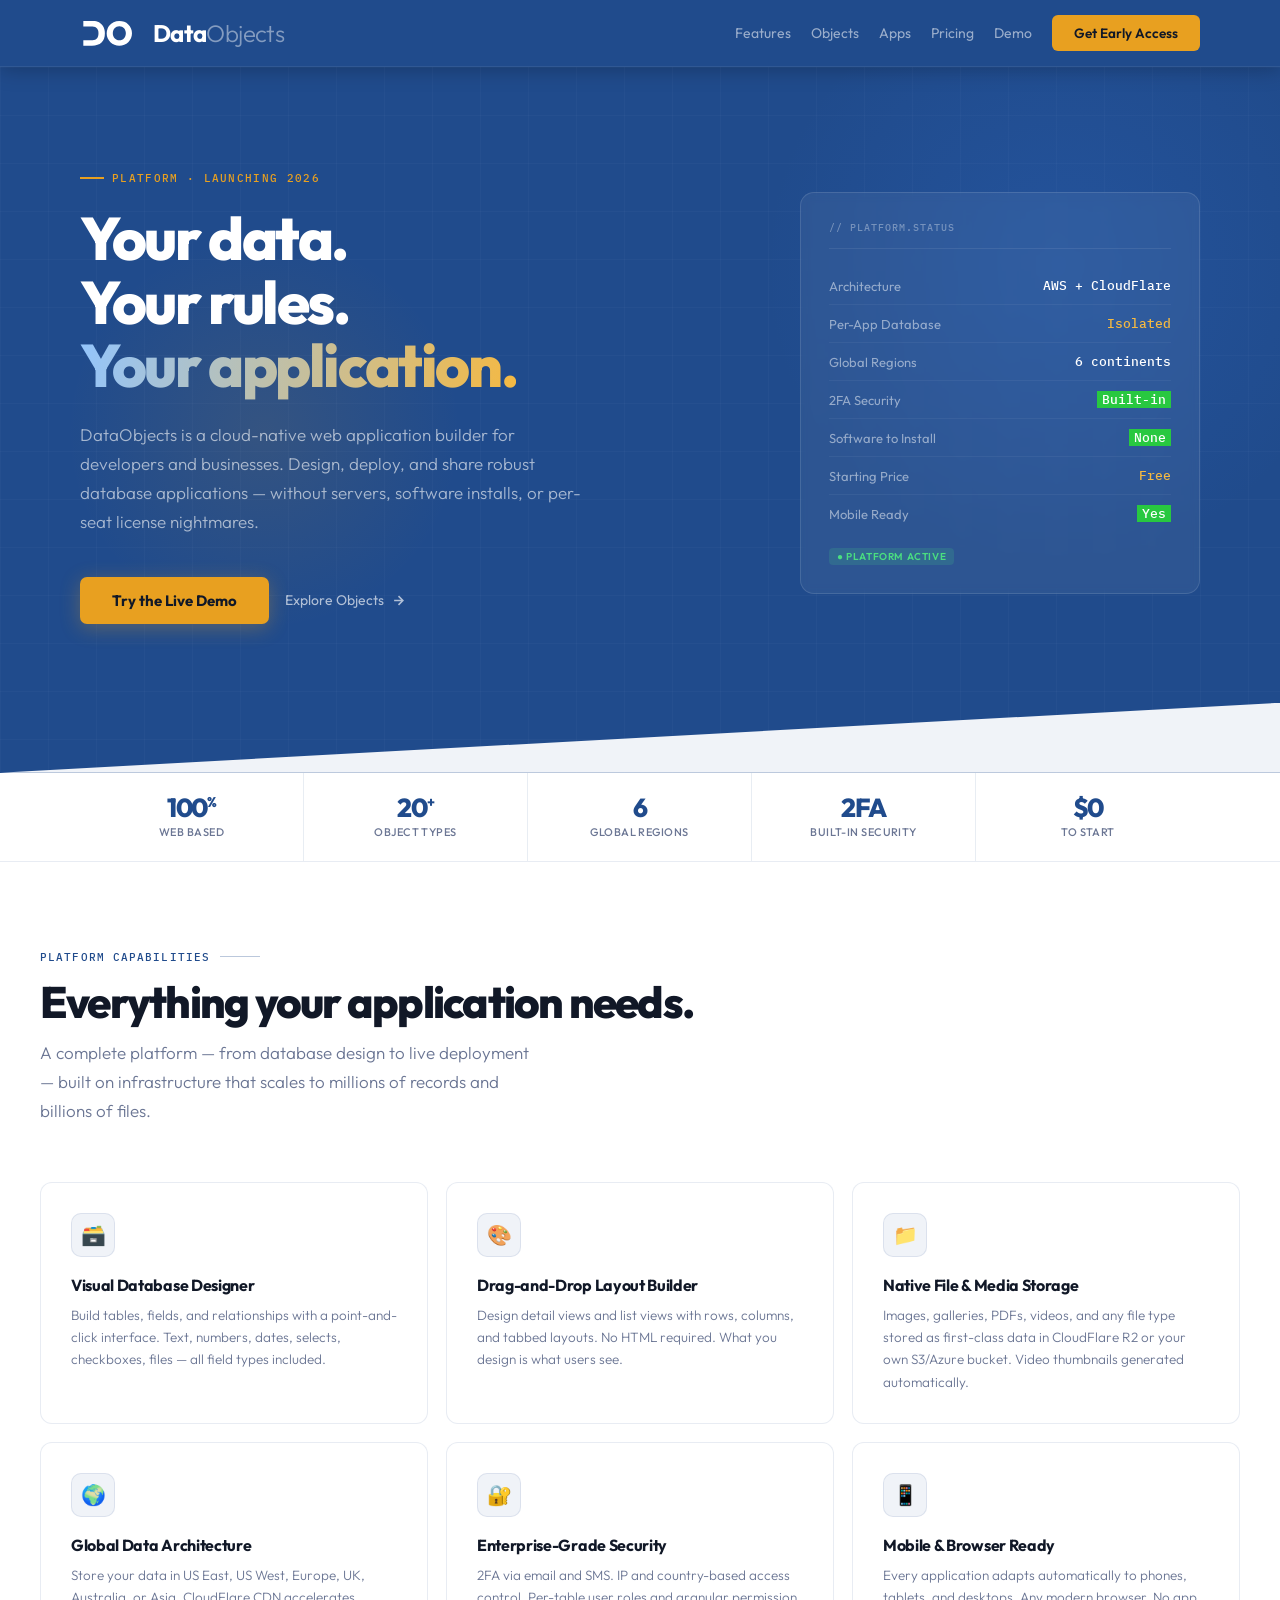
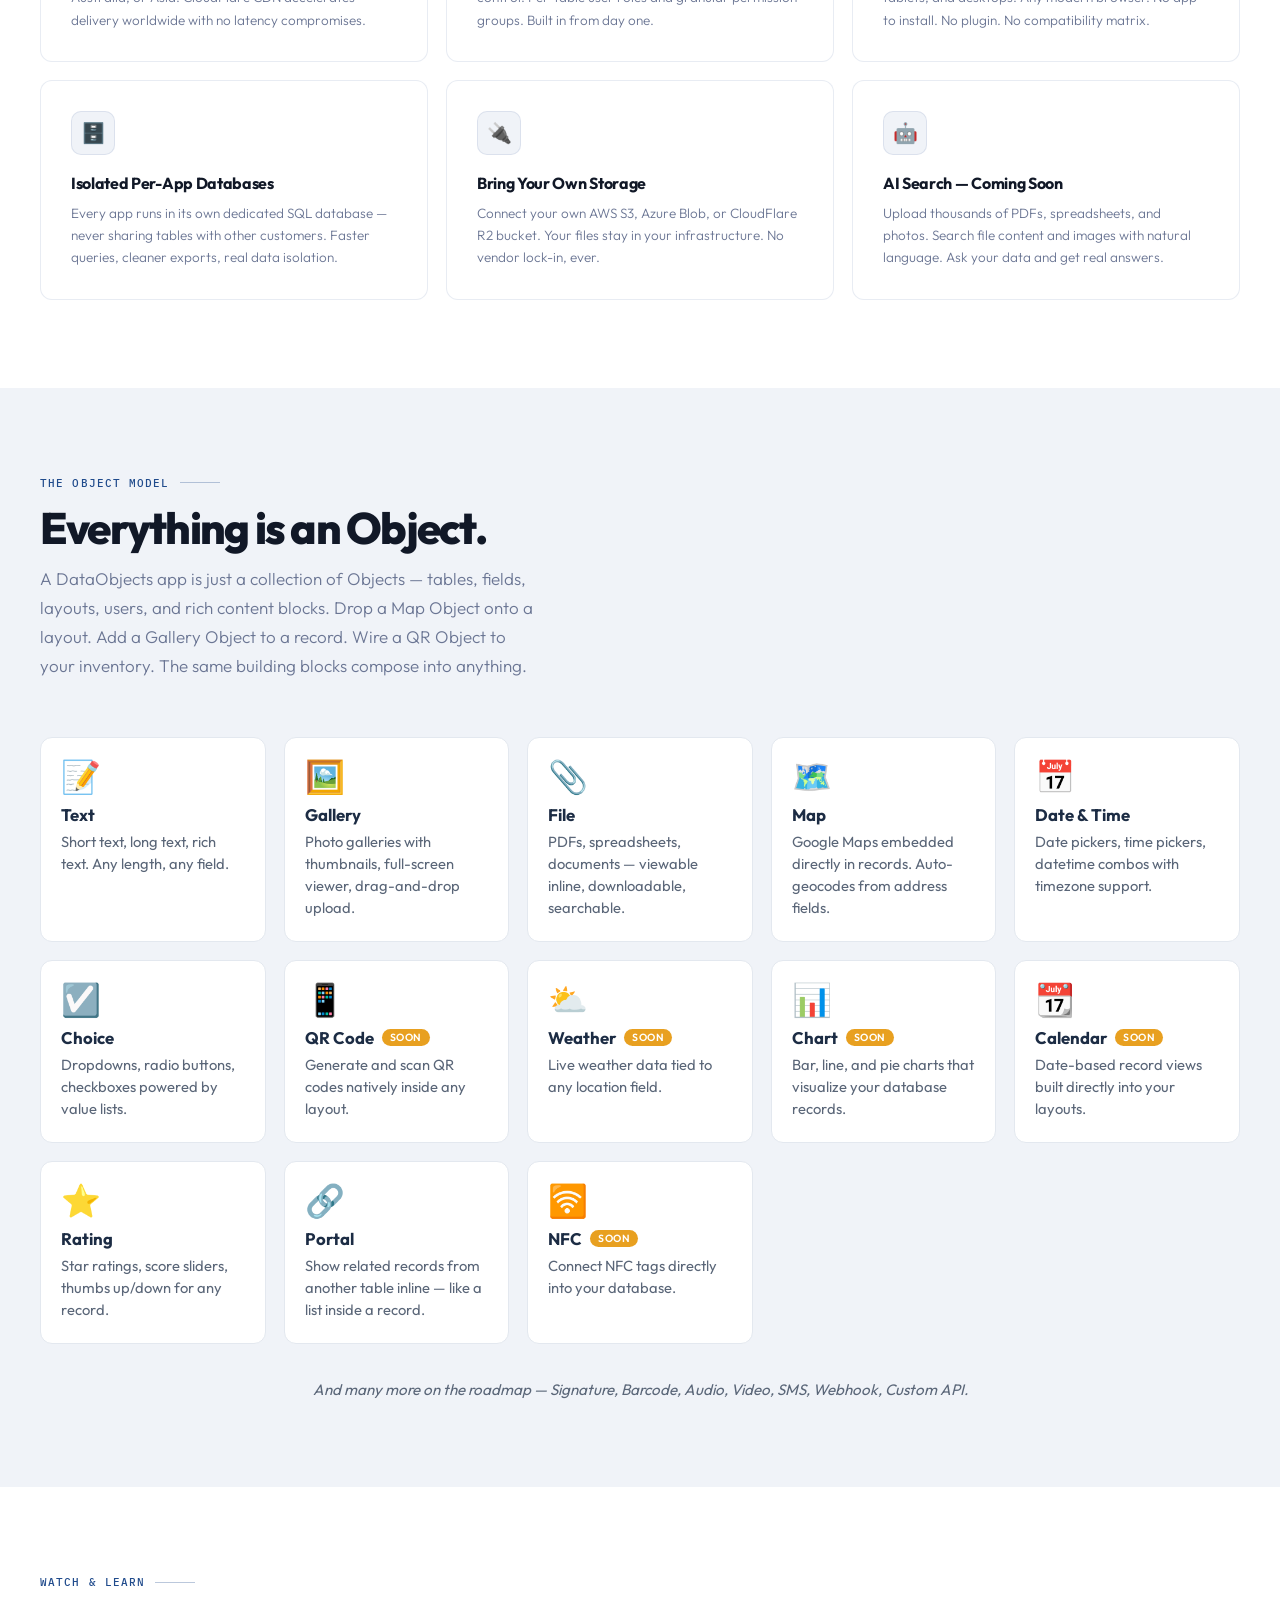
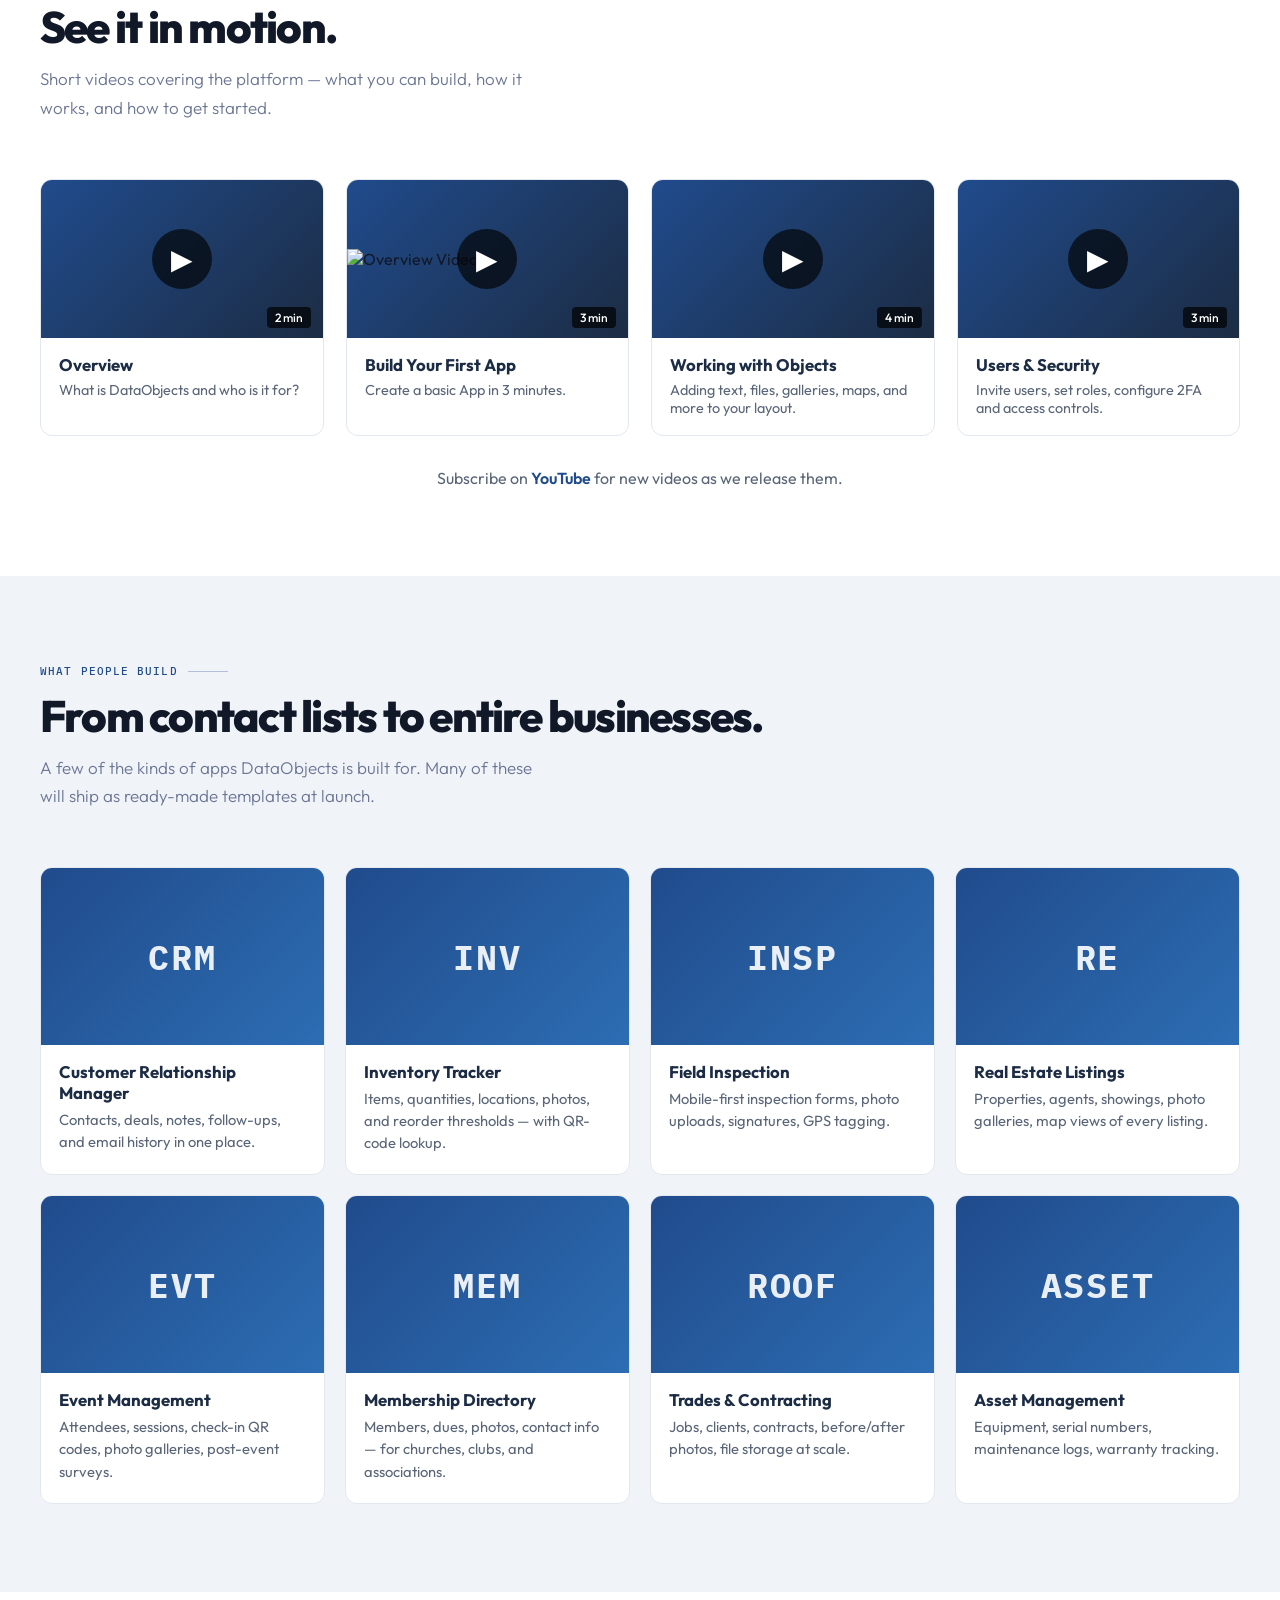
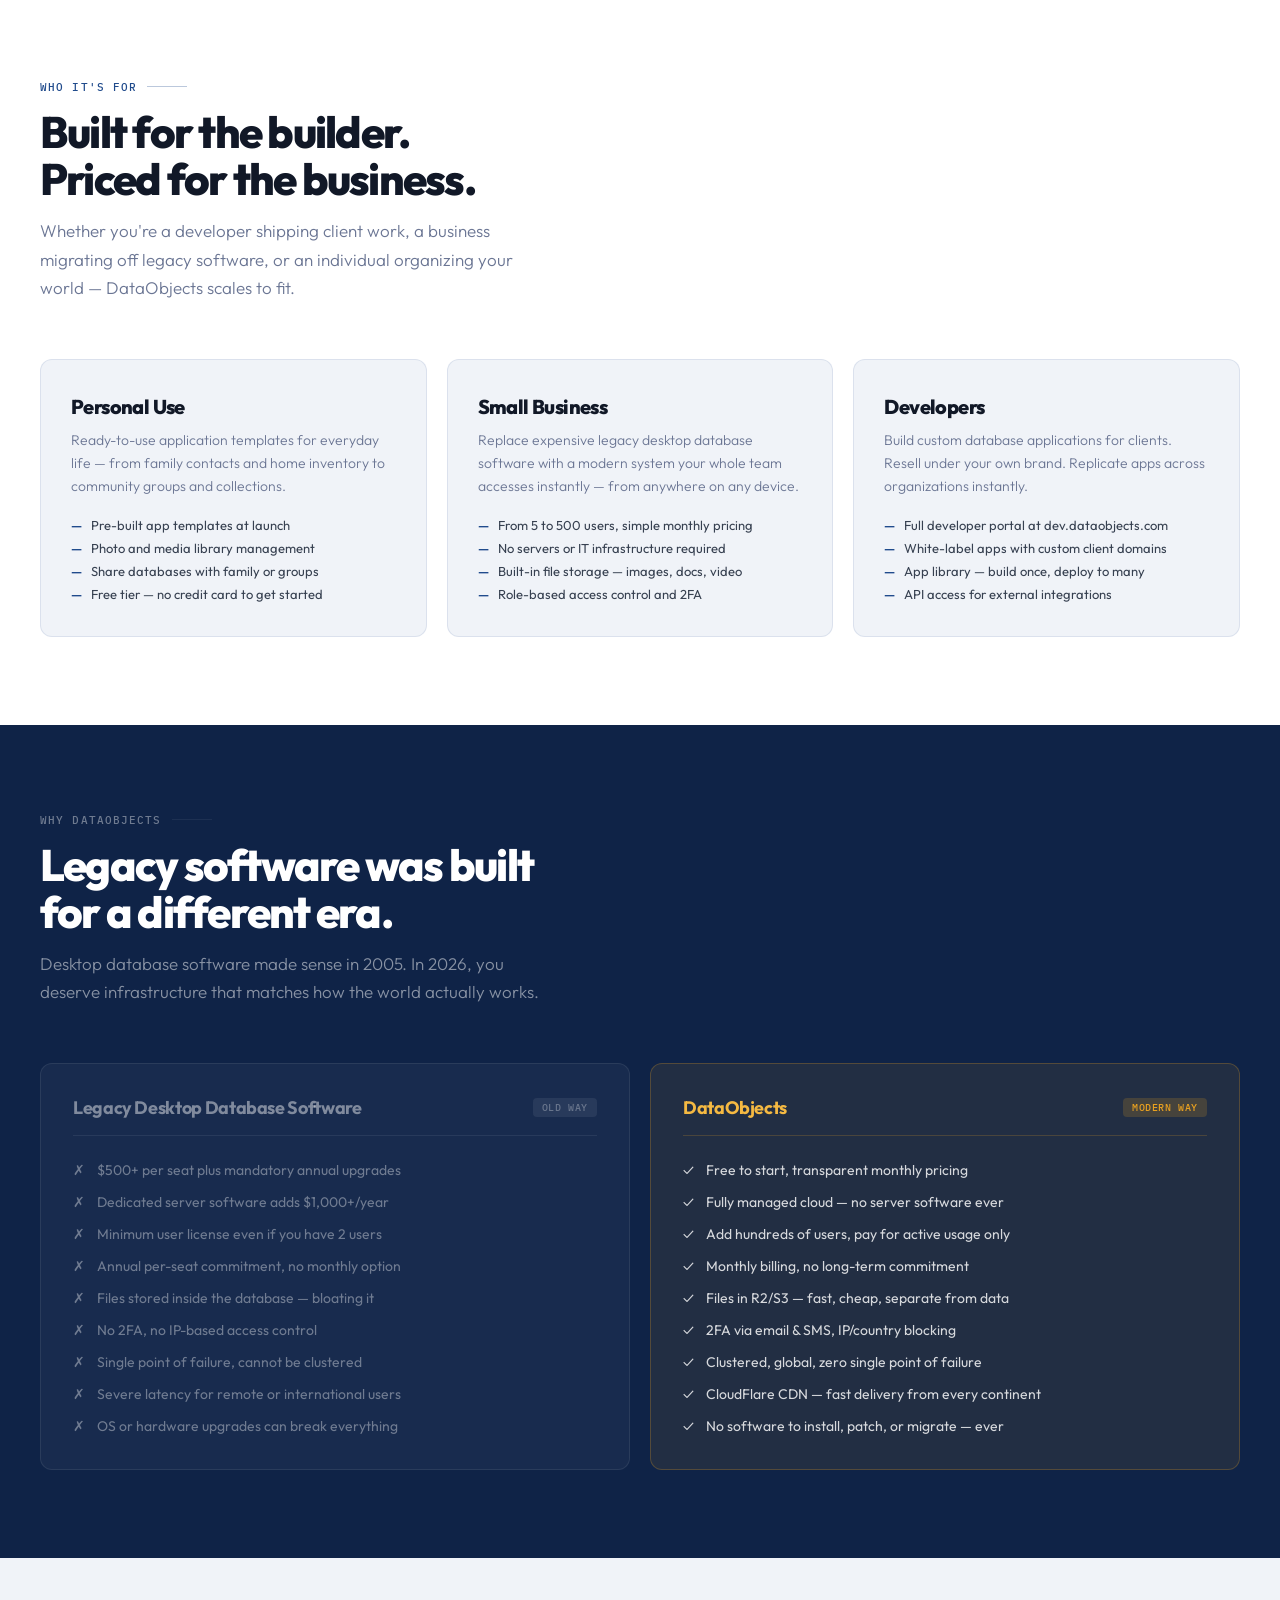
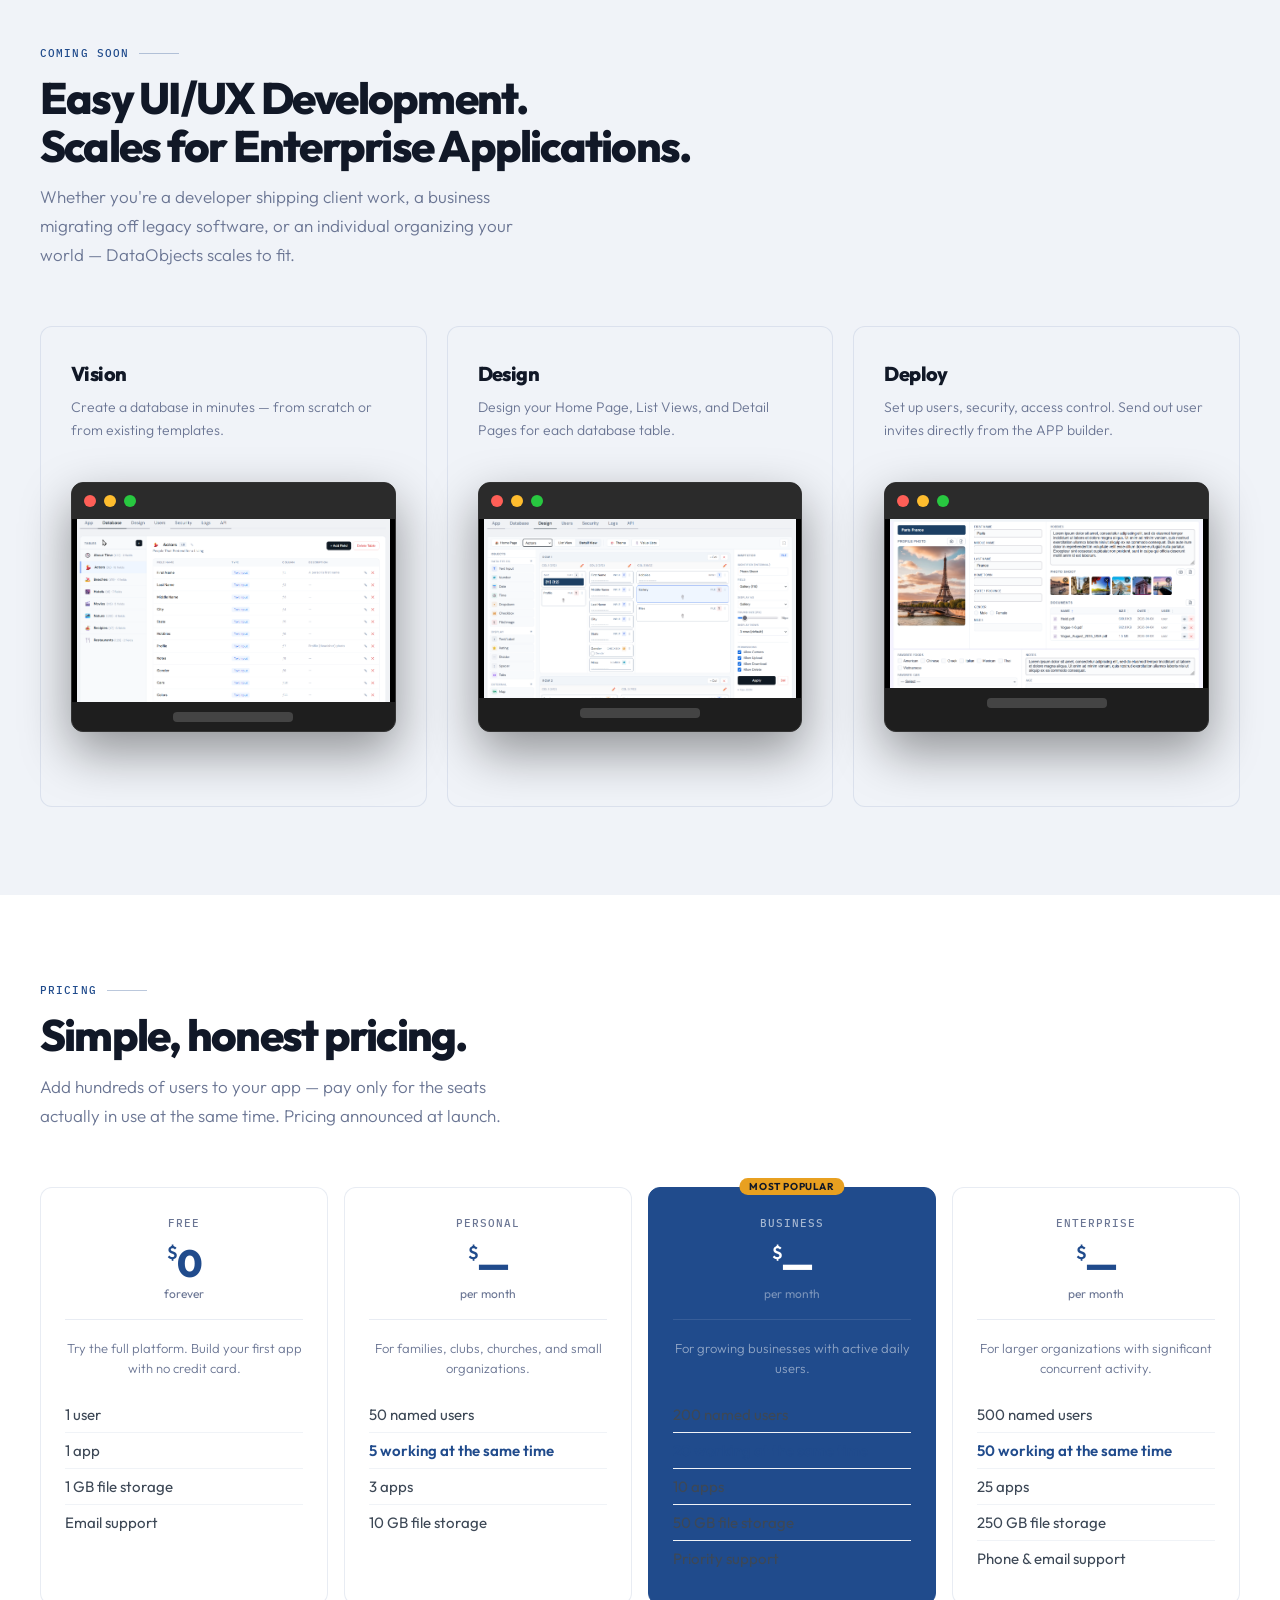
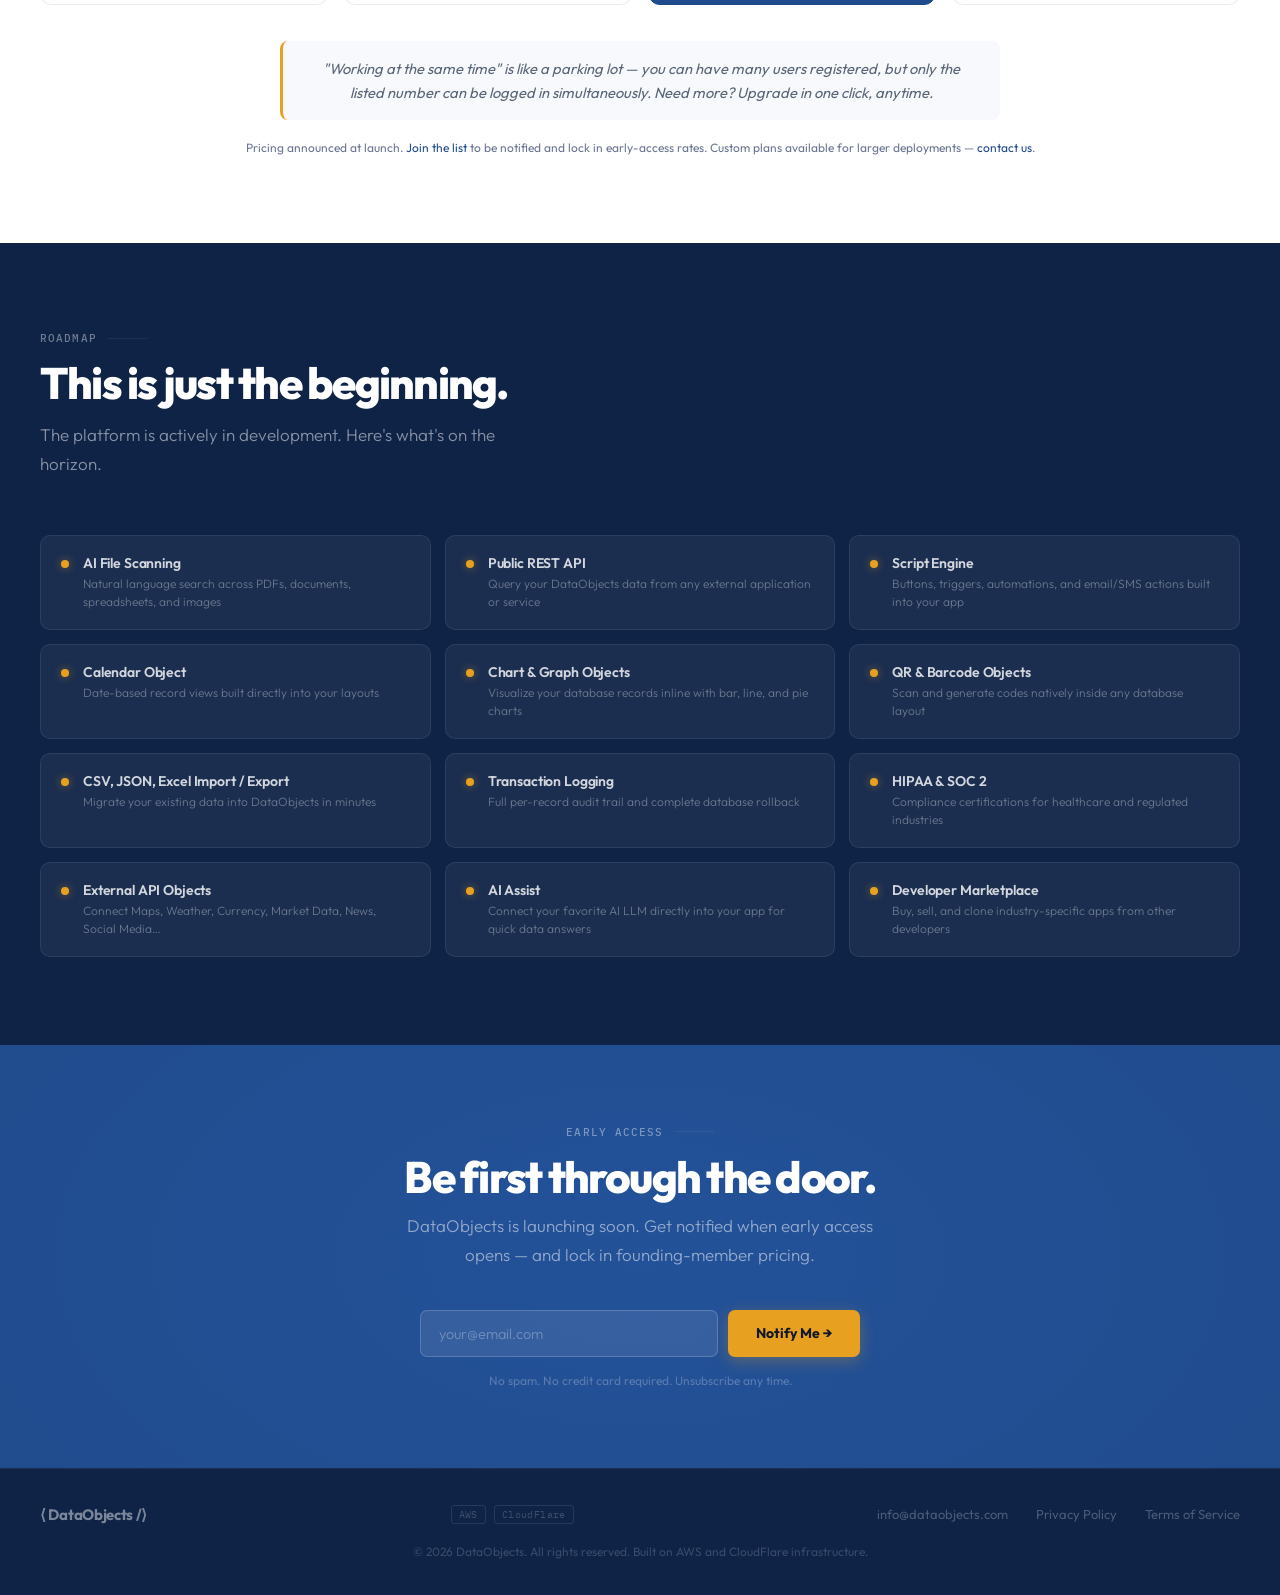
==== index.html @ f45f1a48 "youtube" ====
<!DOCTYPE html>
<html lang="en">
<head>
  <meta charset="UTF-8">
  <meta name="viewport" content="width=device-width, initial-scale=1.0">
  <title>DataObjects — Modern Web Application Builder</title>
  <meta name="description" content="Build robust, database-driven web applications without the complexity. Scalable, secure, and deployable in minutes. Built for developers and businesses.">
  <meta property="og:title" content="DataObjects — Modern Web Application Builder">
  <meta property="og:description" content="Replace legacy database software with a modern, cloud-native platform. Secure. Scalable. 100% web-based.">
  <link rel="preconnect" href="https://fonts.googleapis.com">
  <link href="https://fonts.googleapis.com/css2?family=Outfit:wght@300;400;500;600;700;800&family=IBM+Plex+Mono:wght@400;500&display=swap" rel="stylesheet">
  <link rel="stylesheet" href="/do.css?v=0626-5" type="text/css">
  <script src="/do.js?v=0526-2" defer></script>
</head>
<body>

<!-- NAV (from _partials/nav.html) -->
<div data-include="/_partials/nav.html"></div>

<!-- HERO -->
<div class="hero">
  <div class="hero-texture"></div>
  <div class="hero-glow hero-glow-1"></div>
  <div class="hero-glow hero-glow-2"></div>
  <div class="hero-inner">
    <div>
      <div class="hero-label rise d1">Platform · Launching 2026</div>
      <h1 class="rise d2">Your data.<br>Your rules.<br><span class="accent">Your application.</span></h1>
      <p class="hero-body rise d3">DataObjects is a cloud-native web application builder for developers and businesses. Design, deploy, and share robust database applications — without servers, software installs, or per-seat license nightmares.</p>
      <div class="hero-ctas rise d4">
        <a href="/demo.html" class="cta-primary">Try the Live Demo</a>
        <a href="#objects" class="cta-secondary">
          Explore Objects
          <svg width="15" height="15" viewBox="0 0 24 24" fill="none" stroke="currentColor" stroke-width="2.5"><path d="M5 12h14M12 5l7 7-7 7"/></svg>
        </a>
      </div>
    </div>
    <div class="hero-panel rise d5">
      <div class="hero-panel-title">// platform.status</div>
      <div class="panel-stat"><span class="panel-stat-label">Architecture</span><span class="panel-stat-val">AWS + CloudFlare</span></div>
      <div class="panel-stat"><span class="panel-stat-label">Per-App Database</span><span class="panel-stat-val gold">Isolated</span></div>
      <div class="panel-stat"><span class="panel-stat-label">Global Regions</span><span class="panel-stat-val">6 continents</span></div>
      <div class="panel-stat"><span class="panel-stat-label">2FA Security</span><span class="panel-stat-val green" style="color:white; padding:0px 5px;"> Built-in </span></div>
      <div class="panel-stat"><span class="panel-stat-label">Software to Install</span><span class="panel-stat-val green" style="color:white; padding:0px 5px;"> None </span></div>
      <div class="panel-stat"><span class="panel-stat-label">Starting Price</span><span class="panel-stat-val gold">Free</span></div>
      <div class="panel-stat"><span class="panel-stat-label">Mobile Ready</span><span class="panel-stat-val green" style="color:white; padding:0px 5px;"> Yes </span></div>
      <span class="panel-badge">● Platform Active</span>
    </div>
  </div>
</div>

<!-- TRUST BAR — replaced infinity icon with concrete numbers -->
<div class="trust-bar">
  <div class="trust-wrap">
    <div class="trust-item"><div class="trust-num">100<sup>%</sup></div><div class="trust-label">Web Based</div></div>
    <div class="trust-item"><div class="trust-num">20<sup>+</sup></div><div class="trust-label">Object Types</div></div>
    <div class="trust-item"><div class="trust-num">6</div><div class="trust-label">Global Regions</div></div>
    <div class="trust-item"><div class="trust-num">2FA</div><div class="trust-label">Built-in Security</div></div>
    <div class="trust-item"><div class="trust-num">$0</div><div class="trust-label">To Start</div></div>
  </div>
</div>

<!-- FEATURES -->
<section class="section section-white" id="features">
  <div class="wrap">
    <div class="section-eyebrow">Platform Capabilities</div>
    <h2>Everything your application needs.</h2>
    <p class="section-sub">A complete platform — from database design to live deployment — built on infrastructure that scales to millions of records and billions of files.</p>
    <div class="feat-grid">
      <div class="feat-card"><div class="feat-icon">🗃️</div><div class="feat-title">Visual Database Designer</div><div class="feat-desc">Build tables, fields, and relationships with a point-and-click interface. Text, numbers, dates, selects, checkboxes, files — all field types included.</div></div>
      <div class="feat-card"><div class="feat-icon">🎨</div><div class="feat-title">Drag-and-Drop Layout Builder</div><div class="feat-desc">Design detail views and list views with rows, columns, and tabbed layouts. No HTML required. What you design is what users see.</div></div>
      <div class="feat-card"><div class="feat-icon">📁</div><div class="feat-title">Native File & Media Storage</div><div class="feat-desc">Images, galleries, PDFs, videos, and any file type stored as first-class data in CloudFlare R2 or your own S3/Azure bucket. Video thumbnails generated automatically.</div></div>
      <div class="feat-card"><div class="feat-icon">🌍</div><div class="feat-title">Global Data Architecture</div><div class="feat-desc">Store your data in US East, US West, Europe, UK, Australia, or Asia. CloudFlare CDN accelerates delivery worldwide with no latency compromises.</div></div>
      <div class="feat-card"><div class="feat-icon">🔐</div><div class="feat-title">Enterprise-Grade Security</div><div class="feat-desc">2FA via email and SMS. IP and country-based access control. Per-table user roles and granular permission groups. Built in from day one.</div></div>
      <div class="feat-card"><div class="feat-icon">📱</div><div class="feat-title">Mobile & Browser Ready</div><div class="feat-desc">Every application adapts automatically to phones, tablets, and desktops. Any modern browser. No app to install. No plugin. No compatibility matrix.</div></div>
      <div class="feat-card"><div class="feat-icon">🗄️</div><div class="feat-title">Isolated Per-App Databases</div><div class="feat-desc">Every app runs in its own dedicated SQL database — never sharing tables with other customers. Faster queries, cleaner exports, real data isolation.</div></div>
      <div class="feat-card"><div class="feat-icon">🔌</div><div class="feat-title">Bring Your Own Storage</div><div class="feat-desc">Connect your own AWS S3, Azure Blob, or CloudFlare R2 bucket. Your files stay in your infrastructure. No vendor lock-in, ever.</div></div>
      <div class="feat-card"><div class="feat-icon">🤖</div><div class="feat-title">AI Search — Coming Soon</div><div class="feat-desc">Upload thousands of PDFs, spreadsheets, and photos. Search file content and images with natural language. Ask your data and get real answers.</div></div>
    </div>
  </div>
</section>

<!-- OBJECTS — the differentiator -->
<section class="section section-steel" id="objects">
  <div class="wrap">
    <div class="section-eyebrow">The Object Model</div>
    <h2>Everything is an Object.</h2>
    <p class="section-sub">A DataObjects app is just a collection of Objects — tables, fields, layouts, users, and rich content blocks. Drop a Map Object onto a layout. Add a Gallery Object to a record. Wire a QR Object to your inventory. The same building blocks compose into anything.</p>

    <div class="obj-grid">
      <div class="obj-card"><div class="obj-icon">📝</div><div class="obj-title">Text</div><div class="obj-desc">Short text, long text, rich text. Any length, any field.</div></div>
      <div class="obj-card"><div class="obj-icon">🖼️</div><div class="obj-title">Gallery</div><div class="obj-desc">Photo galleries with thumbnails, full-screen viewer, drag-and-drop upload.</div></div>
      <div class="obj-card"><div class="obj-icon">📎</div><div class="obj-title">File</div><div class="obj-desc">PDFs, spreadsheets, documents — viewable inline, downloadable, searchable.</div></div>
      <div class="obj-card"><div class="obj-icon">🗺️</div><div class="obj-title">Map</div><div class="obj-desc">Google Maps embedded directly in records. Auto-geocodes from address fields.</div></div>
      <div class="obj-card"><div class="obj-icon">📅</div><div class="obj-title">Date &amp; Time</div><div class="obj-desc">Date pickers, time pickers, datetime combos with timezone support.</div></div>
      <div class="obj-card"><div class="obj-icon">☑️</div><div class="obj-title">Choice</div><div class="obj-desc">Dropdowns, radio buttons, checkboxes powered by value lists.</div></div>
      <div class="obj-card"><div class="obj-icon">📱</div><div class="obj-title">QR Code <span class="obj-badge">Soon</span></div><div class="obj-desc">Generate and scan QR codes natively inside any layout.</div></div>
      <div class="obj-card"><div class="obj-icon">⛅</div><div class="obj-title">Weather <span class="obj-badge">Soon</span></div><div class="obj-desc">Live weather data tied to any location field.</div></div>
      <div class="obj-card"><div class="obj-icon">📊</div><div class="obj-title">Chart <span class="obj-badge">Soon</span></div><div class="obj-desc">Bar, line, and pie charts that visualize your database records.</div></div>
      <div class="obj-card"><div class="obj-icon">📆</div><div class="obj-title">Calendar <span class="obj-badge">Soon</span></div><div class="obj-desc">Date-based record views built directly into your layouts.</div></div>
      <div class="obj-card"><div class="obj-icon">⭐</div><div class="obj-title">Rating</div><div class="obj-desc">Star ratings, score sliders, thumbs up/down for any record.</div></div>
      <div class="obj-card"><div class="obj-icon">🔗</div><div class="obj-title">Portal</div><div class="obj-desc">Show related records from another table inline — like a list inside a record.</div></div>
      <div class="obj-card"><div class="obj-icon">🛜</div><div class="obj-title">NFC <span class="obj-badge">Soon</span></div><div class="obj-desc">Connect NFC tags directly into your database.</div></div>
    </div>

    <p class="obj-footer">And many more on the roadmap — Signature, Barcode, Audio, Video, SMS, Webhook, Custom API.</p>
  </div>
</section>

<!-- VIDEOS -->
<section class="section section-white" id="videos">
  <div class="wrap">
    <div class="section-eyebrow">Watch &amp; Learn</div>
    <h2>See it in motion.</h2>
    <p class="section-sub">Short videos covering the platform — what you can build, how it works, and how to get started.</p>

    <div class="vid-grid">
      <div class="vid-card">
        <div class="vid-thumb"><div class="vid-play">▶</div><div class="vid-duration">2 min</div></div>
        <div class="vid-title">Overview</div>
        <div class="vid-desc">What is DataObjects and who is it for?</div>
      </div>
      <!-- <div class="vid-card">
        <iframe width="560" height="315" src="https://www.youtube.com/embed/bbJR-IvP4Bk?si=Kk3uCVVWChF0eXl3" title="YouTube video player" frameborder="0" allow="accelerometer; autoplay; clipboard-write; encrypted-media; gyroscope; picture-in-picture; web-share" referrerpolicy="strict-origin-when-cross-origin" allowfullscreen></iframe>
        <div class="vid-thumb"><div class="vid-play">▶</div><div class="vid-duration">5 min</div></div>
        <div class="vid-title">Build Your First App</div>
        <div class="vid-desc">From empty database to working app in five minutes.</div>
      </div> -->

<div class="vid-card" data-video="bbJR-IvP4Bk">

    <div class="vid-thumb">
        <img
            src="https://img.youtube.com/vi/bbJR-IvP4Bk/maxresdefault.jpg"
            alt="Overview Video">

        <div class="vid-play">▶</div>
        <div class="vid-duration">3 min</div>
    </div>

    <div class="vid-title">Build Your First App</div>

    <div class="vid-desc">
        Create a basic App in 3 minutes.
    </div>

</div>




      <div class="vid-card">
        <div class="vid-thumb"><div class="vid-play">▶</div><div class="vid-duration">4 min</div></div>
        <div class="vid-title">Working with Objects</div>
        <div class="vid-desc">Adding text, files, galleries, maps, and more to your layout.</div>
      </div>
      <div class="vid-card">
        <div class="vid-thumb"><div class="vid-play">▶</div><div class="vid-duration">3 min</div></div>
        <div class="vid-title">Users &amp; Security</div>
        <div class="vid-desc">Invite users, set roles, configure 2FA and access controls.</div>
      </div>
    </div>

    <p class="vid-footer">Subscribe on <a href="https://youtube.com/@DataObjectsNow" target="_blank" rel="noopener">YouTube</a> for new videos as we release them.</p>
  </div>
</section>

<!-- VIDEO MODDAL -->
<div id="videoModal" class="video-modal">

    <div class="video-modal-content">

        <span id="videoClose" class="video-close">&times;</span>

        <iframe
            id="videoFrame"
            allow="autoplay; encrypted-media"
            allowfullscreen>
        </iframe>

    </div>

</div>


<!-- VIDEO JS -->
<script>
document.addEventListener('DOMContentLoaded', () => {

    const modal = document.getElementById('videoModal');
    const frame = document.getElementById('videoFrame');
    const closeBtn = document.getElementById('videoClose');

    document.querySelectorAll('.vid-card').forEach(card => {

        card.addEventListener('click', () => {

            const videoId = card.dataset.video;

            frame.src =
                `https://www.youtube.com/embed/${videoId}?autoplay=1`;

            modal.style.display = 'block';
        });

    });

    closeBtn.addEventListener('click', closeVideo);

    modal.addEventListener('click', (e) => {

        if (e.target === modal) {
            closeVideo();
        }

    });

    function closeVideo() {

        frame.src = '';
        modal.style.display = 'none';

    }

});
</script>


<!-- SAMPLE APPS -->
<section class="section section-steel" id="apps">
  <div class="wrap">
    <div class="section-eyebrow">What People Build</div>
    <h2>From contact lists to entire businesses.</h2>
    <p class="section-sub">A few of the kinds of apps DataObjects is built for. Many of these will ship as ready-made templates at launch.</p>

    <div class="app-grid">
      <div class="app-card">
        <div class="app-thumb">CRM</div>
        <div class="app-title">Customer Relationship Manager</div>
        <div class="app-desc">Contacts, deals, notes, follow-ups, and email history in one place.</div>
      </div>
      <div class="app-card">
        <div class="app-thumb">INV</div>
        <div class="app-title">Inventory Tracker</div>
        <div class="app-desc">Items, quantities, locations, photos, and reorder thresholds — with QR-code lookup.</div>
      </div>
      <div class="app-card">
        <div class="app-thumb">INSP</div>
        <div class="app-title">Field Inspection</div>
        <div class="app-desc">Mobile-first inspection forms, photo uploads, signatures, GPS tagging.</div>
      </div>
      <div class="app-card">
        <div class="app-thumb">RE</div>
        <div class="app-title">Real Estate Listings</div>
        <div class="app-desc">Properties, agents, showings, photo galleries, map views of every listing.</div>
      </div>

      <!-- <div class="app-card">
        <div class="app-thumb">MED</div>
        <div class="app-title">Patient Records</div>
        <div class="app-desc">Medical history, visit notes, attached scans, secure per-user access.</div>
      </div> -->

      <div class="app-card">
        <div class="app-thumb">EVT</div>
        <div class="app-title">Event Management</div>
        <div class="app-desc">Attendees, sessions, check-in QR codes, photo galleries, post-event surveys.</div>
      </div>
      <div class="app-card">
        <div class="app-thumb">MEM</div>
        <div class="app-title">Membership Directory</div>
        <div class="app-desc">Members, dues, photos, contact info — for churches, clubs, and associations.</div>
      </div>
      <div class="app-card">
        <div class="app-thumb">ROOF</div>
        <div class="app-title">Trades &amp; Contracting</div>
        <div class="app-desc">Jobs, clients, contracts, before/after photos, file storage at scale.</div>
      </div>
      <div class="app-card">
        <div class="app-thumb">ASSET</div>
        <div class="app-title">Asset Management</div>
        <div class="app-desc">Equipment, serial numbers, maintenance logs, warranty tracking.</div>
      </div>
    </div>
  </div>
</section>

<!-- AUDIENCE / WHO IT'S FOR -->
<section class="section section-white">
  <div class="wrap">
    <div class="section-eyebrow">Who It's For</div>
    <h2>Built for the builder.<br>Priced for the business.</h2>
    <p class="section-sub">Whether you're a developer shipping client work, a business migrating off legacy software, or an individual organizing your world — DataObjects scales to fit.</p>
    <div class="audience-grid">

      <div class="aud-card">
        <div class="aud-title">Personal Use</div>
        <div class="aud-desc">Ready-to-use application templates for everyday life — from family contacts and home inventory to community groups and collections.</div>
        <ul class="aud-list">
          <li>Pre-built app templates at launch</li>
          <li>Photo and media library management</li>
          <li>Share databases with family or groups</li>
          <li>Free tier — no credit card to get started</li>
        </ul>
      </div>

      <div class="aud-card">
        <div class="aud-title">Small Business</div>
        <div class="aud-desc">Replace expensive legacy desktop database software with a modern system your whole team accesses instantly — from anywhere on any device.</div>
        <ul class="aud-list">
          <li>From 5 to 500 users, simple monthly pricing</li>
          <li>No servers or IT infrastructure required</li>
          <li>Built-in file storage — images, docs, video</li>
          <li>Role-based access control and 2FA</li>
        </ul>
      </div>

      <div class="aud-card">
        <div class="aud-title">Developers</div>
        <div class="aud-desc">Build custom database applications for clients. Resell under your own brand. Replicate apps across organizations instantly.</div>
        <ul class="aud-list">
          <li>Full developer portal at dev.dataobjects.com</li>
          <li>White-label apps with custom client domains</li>
          <li>App library — build once, deploy to many</li>
          <li>API access for external integrations</li>
        </ul>
      </div>

    </div>
  </div>
</section>

<!-- COMPARISON: Legacy vs Modern -->
<section class="section section-navy">
  <div class="wrap">
    <div class="section-eyebrow light">Why DataObjects</div>
    <h2 class="light">Legacy software was built<br>for a different era.</h2>
    <p class="section-sub light">Desktop database software made sense in 2005. In 2026, you deserve infrastructure that matches how the world actually works.</p>
    <div class="compare-grid">
      <div class="compare-card legacy">
        <div class="compare-head">
          <span class="compare-head-title">Legacy Desktop Database Software</span>
          <span class="compare-pill">Old Way</span>
        </div>
        <div class="compare-rows">
          <div class="compare-row"><span class="cr-icon">✗</span> $500+ per seat plus mandatory annual upgrades</div>
          <div class="compare-row"><span class="cr-icon">✗</span> Dedicated server software adds $1,000+/year</div>
          <div class="compare-row"><span class="cr-icon">✗</span> Minimum user license even if you have 2 users</div>
          <div class="compare-row"><span class="cr-icon">✗</span> Annual per-seat commitment, no monthly option</div>
          <div class="compare-row"><span class="cr-icon">✗</span> Files stored inside the database — bloating it</div>
          <div class="compare-row"><span class="cr-icon">✗</span> No 2FA, no IP-based access control</div>
          <div class="compare-row"><span class="cr-icon">✗</span> Single point of failure, cannot be clustered</div>
          <div class="compare-row"><span class="cr-icon">✗</span> Severe latency for remote or international users</div>
          <div class="compare-row"><span class="cr-icon">✗</span> OS or hardware upgrades can break everything</div>
        </div>
      </div>
      <div class="compare-card modern">
        <div class="compare-head">
          <span class="compare-head-title">DataObjects</span>
          <span class="compare-pill">Modern Way</span>
        </div>
        <div class="compare-rows">
          <div class="compare-row"><span class="cr-icon">✓</span> Free to start, transparent monthly pricing</div>
          <div class="compare-row"><span class="cr-icon">✓</span> Fully managed cloud — no server software ever</div>
          <div class="compare-row"><span class="cr-icon">✓</span> Add hundreds of users, pay for active usage only</div>
          <div class="compare-row"><span class="cr-icon">✓</span> Monthly billing, no long-term commitment</div>
          <div class="compare-row"><span class="cr-icon">✓</span> Files in R2/S3 — fast, cheap, separate from data</div>
          <div class="compare-row"><span class="cr-icon">✓</span> 2FA via email &amp; SMS, IP/country blocking</div>
          <div class="compare-row"><span class="cr-icon">✓</span> Clustered, global, zero single point of failure</div>
          <div class="compare-row"><span class="cr-icon">✓</span> CloudFlare CDN — fast delivery from every continent</div>
          <div class="compare-row"><span class="cr-icon">✓</span> No software to install, patch, or migrate — ever</div>
        </div>
      </div>
    </div>
  </div>
</section>

<!-- COMING SOON (from _partials/coming-soon.html) -->
<div data-include="/_partials/coming-soon.html"></div>

<!-- PRICING — new structure with concurrent users -->
<section class="section section-white" id="pricing">
  <div class="wrap">
    <div class="section-eyebrow">Pricing</div>
    <h2>Simple, honest pricing.</h2>
    <p class="section-sub">Add hundreds of users to your app — pay only for the seats actually in use at the same time. Pricing announced at launch.</p>
    <div class="pricing-grid">

      <div class="price-card">
        <div class="price-name">Free</div>
        <div class="price-amount"><sup>$</sup>0</div>
        <div class="price-period">forever</div>
        <div class="price-divider"></div>
        <div class="price-desc">Try the full platform. Build your first app with no credit card.</div>
        <ul class="price-features">
          <li>1 user</li>
          <li>1 app</li>
          <li>1 GB file storage</li>
          <li>Email support</li>
        </ul>
      </div>

      <div class="price-card">
        <div class="price-name">Personal</div>
        <div class="price-amount"><sup>$</sup>—</div>
        <div class="price-period">per month</div>
        <div class="price-divider"></div>
        <div class="price-desc">For families, clubs, churches, and small organizations.</div>
        <ul class="price-features">
          <li>50 named users</li>
          <li><strong>5 working at the same time</strong></li>
          <li>3 apps</li>
          <li>10 GB file storage</li>
        </ul>
      </div>

      <div class="price-card featured">
        <div class="price-badge">Most Popular</div>
        <div class="price-name">Business</div>
        <div class="price-amount"><sup>$</sup>—</div>
        <div class="price-period">per month</div>
        <div class="price-divider"></div>
        <div class="price-desc">For growing businesses with active daily users.</div>
        <ul class="price-features">
          <li>200 named users</li>
          <li><strong>20 working at the same time</strong></li>
          <li>10 apps</li>
          <li>50 GB file storage</li>
          <li>Priority support</li>
        </ul>
      </div>

      <div class="price-card">
        <div class="price-name">Enterprise</div>
        <div class="price-amount"><sup>$</sup>—</div>
        <div class="price-period">per month</div>
        <div class="price-divider"></div>
        <div class="price-desc">For larger organizations with significant concurrent activity.</div>
        <ul class="price-features">
          <li>500 named users</li>
          <li><strong>50 working at the same time</strong></li>
          <li>25 apps</li>
          <li>250 GB file storage</li>
          <li>Phone &amp; email support</li>
        </ul>
      </div>

    </div>

    <p class="price-explain">"Working at the same time" is like a parking lot — you can have many users registered, but only the listed number can be logged in simultaneously. Need more? Upgrade in one click, anytime.</p>

    <p class="price-note">Pricing announced at launch. <a href="#notify">Join the list</a> to be notified and lock in early-access rates. Custom plans available for larger deployments — <a href="mailto:info@dataobjects.com">contact us</a>.</p>
  </div>
</section>

<!-- ROADMAP -->
<section class="section section-navy">
  <div class="wrap">
    <div class="section-eyebrow light">Roadmap</div>
    <h2 class="light">This is just the beginning.</h2>
    <p class="section-sub light">The platform is actively in development. Here's what's on the horizon.</p>

    <div class="roadmap-grid">
      <div class="rm-item"><div class="rm-dot soon"></div><div><div class="rm-title">AI File Scanning</div><div class="rm-sub">Natural language search across PDFs, documents, spreadsheets, and images</div></div></div>
      <div class="rm-item"><div class="rm-dot soon"></div><div><div class="rm-title">Public REST API</div><div class="rm-sub">Query your DataObjects data from any external application or service</div></div></div>
      <div class="rm-item"><div class="rm-dot soon"></div><div><div class="rm-title">Script Engine</div><div class="rm-sub">Buttons, triggers, automations, and email/SMS actions built into your app</div></div></div>
      <div class="rm-item"><div class="rm-dot soon"></div><div><div class="rm-title">Calendar Object</div><div class="rm-sub">Date-based record views built directly into your layouts</div></div></div>
      <div class="rm-item"><div class="rm-dot soon"></div><div><div class="rm-title">Chart &amp; Graph Objects</div><div class="rm-sub">Visualize your database records inline with bar, line, and pie charts</div></div></div>
      <div class="rm-item"><div class="rm-dot soon"></div><div><div class="rm-title">QR &amp; Barcode Objects</div><div class="rm-sub">Scan and generate codes natively inside any database layout</div></div></div>
      <div class="rm-item"><div class="rm-dot soon"></div><div><div class="rm-title">CSV, JSON, Excel Import / Export</div><div class="rm-sub">Migrate your existing data into DataObjects in minutes</div></div></div>
      <div class="rm-item"><div class="rm-dot soon"></div><div><div class="rm-title">Transaction Logging</div><div class="rm-sub">Full per-record audit trail and complete database rollback</div></div></div>
      <div class="rm-item"><div class="rm-dot soon"></div><div><div class="rm-title">HIPAA &amp; SOC 2</div><div class="rm-sub">Compliance certifications for healthcare and regulated industries</div></div></div>
      <div class="rm-item"><div class="rm-dot soon"></div><div><div class="rm-title">External API Objects</div><div class="rm-sub">Connect Maps, Weather, Currency, Market Data, News, Social Media…</div></div></div>
      <div class="rm-item"><div class="rm-dot soon"></div><div><div class="rm-title">AI Assist</div><div class="rm-sub">Connect your favorite AI LLM directly into your app for quick data answers</div></div></div>
      <div class="rm-item"><div class="rm-dot soon"></div><div><div class="rm-title">Developer Marketplace</div><div class="rm-sub">Buy, sell, and clone industry-specific apps from other developers</div></div></div>
    </div>
  </div>
</section>

<!-- EARLY ACCESS (from _partials/notify.html) -->
<div data-include="/_partials/notify.html"></div>

<!-- FOOTER (from _partials/footer.html) -->
<div data-include="/_partials/footer.html"></div>

</body>
</html>
---- do.css ----
*, *::before, *::after { margin: 0; padding: 0; box-sizing: border-box; }

    :root {
      --navy:      #204B8C;
      --navy-dk:   #163566;
      --navy-xl:   #0f2347;
      --navy-lt:   #2a5fa8;
      --steel:     #f0f3f8;
      --steel-dk:  #e4e9f2;
      --white:     #ffffff;
      --ink:       #111827;
      --ink-2:     #374151;
      --muted:     #6b7694;
      --rule:      rgba(32,75,140,0.10);
      --gold:      #e8a020;
      --gold-lt:   #f5b942;
      --green:     #16a34a;
    }

    html { scroll-behavior: smooth; }

    body {
      font-family: 'Outfit', sans-serif;
      background: var(--steel);
      color: var(--ink);
      -webkit-font-smoothing: antialiased;
      overflow-x: hidden;
    }

    /* ── NAVBAR ── */
    .navbar {
      background: var(--navy);
      position: sticky; top: 0; z-index: 200;
      border-bottom: 1px solid rgba(255,255,255,0.07);
      box-shadow: 0 2px 20px rgba(0,0,0,0.25);
    }
    .nav-wrap {
      max-width: 1200px; margin: 0 auto;
      padding: 0 40px;
      display: flex; align-items: center;
      justify-content: space-between;
      height: 66px;
    }
    .nav-logo { display: flex; align-items: center; gap: 12px; text-decoration: none; }
    .nav-logo-mark {
      width: 36px; height: 36px;
      background: rgba(255,255,255,0.1);
      border: 1px solid rgba(255,255,255,0.18);
      border-radius: 8px;
      display: flex; align-items: center; justify-content: center;
      font-family: 'IBM Plex Mono', monospace;
      font-size: 12px; font-weight: 500; color: #fff;
    }
    .nav-logo-text { font-size: 24px; font-weight: 700; color: #fff; letter-spacing: -0.025em; }
    .nav-logo-text span { color: rgba(255,255,255,0.45); font-weight: 300; }
    .nav-right { display: flex; align-items: center; gap: 20px; }
    .nav-link { color: rgba(255,255,255,0.55); font-size: 14px; text-decoration: none; transition: color 0.18s; }
    .nav-link:hover { color: #fff; }
    .nav-btn {
      background: var(--gold); color: var(--ink); font-weight: 600;
      font-size: 13.5px; font-family: 'Outfit', sans-serif;
      padding: 9px 22px; border-radius: 6px; border: none; cursor: pointer;
      text-decoration: none; transition: background 0.18s, transform 0.15s; display: inline-block;
    }
    .nav-btn:hover { background: var(--gold-lt); transform: translateY(-1px); }

    /* ── HERO ── */
    .hero { background: var(--navy); position: relative; overflow: hidden; }
    .hero::after {
      content: ''; display: block; height: 70px;
      background: var(--steel); clip-path: polygon(0 100%, 100% 0, 100% 100%);
      margin-top: -1px;
    }
    .hero-texture {
      position: absolute; inset: 0;
      background-image:
        linear-gradient(rgba(255,255,255,0.025) 1px, transparent 1px),
        linear-gradient(90deg, rgba(255,255,255,0.025) 1px, transparent 1px);
      background-size: 48px 48px; pointer-events: none;
    }
    .hero-glow { position: absolute; pointer-events: none; }
    .hero-glow-1 {
      width: 600px; height: 600px;
      background: radial-gradient(circle, rgba(59,130,246,0.15) 0%, transparent 70%);
      right: -80px; top: -100px;
    }
    .hero-glow-2 {
      width: 400px; height: 400px;
      background: radial-gradient(circle, rgba(232,160,32,0.1) 0%, transparent 70%);
      left: 5%; bottom: 20%;
    }
    .hero-inner {
      max-width: 1200px; margin: 0 auto;
      padding: 96px 40px 80px;
      position: relative; z-index: 1;
      display: grid; grid-template-columns: 1fr 400px; gap: 60px; align-items: center;
    }
    .hero-label {
      display: inline-flex; align-items: center; gap: 8px;
      font-family: 'IBM Plex Mono', monospace; font-size: 11px; font-weight: 500;
      color: var(--gold); letter-spacing: 0.12em; text-transform: uppercase; margin-bottom: 22px;
    }
    .hero-label::before { content: ''; width: 24px; height: 2px; background: var(--gold); display: inline-block; }
    .hero h1 {
      font-size: clamp(36px, 5vw, 60px); font-weight: 800; color: #fff;
      line-height: 1.06; letter-spacing: -0.04em; margin-bottom: 22px;
    }
    .hero h1 .accent {
      color: transparent;
      background: linear-gradient(100deg, #93c5fd, var(--gold-lt));
      -webkit-background-clip: text; background-clip: text;
    }
    .hero-body { font-size: 17px; font-weight: 300; color: rgba(255,255,255,0.6); line-height: 1.72; max-width: 520px; margin-bottom: 40px; }
    .hero-ctas { display: flex; align-items: center; gap: 16px; }
    .cta-primary {
      background: var(--gold); color: var(--ink);
      font-family: 'Outfit', sans-serif; font-size: 15px; font-weight: 700;
      padding: 14px 32px; border-radius: 7px; border: none; cursor: pointer;
      text-decoration: none; display: inline-block; transition: all 0.2s;
      box-shadow: 0 4px 20px rgba(232,160,32,0.3);
    }
    .cta-primary:hover { background: var(--gold-lt); transform: translateY(-2px); box-shadow: 0 8px 28px rgba(232,160,32,0.4); }
    .cta-secondary {
      color: rgba(255,255,255,0.65); font-size: 14px; text-decoration: none;
      display: flex; align-items: center; gap: 7px; transition: color 0.18s;
    }
    .cta-secondary:hover { color: #fff; }
    .cta-secondary:hover svg { transform: translateX(4px); }
    .cta-secondary svg { transition: transform 0.2s; }

    /* Hero panel */
    .hero-panel {
      background: rgba(255,255,255,0.06); border: 1px solid rgba(255,255,255,0.12);
      border-radius: 14px; padding: 28px; backdrop-filter: blur(4px);
    }
    .hero-panel-title {
      font-family: 'IBM Plex Mono', monospace; font-size: 10px; font-weight: 500;
      color: rgba(255,255,255,0.35); letter-spacing: 0.1em; text-transform: uppercase;
      margin-bottom: 18px; padding-bottom: 14px; border-bottom: 1px solid rgba(255,255,255,0.08);
    }
    .panel-stat {
      display: flex; align-items: center; justify-content: space-between;
      padding: 10px 0; border-bottom: 1px solid rgba(255,255,255,0.05);
    }
    .panel-stat:last-of-type { border-bottom: none; }
    .panel-stat-label { font-size: 13px; color: rgba(255,255,255,0.5); }
    .panel-stat-val { font-family: 'IBM Plex Mono', monospace; font-size: 13px; font-weight: 500; color: #fff; }
    .panel-stat-val.green { color: #4ade80; }
    .panel-stat-val.gold  { color: var(--gold-lt); }
    .panel-badge {
      display: inline-block; background: rgba(74,222,128,0.15); color: #4ade80;
      font-size: 10px; font-weight: 600; padding: 2px 8px; border-radius: 4px;
      letter-spacing: 0.06em; text-transform: uppercase; margin-top: 16px;
    }

    /* ── TRUST BAR ── */
    .trust-bar { background: var(--white); border-bottom: 1px solid var(--rule); }
    .trust-wrap {
      max-width: 1200px; margin: 0 auto; padding: 0 40px;
      display: grid; grid-template-columns: repeat(5, 1fr);
    }
    .trust-item { padding: 22px 16px; text-align: center; border-right: 1px solid var(--rule); }
    .trust-item:last-child { border-right: none; }
    .trust-num { font-size: 26px; font-weight: 800; color: var(--navy); letter-spacing: -0.04em; line-height: 1; }
    .trust-num sup { font-size: 14px; vertical-align: top; margin-top: 4px; }
    .trust-label { font-size: 11px; color: var(--muted); margin-top: 4px; letter-spacing: 0.04em; text-transform: uppercase; font-weight: 500; }

    /* ── SECTIONS ── */
    .section { padding: 88px 40px; }
    .section-white { background: var(--white); }
    .section-steel { background: var(--steel); }
    .section-navy  { background: var(--navy-xl); }
    .wrap { max-width: 1200px; margin: 0 auto; }
    .section-eyebrow {
      font-family: 'IBM Plex Mono', monospace; font-size: 11px; font-weight: 500;
      color: var(--navy); letter-spacing: 0.1em; text-transform: uppercase;
      display: flex; align-items: center; gap: 10px; margin-bottom: 14px;
    }
    .section-eyebrow::after { content: ''; flex: 1; max-width: 40px; height: 1px; background: var(--navy); opacity: 0.3; }
    .section-eyebrow.light { color: rgba(255,255,255,0.4); }
    .section-eyebrow.light::after { background: rgba(255,255,255,0.2); }
    h2 { font-size: clamp(28px, 3.5vw, 44px); font-weight: 800; letter-spacing: -0.04em; line-height: 1.08; margin-bottom: 14px; }
    h2.light { color: #fff; }
    .section-sub { font-size: 17px; font-weight: 300; color: var(--muted); line-height: 1.7; max-width: 500px; margin-bottom: 56px; }
    .section-sub.light { color: rgba(255,255,255,0.5); }

    /* ── FEATURES ── */
    .feat-grid { display: grid; grid-template-columns: repeat(3, 1fr); gap: 18px; }
    .feat-card {
      background: var(--white); border: 1px solid var(--rule); border-radius: 12px; padding: 30px;
      position: relative; overflow: hidden; transition: box-shadow 0.22s, transform 0.22s;
    }
    .feat-card::after {
      content: ''; position: absolute; left: 0; top: 0; bottom: 0; width: 3px;
      background: linear-gradient(180deg, var(--navy), var(--navy-lt)); opacity: 0; transition: opacity 0.22s;
    }
    .feat-card:hover { transform: translateY(-3px); box-shadow: 0 12px 40px rgba(32,75,140,0.10); }
    .feat-card:hover::after { opacity: 1; }
    .feat-icon { width: 44px; height: 44px; background: var(--steel); border-radius: 10px; display: flex; align-items: center; justify-content: center; font-size: 20px; margin-bottom: 18px; border: 1px solid var(--rule); }
    .feat-title { font-size: 16px; font-weight: 700; color: var(--ink); letter-spacing: -0.02em; margin-bottom: 9px; }
    .feat-desc { font-size: 13.5px; color: var(--muted); line-height: 1.65; font-weight: 300; }

    /* ── AUDIENCE ── */
    .audience-grid { display: grid; grid-template-columns: repeat(3, 1fr); gap: 20px; }
    .aud-card {
      border: 1.5px solid var(--rule); border-radius: 12px; padding: 34px 30px;
      background: var(--steel); transition: all 0.22s;
    }
    .aud-card:hover { background: var(--white); border-color: var(--navy); box-shadow: 0 8px 32px rgba(32,75,140,0.10); }
    .aud-num { font-family: 'IBM Plex Mono', monospace; font-size: 11px; color: var(--navy); font-weight: 500; letter-spacing: 0.1em; margin-bottom: 14px; opacity: 0.5; }
    .aud-title { font-size: 20px; font-weight: 800; color: var(--ink); letter-spacing: -0.03em; margin-bottom: 10px; }
    .aud-desc { font-size: 14px; color: var(--muted); line-height: 1.65; font-weight: 300; margin-bottom: 18px; }
    .aud-list { list-style: none; display: flex; flex-direction: column; gap: 7px; }
    .aud-list li { font-size: 13px; color: var(--ink-2); display: flex; align-items: flex-start; gap: 9px; }
    .aud-list li::before { content: '—'; color: var(--navy); font-weight: 600; flex-shrink: 0; }

    /* ── COMPARISON ── */
    .compare-grid { display: grid; grid-template-columns: 1fr 1fr; gap: 20px; }
    .compare-card { border-radius: 12px; padding: 32px; }
    .compare-card.legacy { background: rgba(255,255,255,0.04); border: 1px solid rgba(255,255,255,0.08); }
    .compare-card.modern { background: rgba(232,160,32,0.09); border: 1px solid rgba(232,160,32,0.25); }
    .compare-head { display: flex; align-items: center; justify-content: space-between; margin-bottom: 24px; padding-bottom: 16px; border-bottom: 1px solid rgba(255,255,255,0.07); }
    .compare-card.modern .compare-head { border-bottom-color: rgba(232,160,32,0.2); }
    .compare-head-title { font-size: 18px; font-weight: 700; letter-spacing: -0.02em; }
    .compare-card.legacy .compare-head-title { color: rgba(255,255,255,0.45); }
    .compare-card.modern .compare-head-title { color: var(--gold-lt); }
    .compare-pill { font-family: 'IBM Plex Mono', monospace; font-size: 10px; font-weight: 500; padding: 3px 9px; border-radius: 4px; letter-spacing: 0.06em; text-transform: uppercase; }
    .compare-card.legacy .compare-pill { background: rgba(255,255,255,0.07); color: rgba(255,255,255,0.3); }
    .compare-card.modern .compare-pill { background: rgba(232,160,32,0.18); color: var(--gold); }
    .compare-rows { display: flex; flex-direction: column; gap: 11px; }
    .compare-row { display: flex; align-items: flex-start; gap: 12px; font-size: 14px; line-height: 1.5; }
    .compare-card.legacy .compare-row { color: rgba(255,255,255,0.38); }
    .compare-card.modern .compare-row { color: rgba(255,255,255,0.82); }
    .cr-icon { flex-shrink: 0; font-size: 14px; }

    /* ── PRICING ── */
    .pricing-grid { display: grid; grid-template-columns: repeat(4, 1fr); gap: 16px; }
    .price-card { background: var(--white); border: 1.5px solid var(--rule); border-radius: 12px; padding: 28px 24px; text-align: center; transition: all 0.22s; position: relative; }
    .price-card:hover { border-color: var(--navy); box-shadow: 0 8px 30px rgba(32,75,140,0.10); transform: translateY(-2px); }
    .price-card.featured { border-color: var(--navy); background: var(--navy); }
    .price-card.featured .price-name { color: rgba(255,255,255,0.6); }
    .price-card.featured .price-amount { color: #fff; }
    .price-card.featured .price-period { color: rgba(255,255,255,0.4); }
    .price-card.featured .price-desc { color: rgba(255,255,255,0.5); }
    .price-card.featured .price-divider { background: rgba(255,255,255,0.1); }
    .price-badge { position: absolute; top: -10px; left: 50%; transform: translateX(-50%); background: var(--gold); color: var(--ink); font-size: 10px; font-weight: 700; padding: 2px 10px; border-radius: 20px; letter-spacing: 0.06em; text-transform: uppercase; white-space: nowrap; }
    .price-name { font-family: 'IBM Plex Mono', monospace; font-size: 11px; color: var(--muted); letter-spacing: 0.1em; text-transform: uppercase; margin-bottom: 14px; font-weight: 500; }
    .price-amount { font-size: 38px; font-weight: 800; color: var(--navy); letter-spacing: -0.05em; line-height: 1; }
    .price-amount sup { font-size: 18px; vertical-align: top; margin-top: 6px; font-weight: 600; }
    .price-period { font-size: 12px; color: var(--muted); margin-top: 4px; }
    .price-divider { height: 1px; background: var(--rule); margin: 18px 0; }
    .price-desc { font-size: 13px; color: var(--muted); line-height: 1.6; font-weight: 300; }
    .price-note { margin-top: 20px; font-size: 12px; color: var(--muted); text-align: center; }
    .price-note a { color: var(--navy); text-decoration: none; }

    /* ── ROADMAP ── */
    .roadmap-grid { display: grid; grid-template-columns: repeat(3, 1fr); gap: 14px; }
    .rm-item { background: rgba(255,255,255,0.05); border: 1px solid rgba(255,255,255,0.08); border-radius: 10px; padding: 18px 20px; display: flex; align-items: flex-start; gap: 14px; }
    .rm-dot { width: 8px; height: 8px; border-radius: 50%; flex-shrink: 0; margin-top: 6px; }
    .rm-dot.soon   { background: var(--gold); box-shadow: 0 0 8px rgba(232,160,32,0.5); }
    .rm-dot.future { background: rgba(255,255,255,0.2); }
    .rm-title { font-size: 14px; font-weight: 600; color: rgba(255,255,255,0.8); letter-spacing: -0.01em; margin-bottom: 3px; }
    .rm-sub { font-size: 12px; color: rgba(255,255,255,0.35); font-weight: 300; line-height: 1.5; }

    /* ── NOTIFY ── */
    .notify-section { background: var(--navy); padding: 80px 40px; text-align: center; position: relative; overflow: hidden; }
    .notify-section::before { content: ''; position: absolute; inset: 0; background: radial-gradient(ellipse 900px 500px at 50% 50%, rgba(59,130,246,0.12), transparent); pointer-events: none; }
    .notify-section h2 { color: #fff; margin-bottom: 12px; }
    .notify-section .section-sub { margin: 0 auto 40px; color: rgba(255,255,255,0.5); }
    .notify-form { display: flex; gap: 10px; max-width: 440px; margin: 0 auto; justify-content: center; flex-wrap: wrap; }
    .notify-form input { flex: 1; min-width: 220px; padding: 13px 18px; background: rgba(255,255,255,0.09); border: 1.5px solid rgba(255,255,255,0.18); border-radius: 7px; color: #fff; font-size: 14.5px; font-family: 'Outfit', sans-serif; font-weight: 300; outline: none; transition: border-color 0.18s; }
    .notify-form input::placeholder { color: rgba(255,255,255,0.3); }
    .notify-form input:focus { border-color: rgba(255,255,255,0.4); }
    .notify-form button { background: var(--gold); color: var(--ink); font-family: 'Outfit', sans-serif; font-size: 14px; font-weight: 700; padding: 13px 28px; border-radius: 7px; border: none; cursor: pointer; transition: all 0.18s; white-space: nowrap; box-shadow: 0 4px 16px rgba(232,160,32,0.3); }
    .notify-form button:hover { background: var(--gold-lt); transform: translateY(-1px); }
    .notify-sub { font-size: 12px; color: rgba(255,255,255,0.25); margin-top: 16px; }
    #success-msg { display: none; color: #4ade80; font-size: 16px; font-weight: 500; margin-top: 20px; }

    /* ── FOOTER ── */
    footer { background: var(--navy-xl); padding: 36px 40px; border-top: 1px solid rgba(255,255,255,0.06); }
    .footer-inner { max-width: 1200px; margin: 0 auto; display: flex; align-items: center; justify-content: space-between; flex-wrap: wrap; gap: 16px; }
    .footer-brand { font-size: 15px; font-weight: 700; color: rgba(255,255,255,0.45); letter-spacing: -0.02em; }
    .footer-stack { display: flex; align-items: center; gap: 8px; }
    .stack-badge { font-family: 'IBM Plex Mono', monospace; font-size: 10px; color: rgba(255,255,255,0.2); border: 1px solid rgba(255,255,255,0.1); padding: 2px 7px; border-radius: 3px; letter-spacing: 0.04em; }
    .footer-links { display: flex; gap: 28px; }
    .footer-links a { font-size: 13px; color: rgba(255,255,255,0.25); text-decoration: none; transition: color 0.18s; }
    .footer-links a:hover { color: rgba(255,255,255,0.6); }
    .footer-copy { font-size: 12px; color: rgba(255,255,255,0.18); width: 100%; text-align: center; margin-top: 4px; }

    /* ── ANIMATIONS ── */
    @keyframes riseIn { from { opacity: 0; transform: translateY(28px); } to { opacity: 1; transform: translateY(0); } }
    .rise { opacity: 0; animation: riseIn 0.65s cubic-bezier(.22,.68,0,1.2) forwards; }
    .rise.d1 { animation-delay: 0.08s; } .rise.d2 { animation-delay: 0.18s; }
    .rise.d3 { animation-delay: 0.30s; } .rise.d4 { animation-delay: 0.44s; }
    .rise.d5 { animation-delay: 0.56s; }

    /* ── RESPONSIVE ── */
    @media (max-width: 900px) {
      .hero-inner { grid-template-columns: 1fr; }
      .hero-panel { display: none; }
      .feat-grid, .audience-grid, .compare-grid { grid-template-columns: 1fr 1fr; }
      .pricing-grid, .roadmap-grid { grid-template-columns: 1fr 1fr; }
      .trust-wrap { grid-template-columns: repeat(3,1fr); }
    }
    @media (max-width: 600px) {
      .section { padding: 60px 24px; }
      .nav-wrap { padding: 0 24px; }
      .nav-link { display: none; }
      .hero-inner { padding: 64px 24px 60px; }
      .feat-grid, .audience-grid, .compare-grid, .pricing-grid, .roadmap-grid { grid-template-columns: 1fr; }
      .trust-wrap { grid-template-columns: repeat(2,1fr); }
    }



.monitor {
  width: 100%;
  max-width: 900px;
  margin: 40px auto;
  border-radius: 12px;
  background: #1e1e1e;
  box-shadow: 0 20px 50px rgba(0,0,0,0.4);
  overflow: hidden;
  border: 1px solid #333;
  min-height: 250px;
}

.monitor-header {
  height: 36px;
  background: #2b2b2b;
  display: flex;
  align-items: center;
  padding: 0 12px;
  gap: 8px;
}

.dot {
  width: 12px;
  height: 12px;
  border-radius: 50%;
}

.red { background: #ff5f57; }
.yellow { background: #ffbd2e; }
.green { background: #28c840; }

.monitor-screen {
  background: #000;
}

.monitor-screen img {
  width: 100%;
  display: block;
  padding: 0px 5px;
}


.monitor:hover {
  transform: translateY(-5px);
  transition: 0.3s ease;
}

.browser-bar {
  display: flex;
  align-items: center;
  gap: 10px;
  width: 100%;
}

.url {
  background: #444;
  color: #ccc;
  padding: 4px 10px;
  border-radius: 6px;
  font-size: 12px;
  flex: 1;
}

.monitor::after {
  content: "";
  display: block;
  width: 120px;
  height: 10px;
  background: #444;
  margin: 10px auto 0;
  border-radius: 4px;
}
/* ─────────────────────────────────────────────
   ADDITIONS — May 2026
   Hide body until partials load (no flash)
   New sections: Objects, Videos, Apps, Pricing tweaks
   ───────────────────────────────────────────── */

body { opacity: 0; transition: opacity .25s ease; }
body.partials-loaded { opacity: 1; }

/* ─── OBJECTS GRID ─── */
.obj-grid {
  display: grid;
  grid-template-columns: repeat(auto-fit, minmax(220px, 1fr));
  gap: 18px;
  margin-top: 40px;
}
.obj-card {
  background: #fff;
  border: 1px solid #e3e8ef;
  border-radius: 12px;
  padding: 22px 20px;
  transition: transform .2s ease, box-shadow .2s ease, border-color .2s ease;
}
.obj-card:hover {
  transform: translateY(-2px);
  box-shadow: 0 8px 24px rgba(32, 75, 140, 0.08);
  border-color: #c8d4e6;
}
.obj-icon { font-size: 32px; margin-bottom: 12px; line-height: 1; }
.obj-title {
  font-weight: 700;
  font-size: 1.05rem;
  color: #1c2c44;
  margin-bottom: 6px;
  display: flex;
  align-items: center;
  gap: 8px;
}
.obj-badge {
  font-size: 0.65rem;
  font-weight: 600;
  background: #E8A020;
  color: #fff;
  padding: 2px 8px;
  border-radius: 10px;
  text-transform: uppercase;
  letter-spacing: 0.05em;
}
.obj-desc { color: #5a6678; font-size: 0.92rem; line-height: 1.5; }
.obj-footer {
  text-align: center;
  margin-top: 36px;
  color: #5a6678;
  font-size: 0.95rem;
  font-style: italic;
}

/* ─── VIDEOS GRID ─── */
.vid-grid {
  display: grid;
  grid-template-columns: repeat(auto-fit, minmax(260px, 1fr));
  gap: 22px;
  margin-top: 40px;
}
.vid-card {
  background: #fff;
  border: 1px solid #e3e8ef;
  border-radius: 12px;
  overflow: hidden;
  transition: transform .2s ease, box-shadow .2s ease;
  cursor: pointer;
}
.vid-card:hover {
  transform: translateY(-2px);
  box-shadow: 0 12px 28px rgba(32, 75, 140, 0.12);
}
.vid-thumb {
  background: linear-gradient(135deg, #204B8C 0%, #1c2c44 100%);
  aspect-ratio: 16 / 9;
  position: relative;
  display: flex;
  align-items: center;
  justify-content: center;
  overflow: hidden;
}


.vid-thumb img {
    width: 100%;
    display: block;
}
/* .vid-play {
  width: 56px;
  height: 56px;
  border-radius: 50%;
  background: rgba(255,255,255,0.95);
  color: #204B8C;
  display: flex;
  align-items: center;
  justify-content: center;
  font-size: 22px;
  padding-left: 4px;
  box-shadow: 0 4px 12px rgba(0,0,0,0.2);
} */

.vid-play {
    position: absolute;
    top: 50%;
    left: 50%;
    transform: translate(-50%, -50%);
    width: 60px;
    height: 60px;
    line-height: 60px;
    text-align: center;
    font-size: 28px;
    background: rgba(0,0,0,.65);
    color: white;
    border-radius: 50%;
}


.vid-duration {
  position: absolute;
  bottom: 10px;
  right: 12px;
  background: rgba(0,0,0,0.7);
  color: #fff;
  font-size: 0.75rem;
  padding: 3px 8px;
  border-radius: 4px;
  font-weight: 500;
}
.vid-title {
  font-weight: 700;
  font-size: 1.05rem;
  color: #1c2c44;
  padding: 16px 18px 6px;
}
.vid-desc {
  color: #5a6678;
  font-size: 0.9rem;
  padding: 0 18px 18px;
}
.vid-footer {
  text-align: center;
  margin-top: 32px;
  color: #5a6678;
}
.vid-footer a { color: #204B8C; font-weight: 600; text-decoration: none; }
.vid-footer a:hover { text-decoration: underline; }

.video-modal {
    display: none;
    position: fixed;
    inset: 0;
    background: rgba(0,0,0,.85);
    z-index: 9999;

    justify-content: center;
    align-items: center;
}

.video-modal-content {
    position: relative;

    width: 90vw;
    max-width: 1200px;

    aspect-ratio: 16 / 9;

    background: #000;
}

.video-modal-content iframe {
    width: 100%;
    height: 100%;
    border: 0;
}

.video-close {
    position: absolute;
    right: -10px;
    top: -40px;
    font-size: 36px;
    color: white;
    cursor: pointer;
}





/* ─── SAMPLE APPS GRID ─── */
.app-grid {
  display: grid;
  grid-template-columns: repeat(auto-fit, minmax(260px, 1fr));
  gap: 20px;
  margin-top: 40px;
}
.app-card {
  background: #fff;
  border: 1px solid #e3e8ef;
  border-radius: 12px;
  overflow: hidden;
  transition: transform .2s ease, box-shadow .2s ease;
}
.app-card:hover {
  transform: translateY(-3px);
  box-shadow: 0 12px 28px rgba(32, 75, 140, 0.12);
}
.app-thumb {
  background: linear-gradient(135deg, #204B8C 0%, #2d6db3 100%);
  aspect-ratio: 16 / 10;
  display: flex;
  align-items: center;
  justify-content: center;
  color: rgba(255,255,255,0.9);
  font-family: 'IBM Plex Mono', monospace;
  font-weight: 700;
  font-size: 2.2rem;
  letter-spacing: 0.05em;
}
.app-title {
  font-weight: 700;
  font-size: 1.05rem;
  color: #1c2c44;
  padding: 16px 18px 6px;
}
.app-desc {
  color: #5a6678;
  font-size: 0.92rem;
  padding: 0 18px 20px;
  line-height: 1.5;
}

/* ─── PRICING ENHANCEMENTS ─── */
.price-features {
  list-style: none;
  margin: 18px 0 0;
  padding: 0;
  text-align: left;
}
.price-features li {
  padding: 8px 0;
  color: #3d4856;
  font-size: 0.94rem;
  border-bottom: 1px solid #f0f3f7;
}
.price-features li:last-child { border-bottom: none; }
.price-features li strong { color: #204B8C; font-weight: 600; }
.price-explain {
  max-width: 720px;
  margin: 36px auto 0;
  text-align: center;
  color: #5a6678;
  font-size: 0.92rem;
  font-style: italic;
  line-height: 1.6;
  padding: 16px 24px;
  background: #f7f9fc;
  border-radius: 8px;
  border-left: 3px solid #E8A020;
}
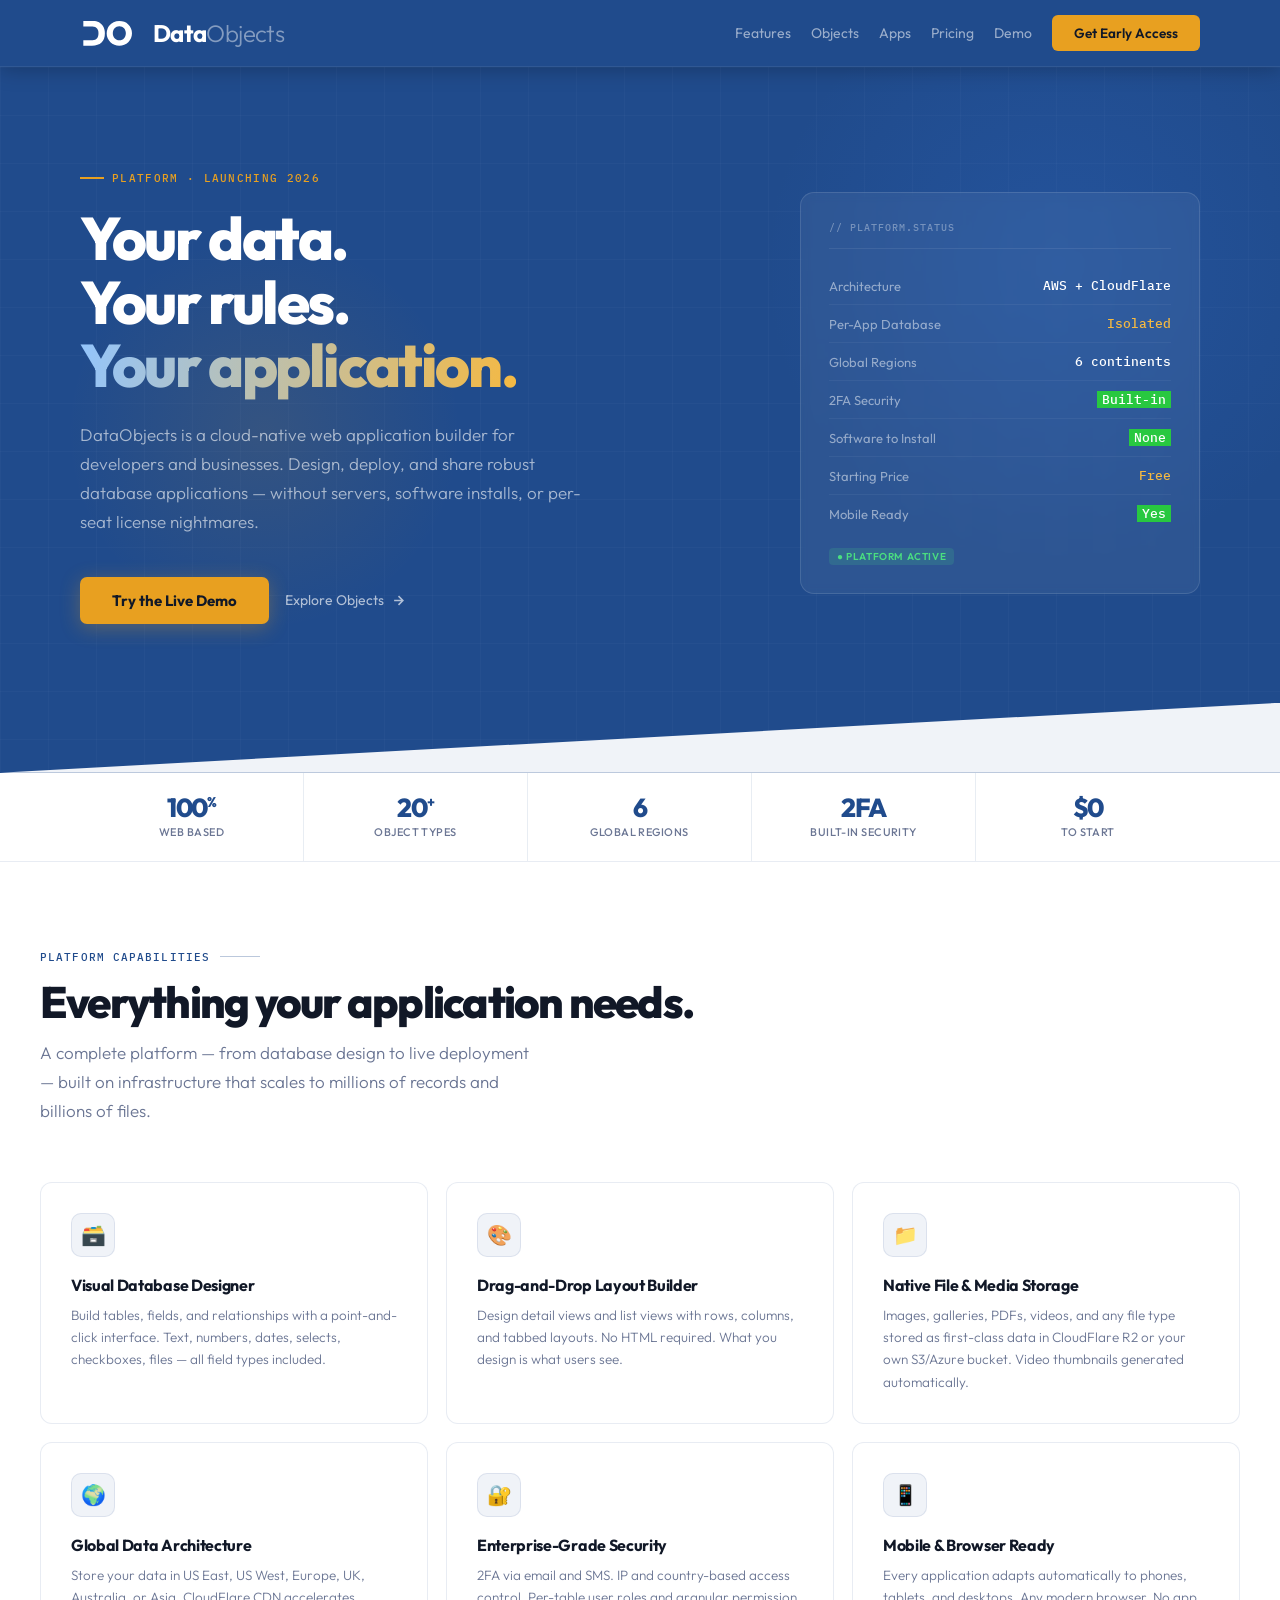
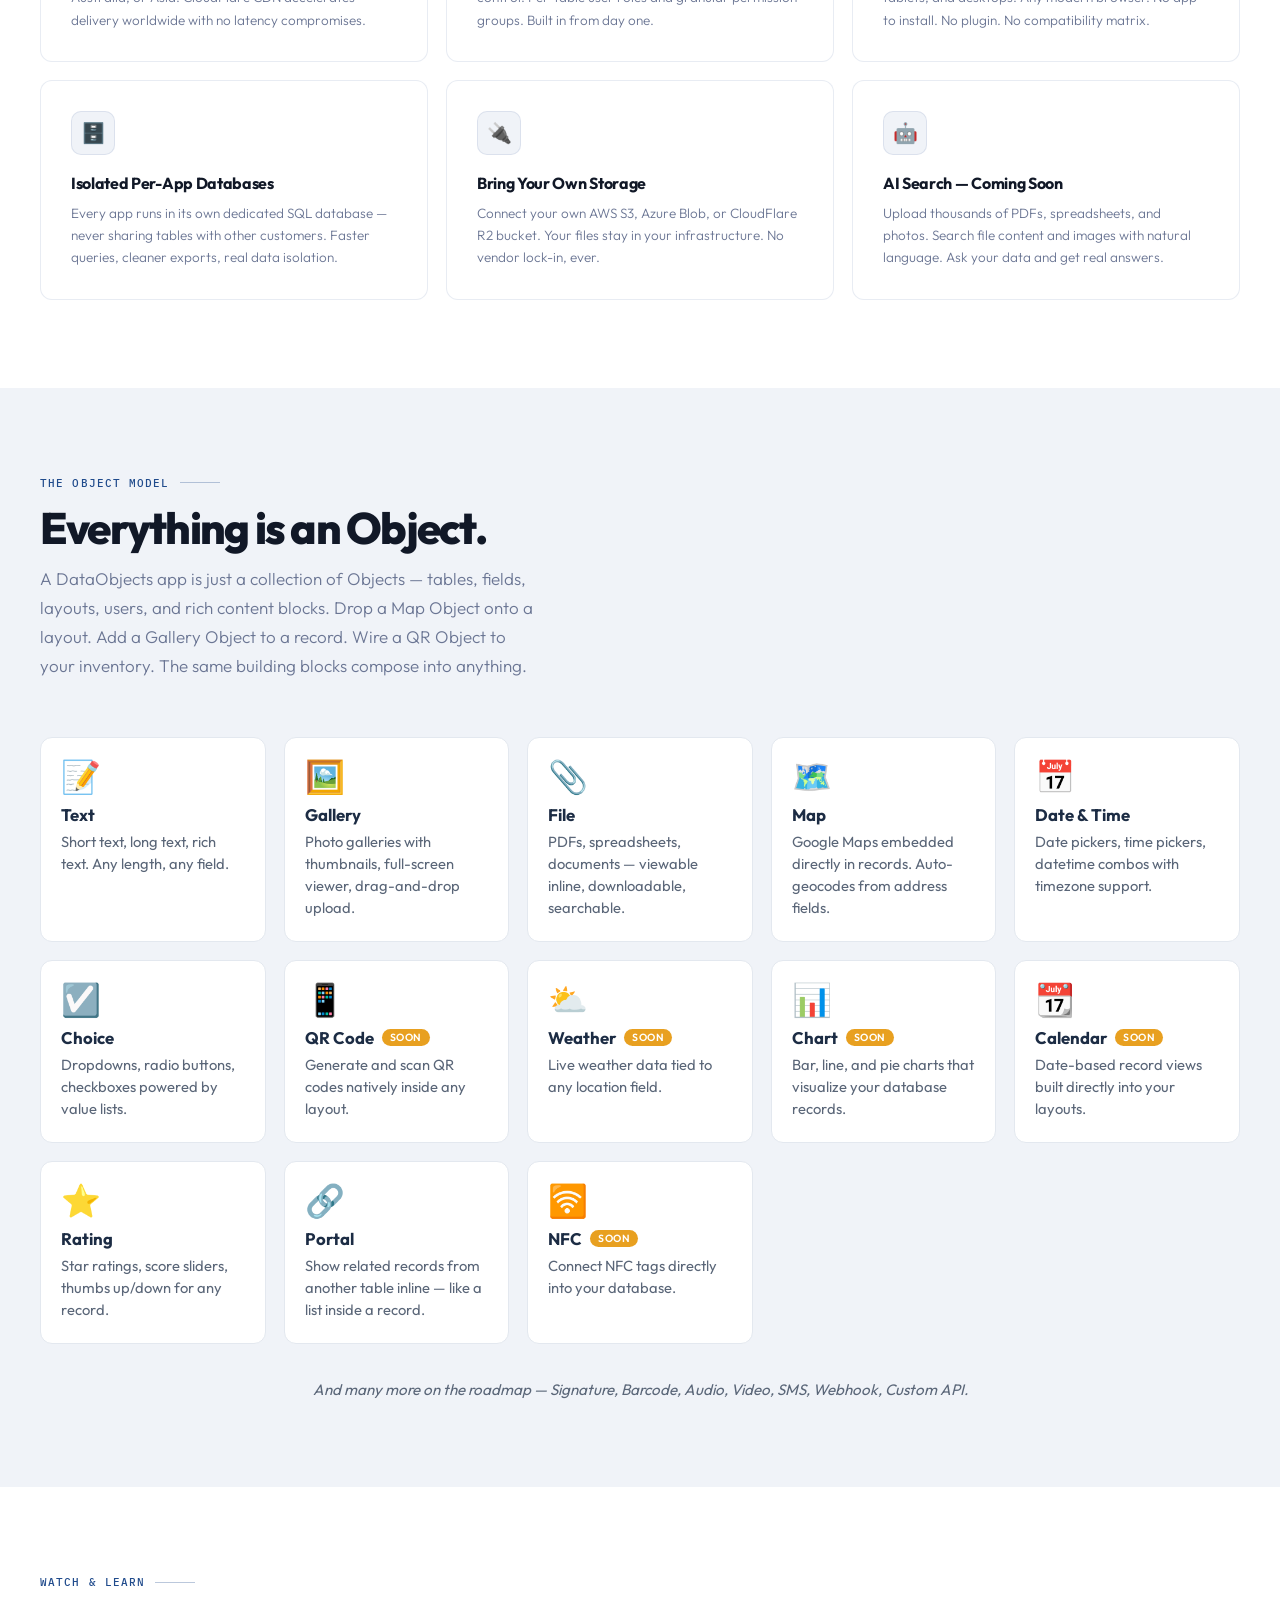
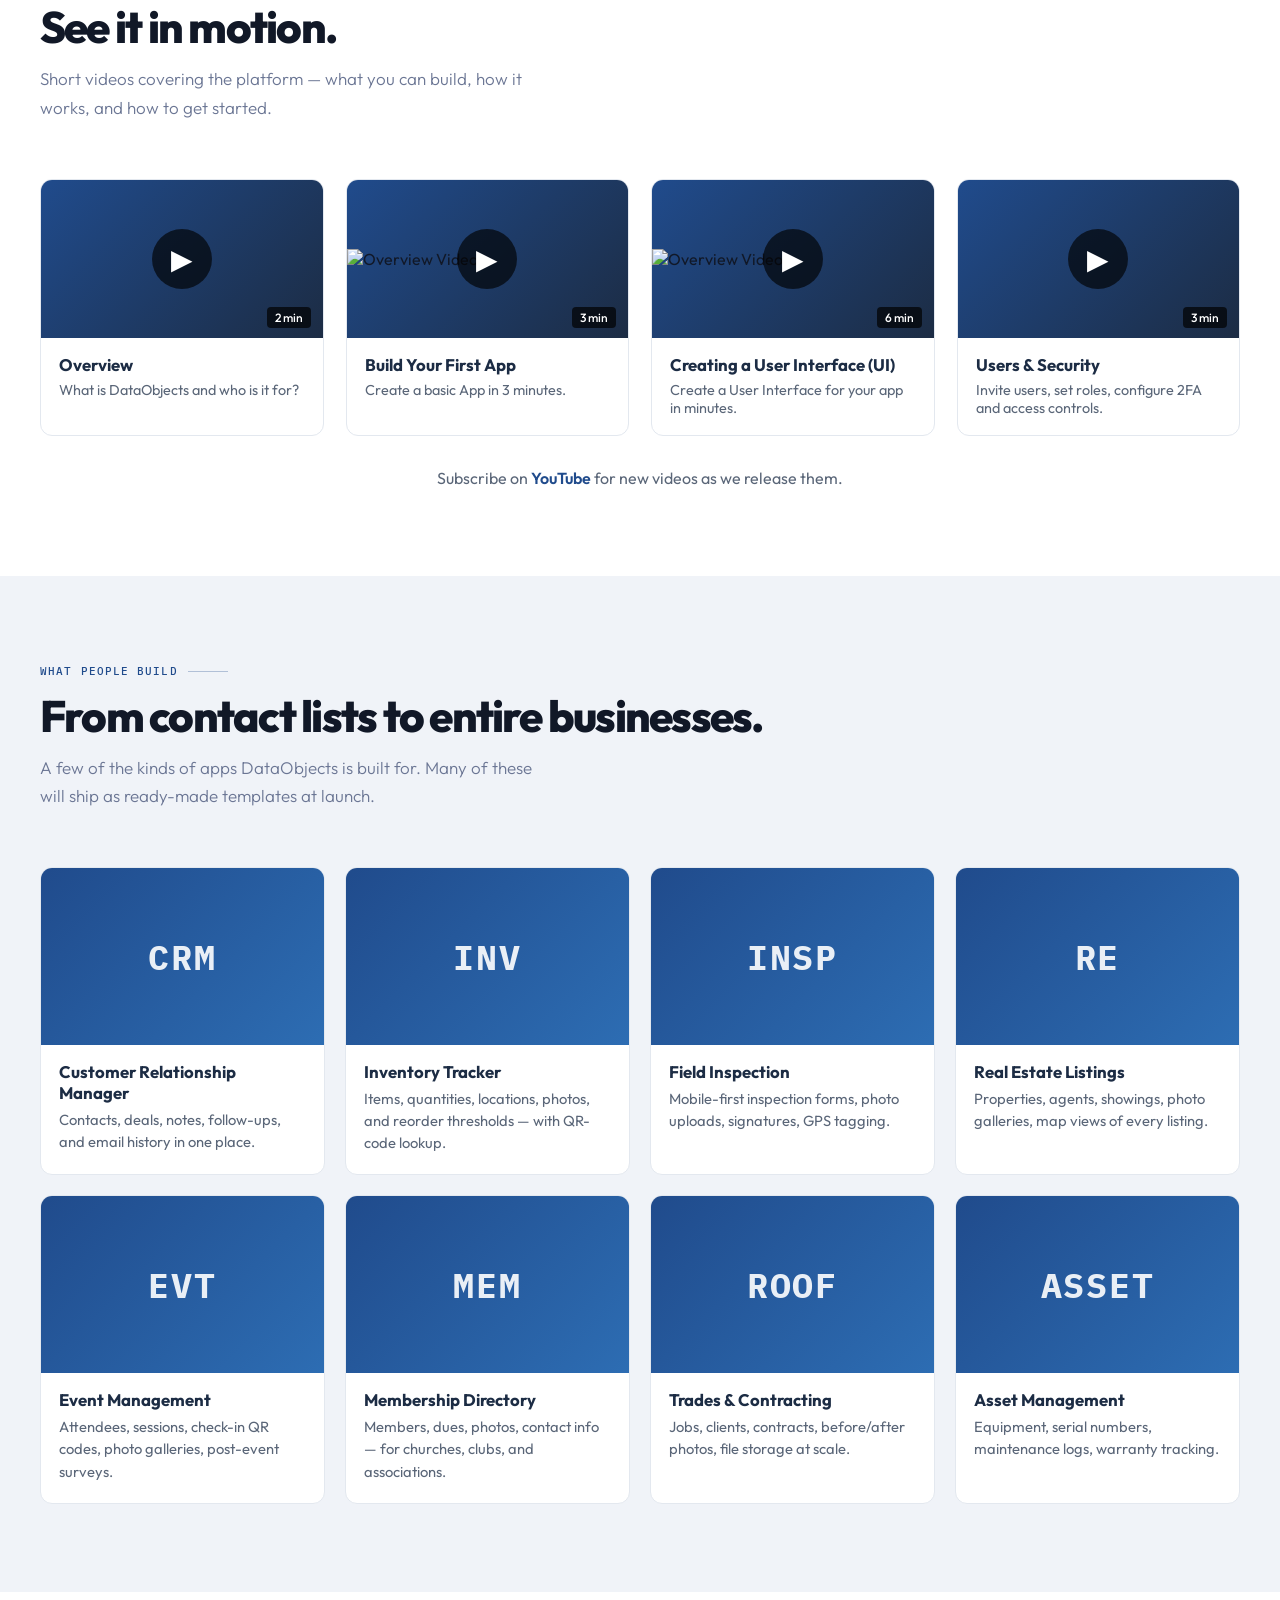
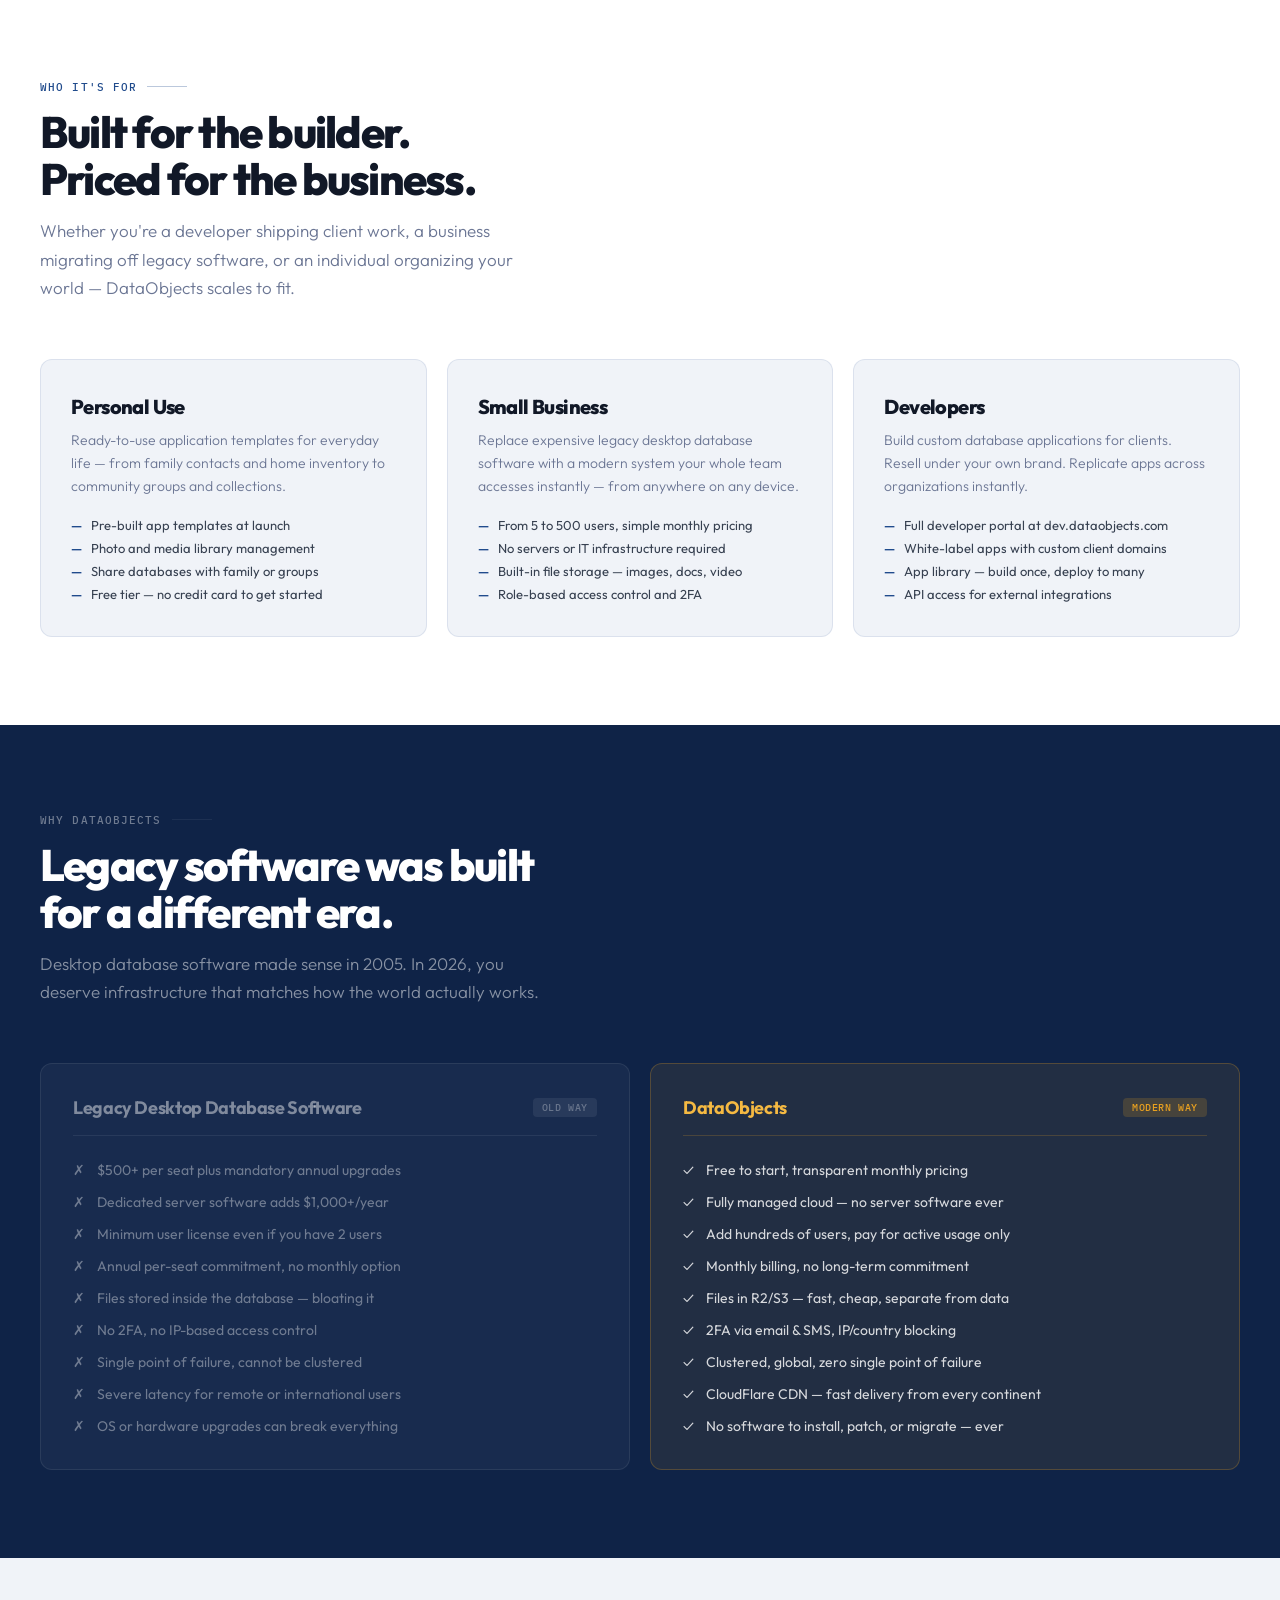
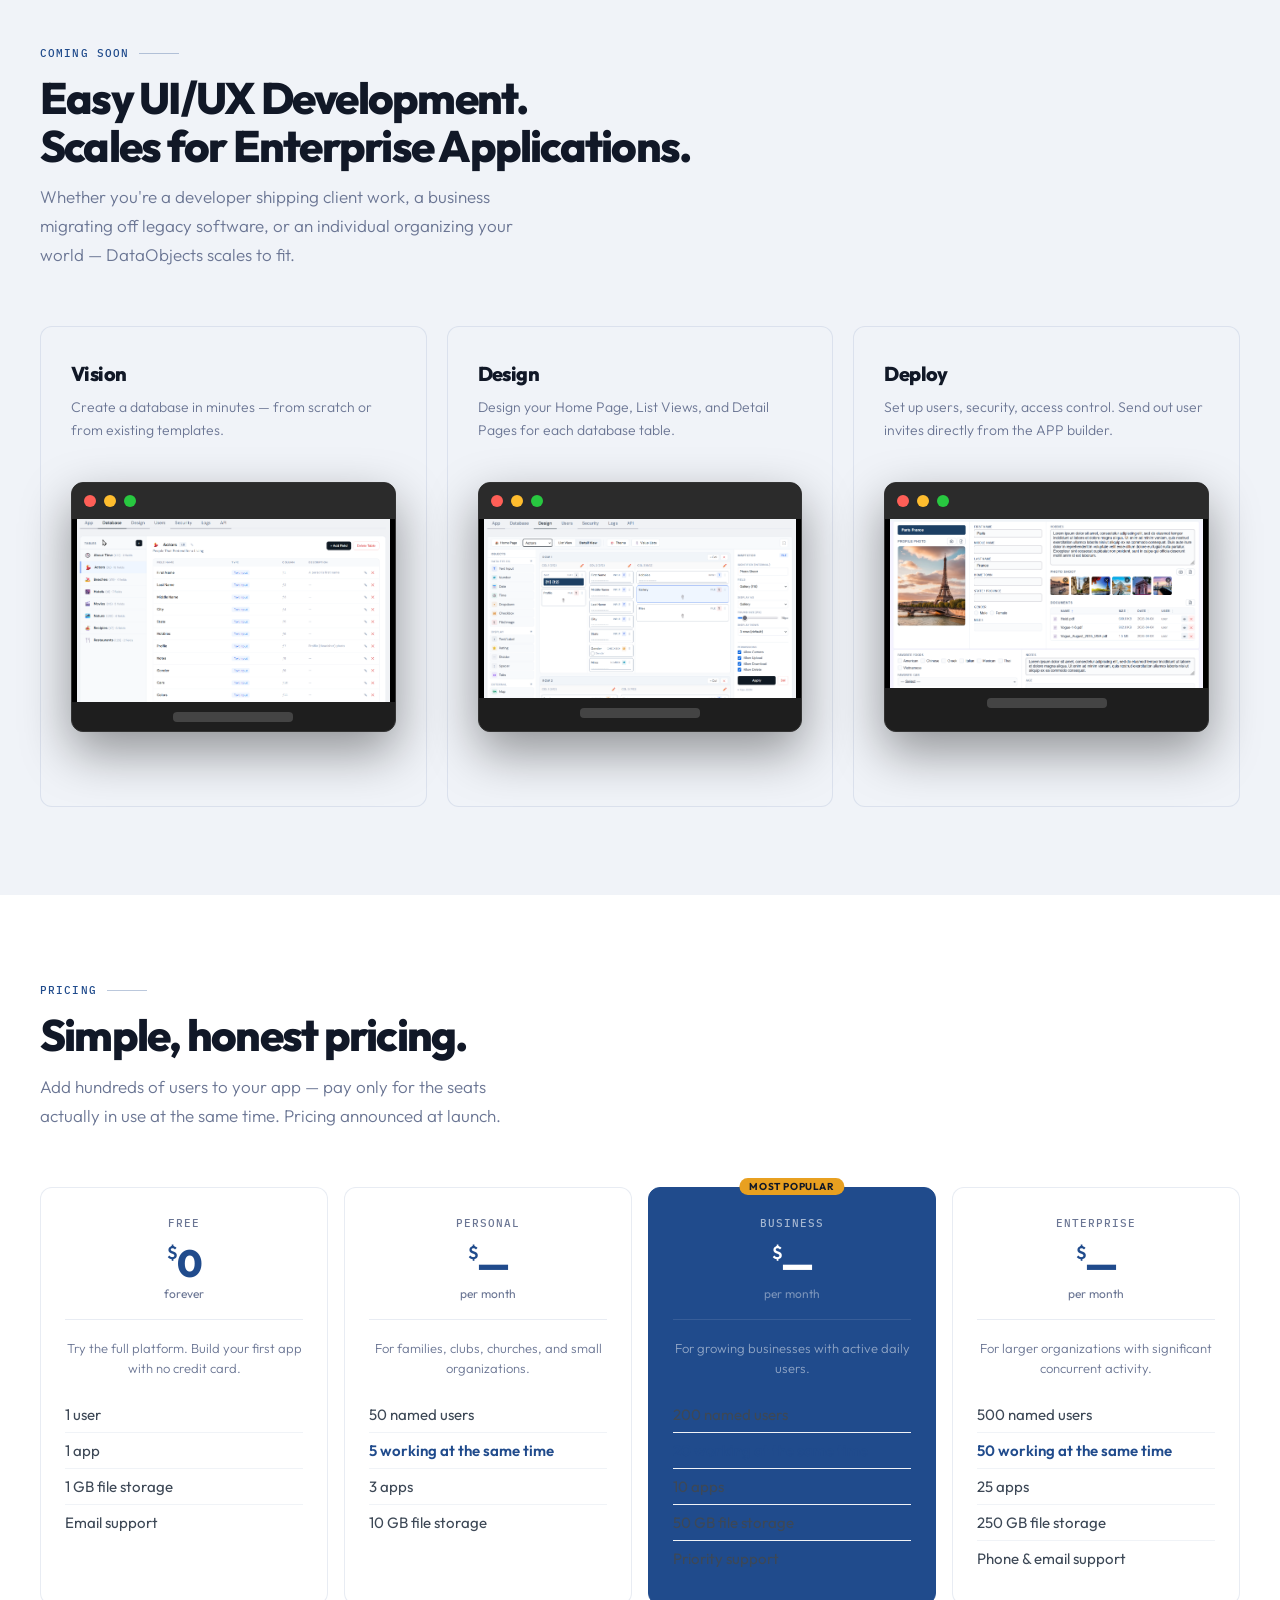
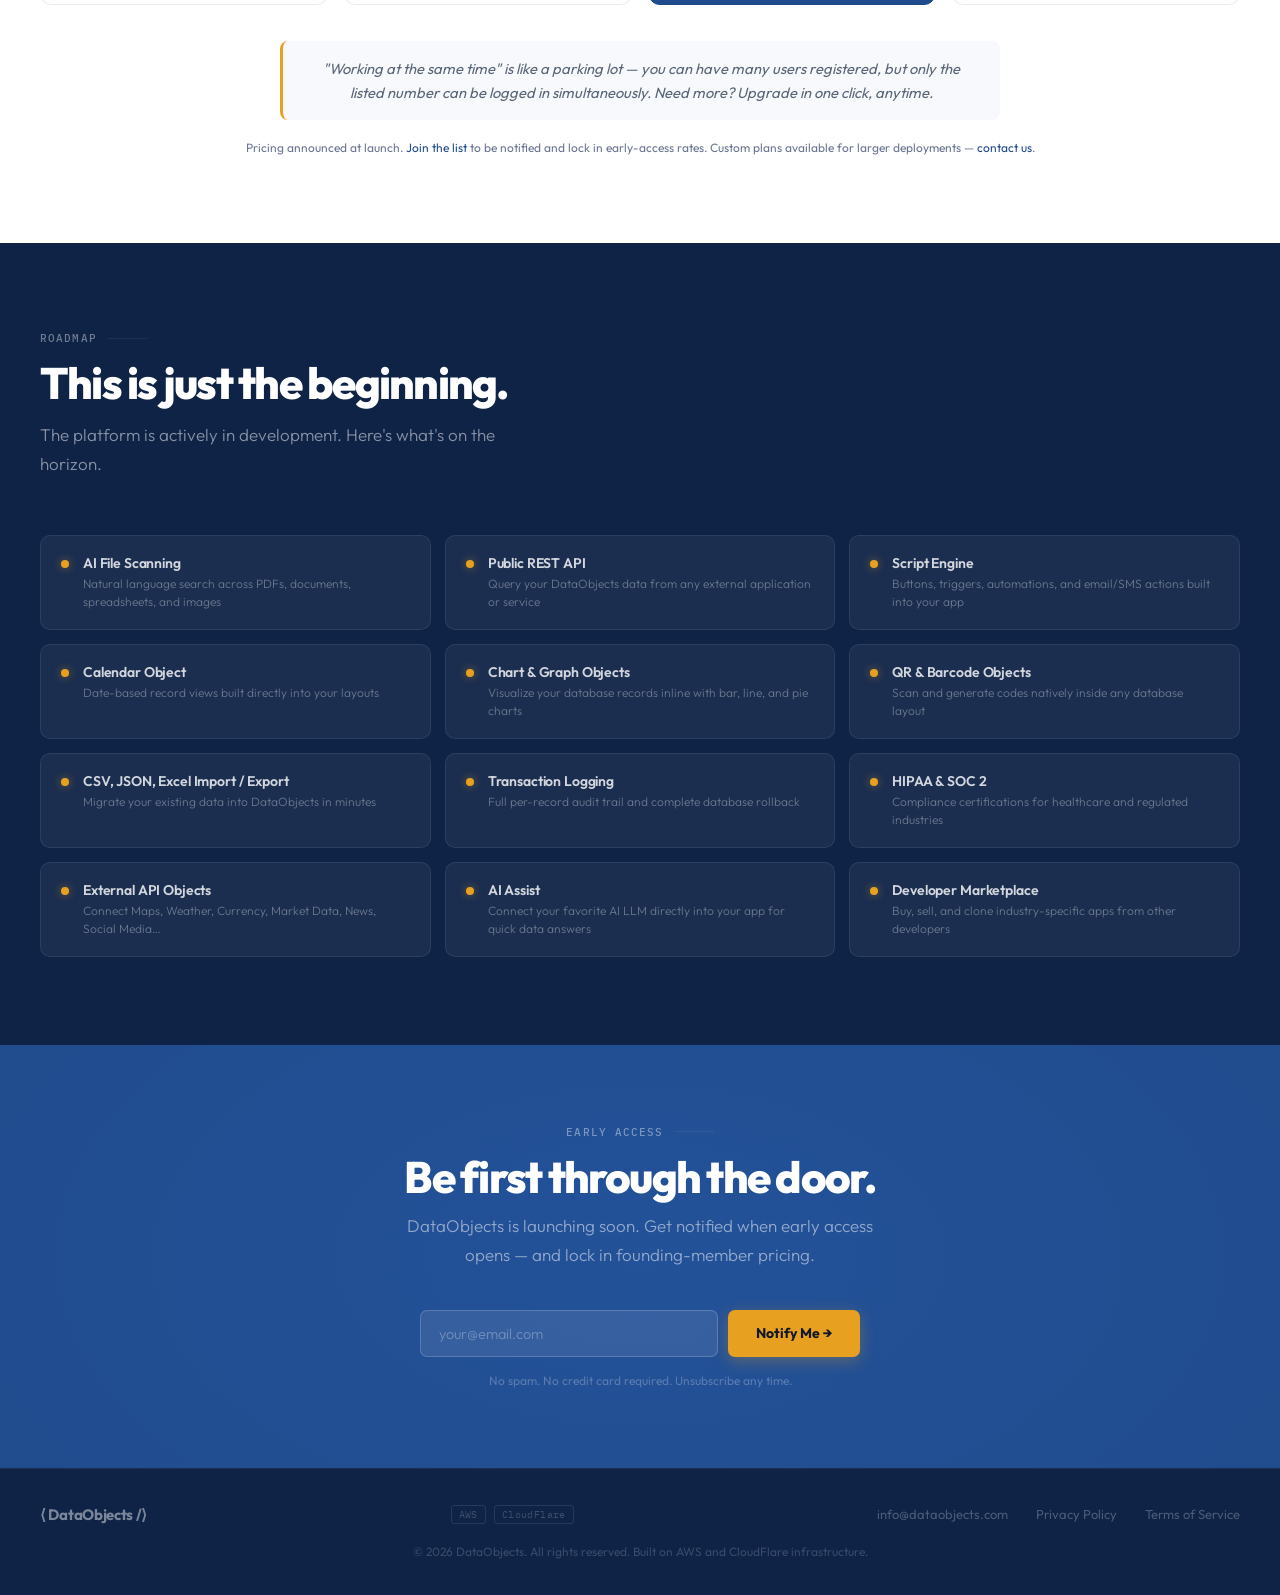
==== commit 2bc46ef4: "update yoiutube" ====
--- a/index.html
+++ b/index.html
@@ -126,7 +126,7 @@
         <div class="vid-title">Build Your First App</div>
         <div class="vid-desc">From empty database to working app in five minutes.</div>
       </div> -->
-
+<!-- ***** BUILD YOUR FIRST APP ***** -->
 <div class="vid-card" data-video="bbJR-IvP4Bk">
 
     <div class="vid-thumb">
@@ -146,14 +146,37 @@
 
 </div>
 
-
-
-
-      <div class="vid-card">
+<!-- ***** BUILD YOUR UI ***** JbJb9fwIWws -->
+<div class="vid-card" data-video="JbJb9fwIWws">
+
+    <div class="vid-thumb">
+        <img
+            src="https://img.youtube.com/vi/bbJR-IvP4Bk/maxresdefault.jpg"
+            alt="Overview Video">
+
+        <div class="vid-play">▶</div>
+        <div class="vid-duration">6 min</div>
+    </div>
+
+    <div class="vid-title">Creating a User Interface (UI)</div>
+
+    <div class="vid-desc">
+        Create a User Interface for your app in minutes.
+    </div>
+
+</div>
+
+
+
+      <!-- <div class="vid-card">
         <div class="vid-thumb"><div class="vid-play">▶</div><div class="vid-duration">4 min</div></div>
         <div class="vid-title">Working with Objects</div>
         <div class="vid-desc">Adding text, files, galleries, maps, and more to your layout.</div>
-      </div>
+      </div> -->
+
+
+
+
       <div class="vid-card">
         <div class="vid-thumb"><div class="vid-play">▶</div><div class="vid-duration">3 min</div></div>
         <div class="vid-title">Users &amp; Security</div>
@@ -200,7 +223,7 @@
             frame.src =
                 `https://www.youtube.com/embed/${videoId}?autoplay=1`;
 
-            modal.style.display = 'block';
+            modal.style.display = 'flex';
         });
 
     });
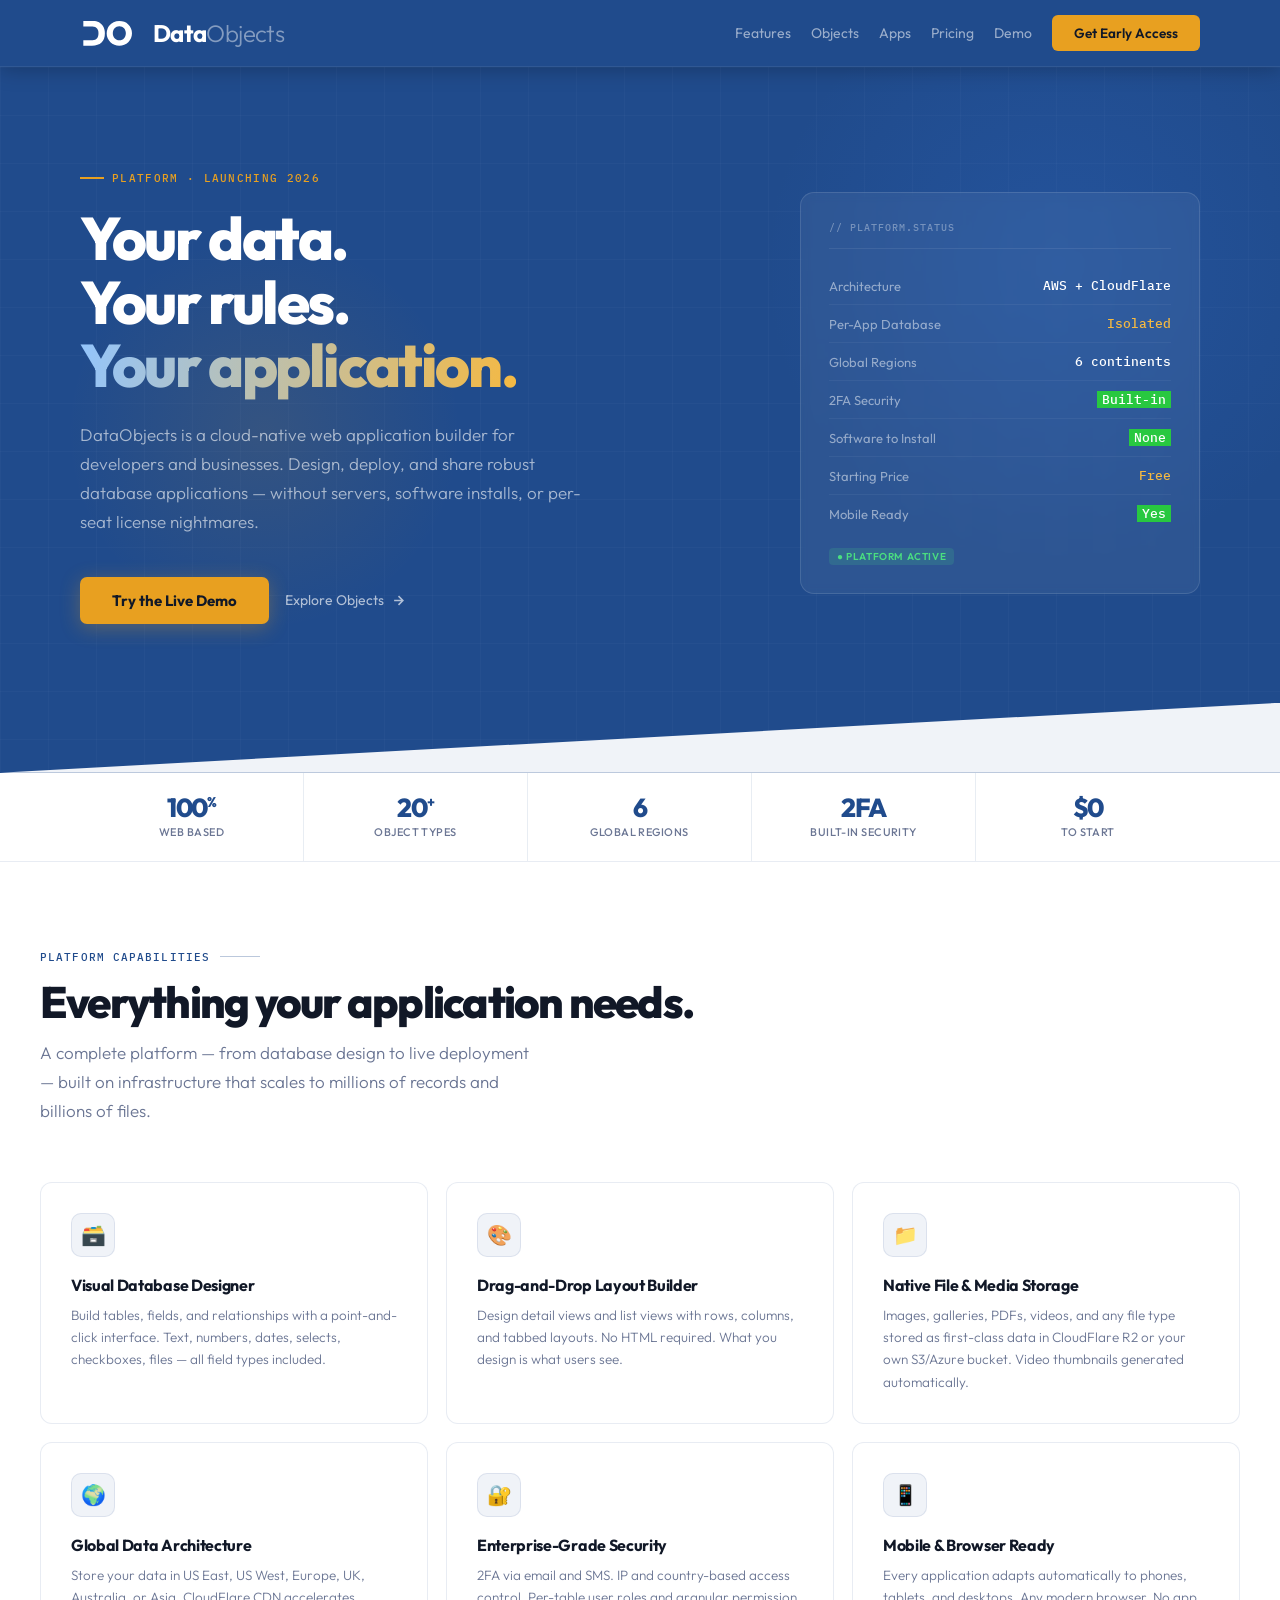
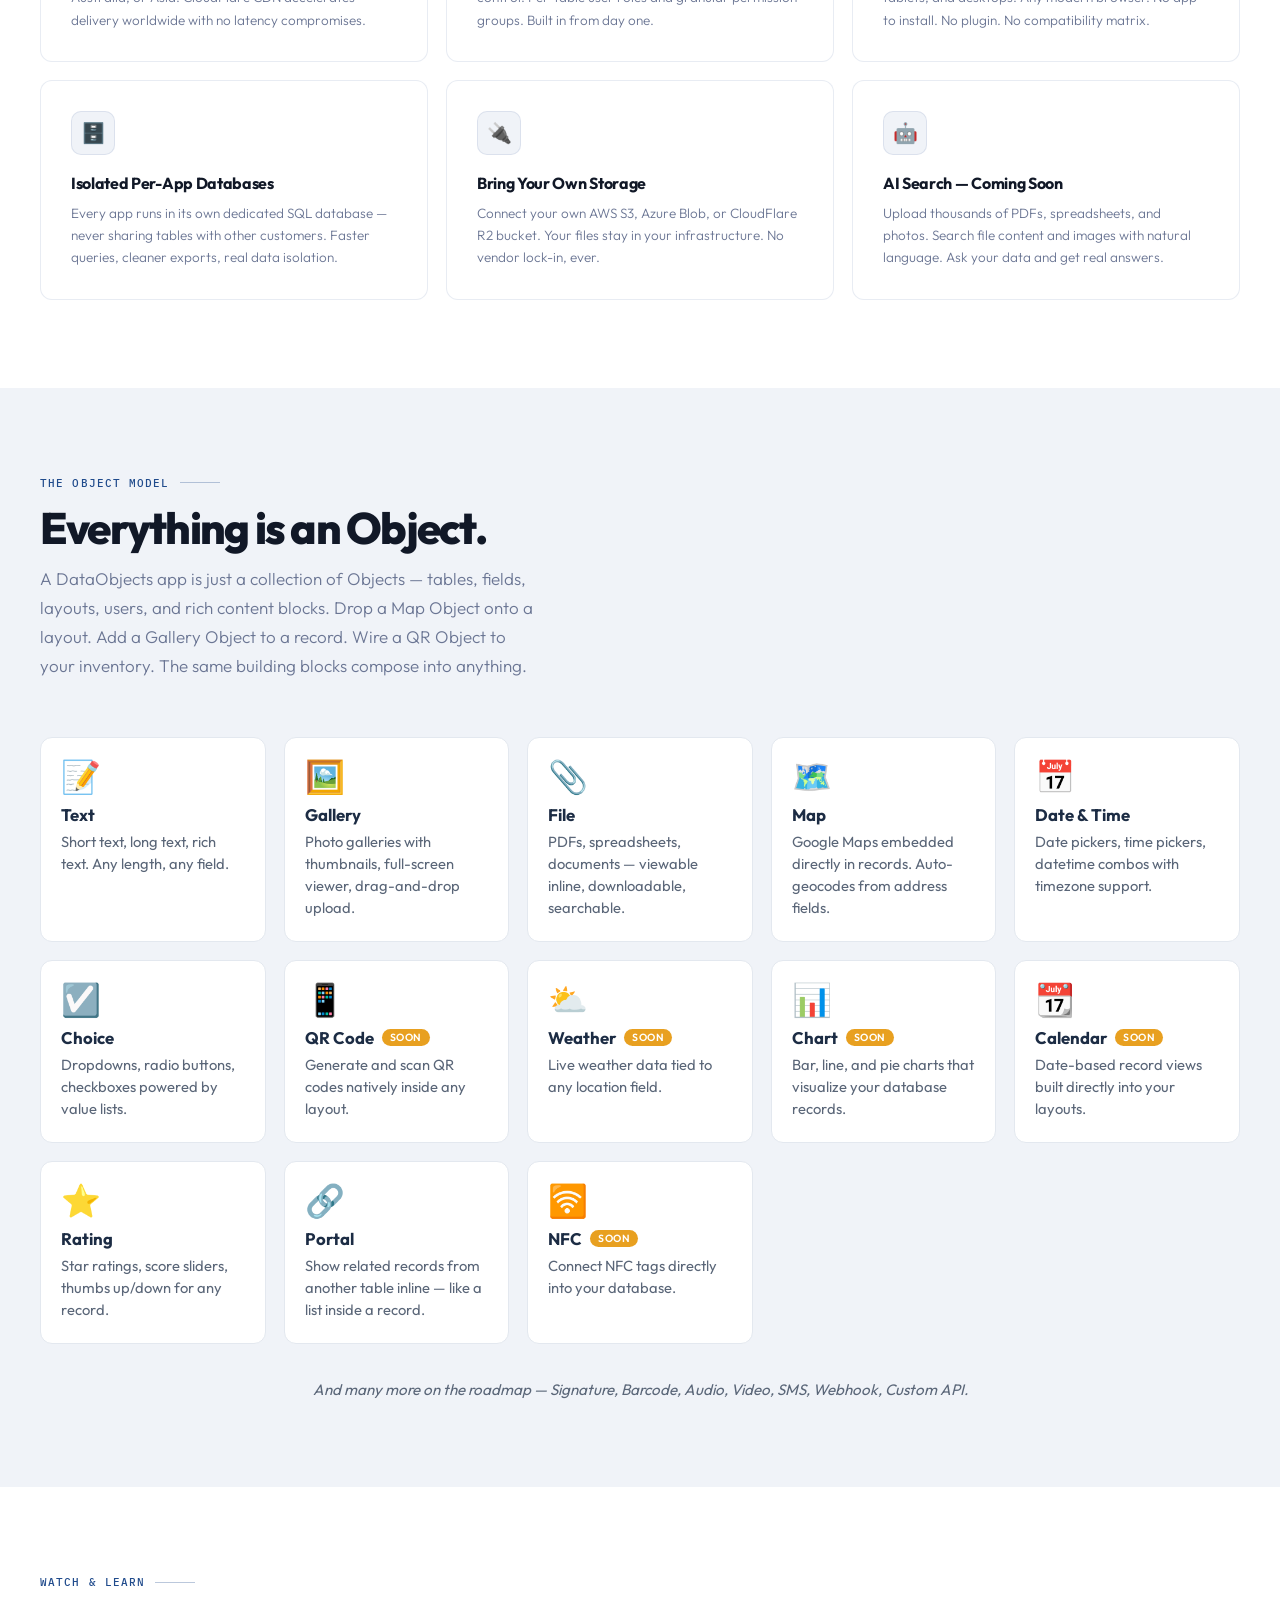
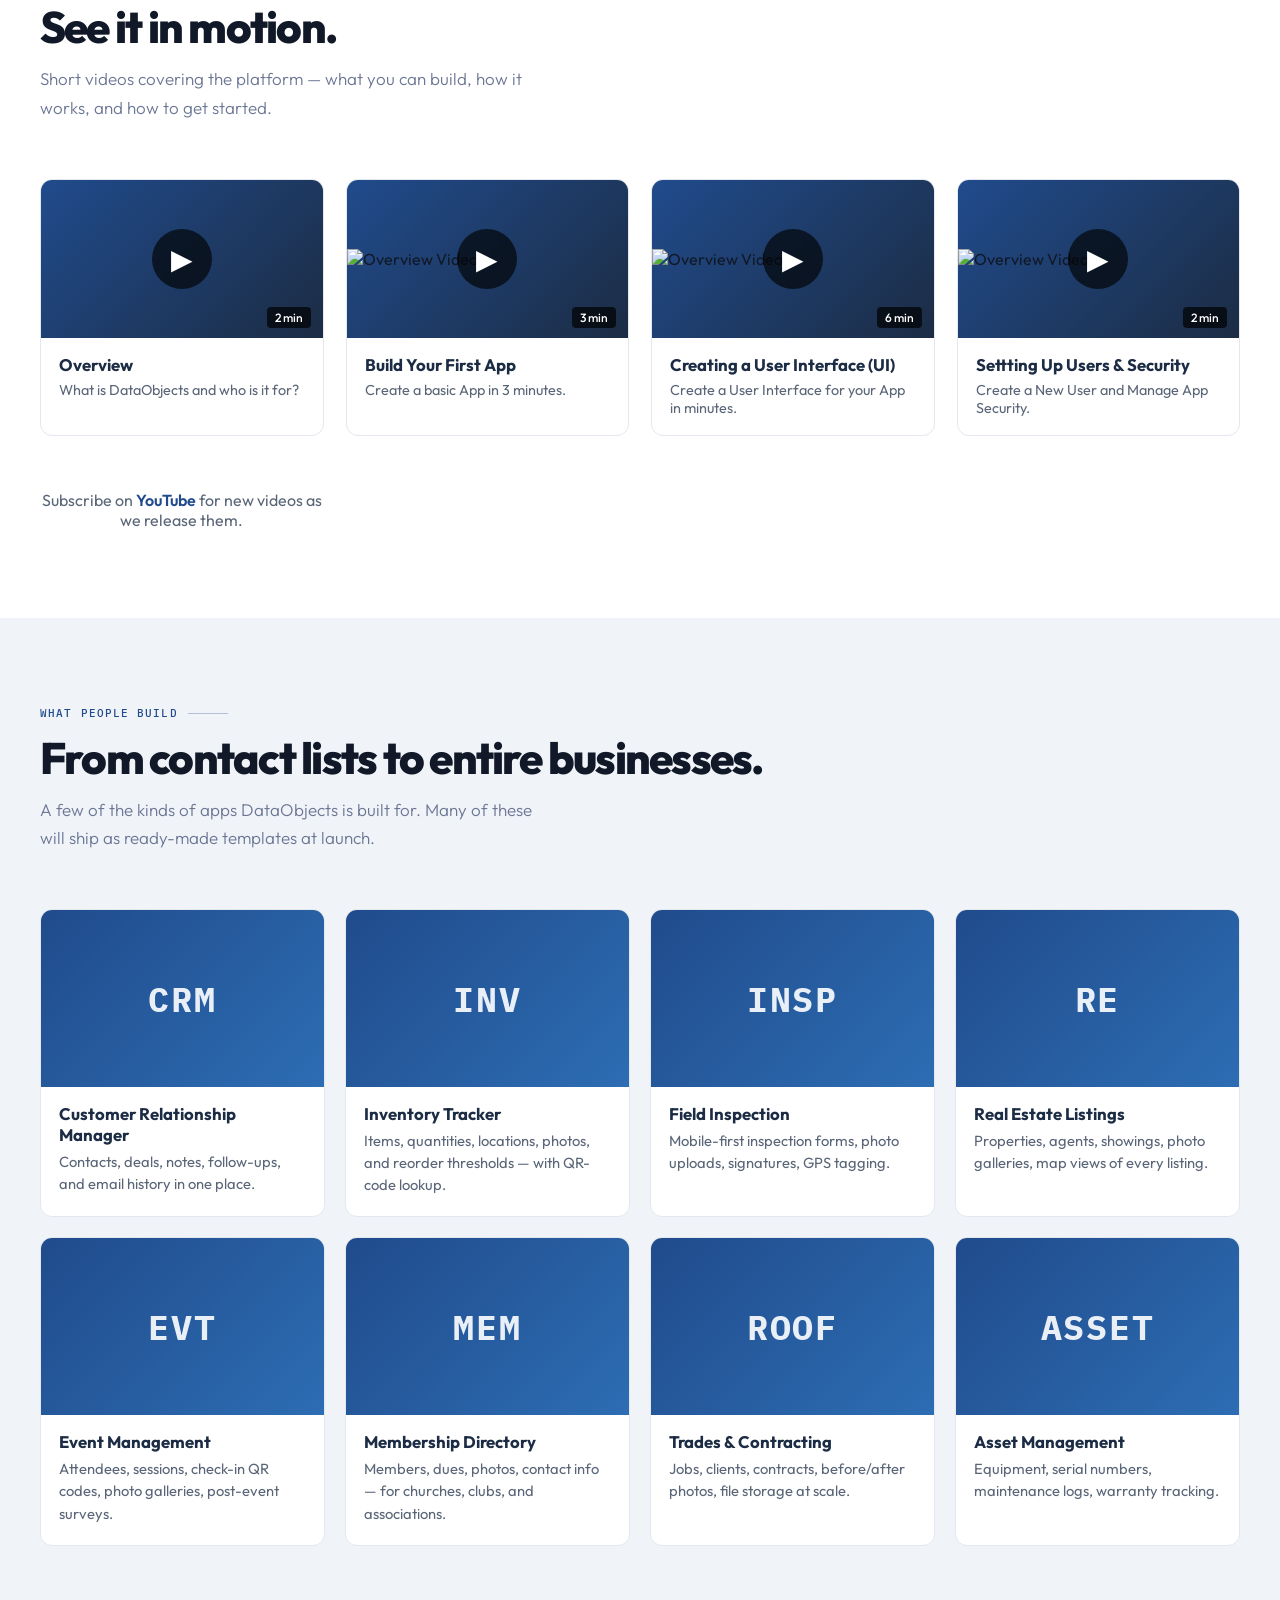
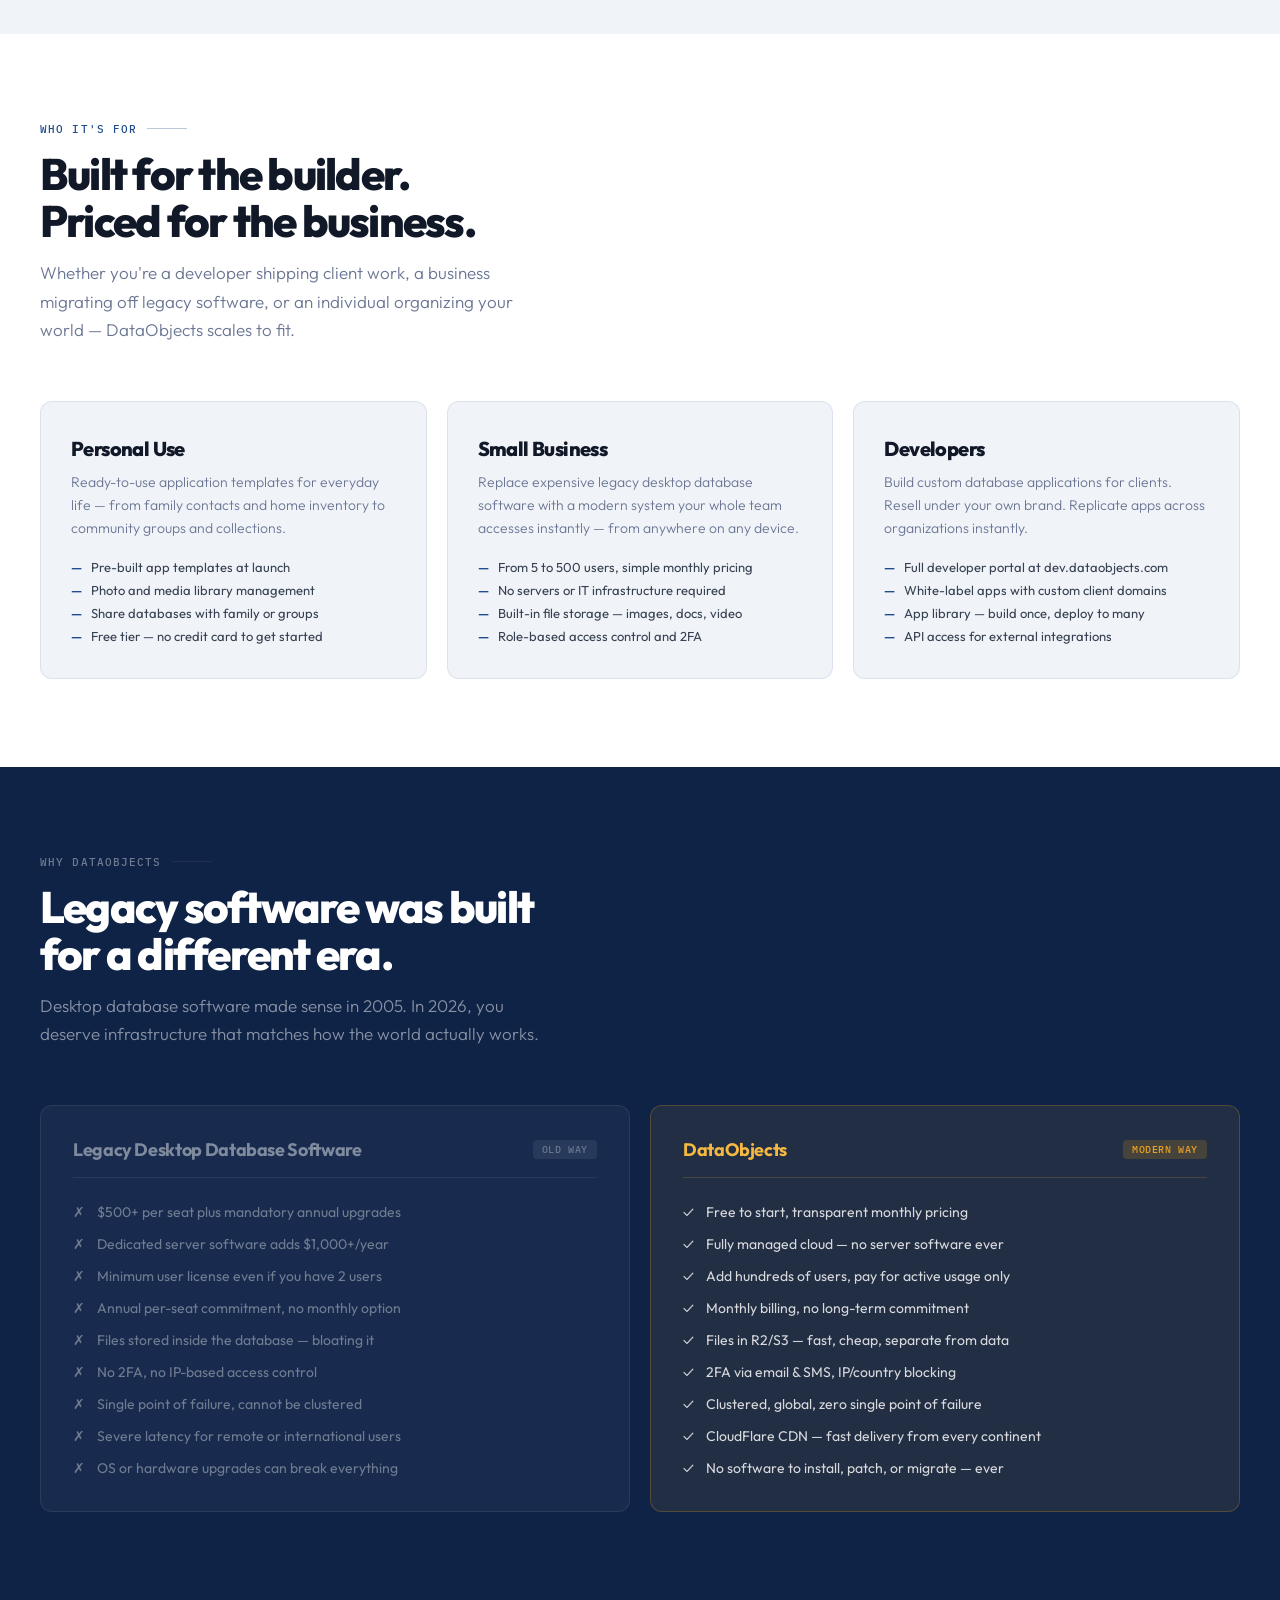
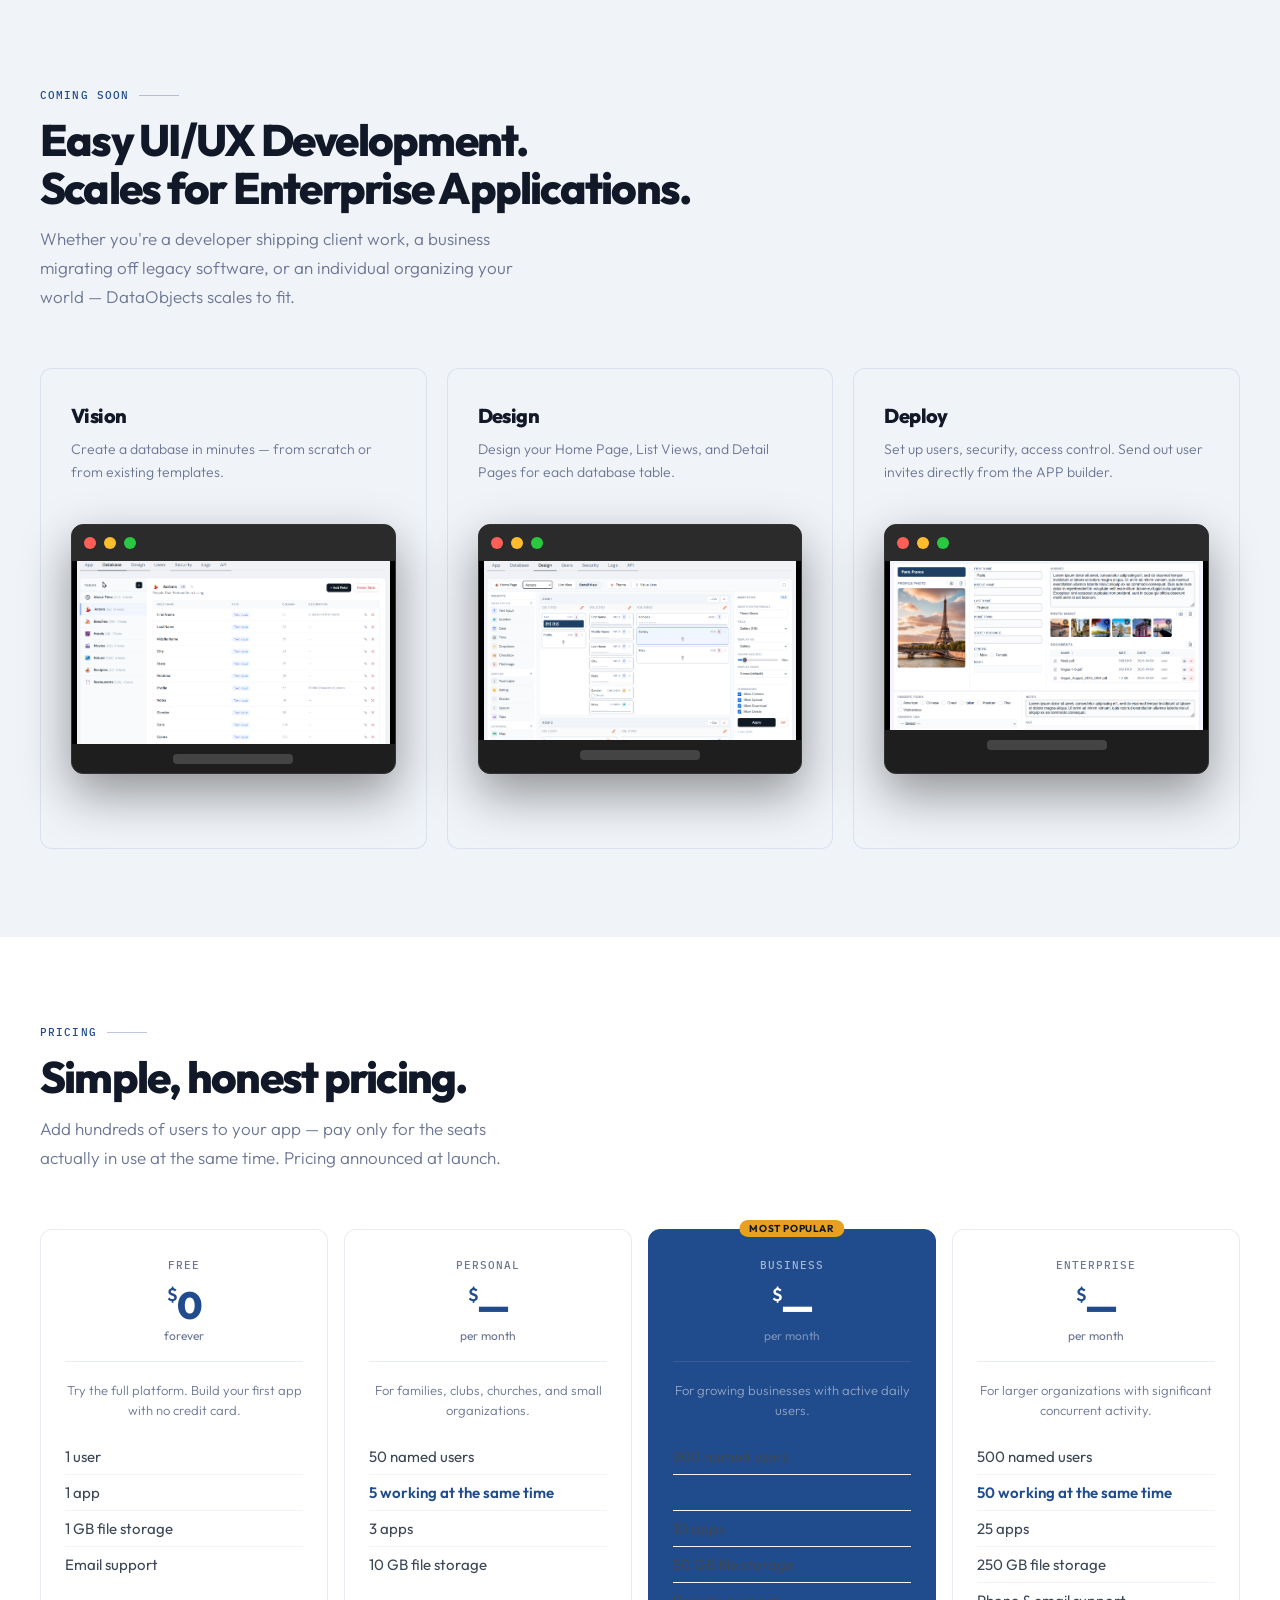
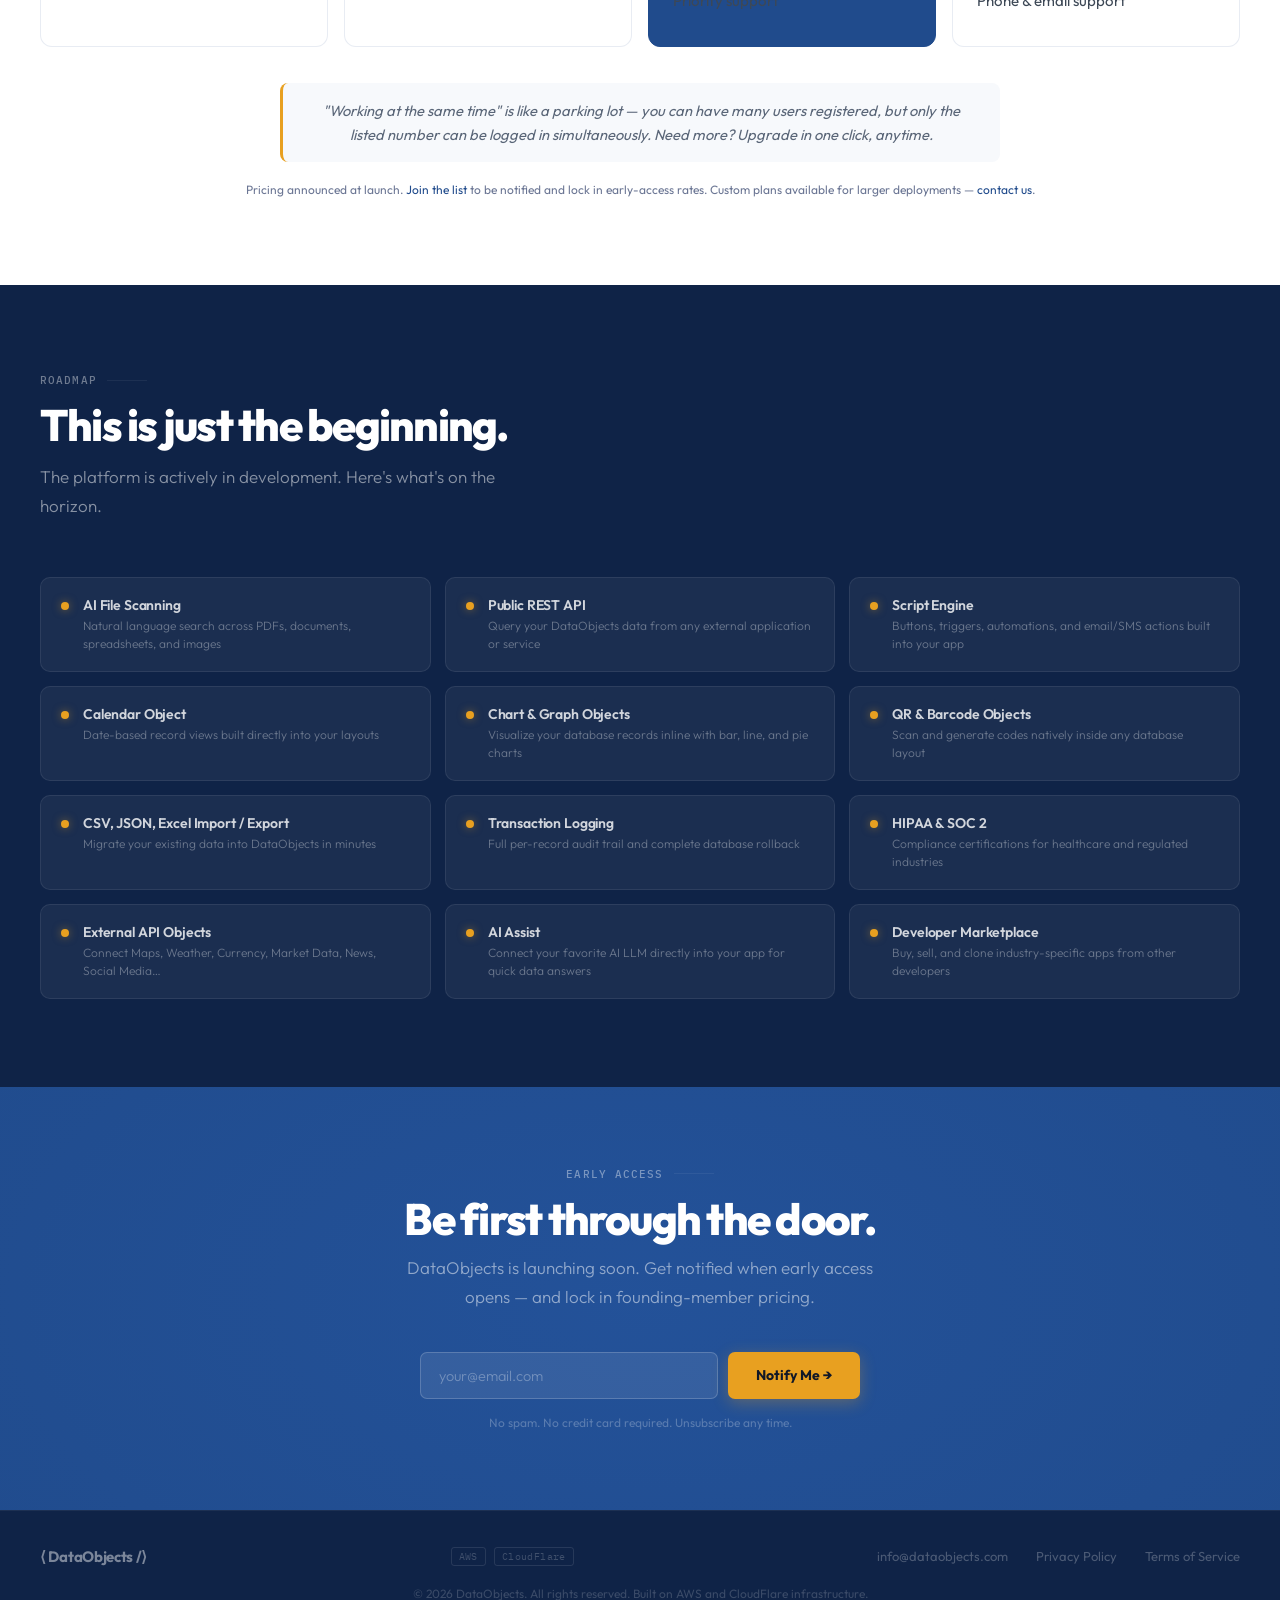
==== commit 2eb3d685: "more youtube" ====
--- a/index.html
+++ b/index.html
@@ -161,12 +161,30 @@
     <div class="vid-title">Creating a User Interface (UI)</div>
 
     <div class="vid-desc">
-        Create a User Interface for your app in minutes.
+        Create a User Interface for your App in minutes.
     </div>
 
 </div>
 
-
+<!-- ***** Users and Security ***** 2RN8sS46lMc  -->
+<div class="vid-card" data-video="2RN8sS46lMc">
+
+    <div class="vid-thumb">
+        <img
+            src="https://img.youtube.com/vi/bbJR-IvP4Bk/maxresdefault.jpg"
+            alt="Overview Video">
+
+        <div class="vid-play">▶</div>
+        <div class="vid-duration">2 min</div>
+    </div>
+
+    <div class="vid-title">Settting Up Users & Security</div>
+
+    <div class="vid-desc">
+        Create a New User and Manage App Security.
+    </div>
+
+</div>
 
       <!-- <div class="vid-card">
         <div class="vid-thumb"><div class="vid-play">▶</div><div class="vid-duration">4 min</div></div>
@@ -177,12 +195,12 @@
 
 
 
-      <div class="vid-card">
+      <!-- <div class="vid-card">
         <div class="vid-thumb"><div class="vid-play">▶</div><div class="vid-duration">3 min</div></div>
         <div class="vid-title">Users &amp; Security</div>
         <div class="vid-desc">Invite users, set roles, configure 2FA and access controls.</div>
       </div>
-    </div>
+    </div> -->
 
     <p class="vid-footer">Subscribe on <a href="https://youtube.com/@DataObjectsNow" target="_blank" rel="noopener">YouTube</a> for new videos as we release them.</p>
   </div>
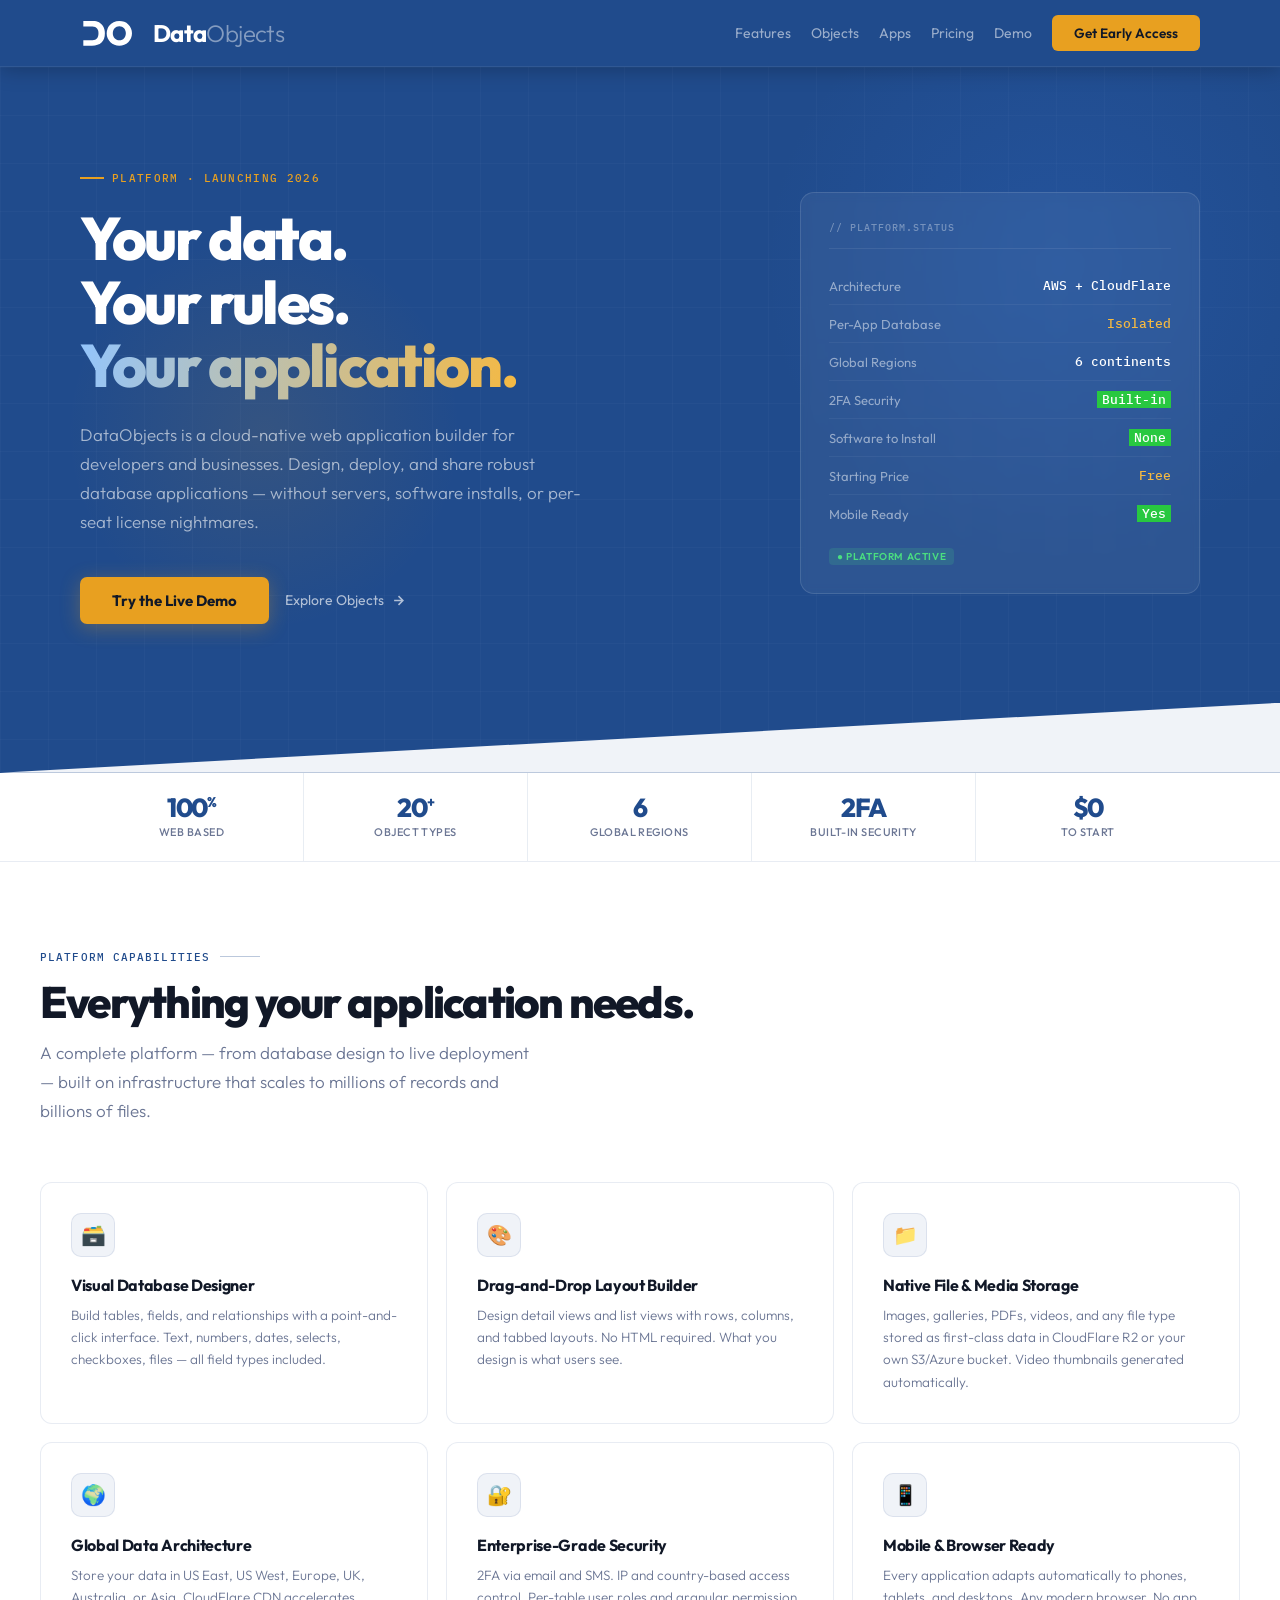
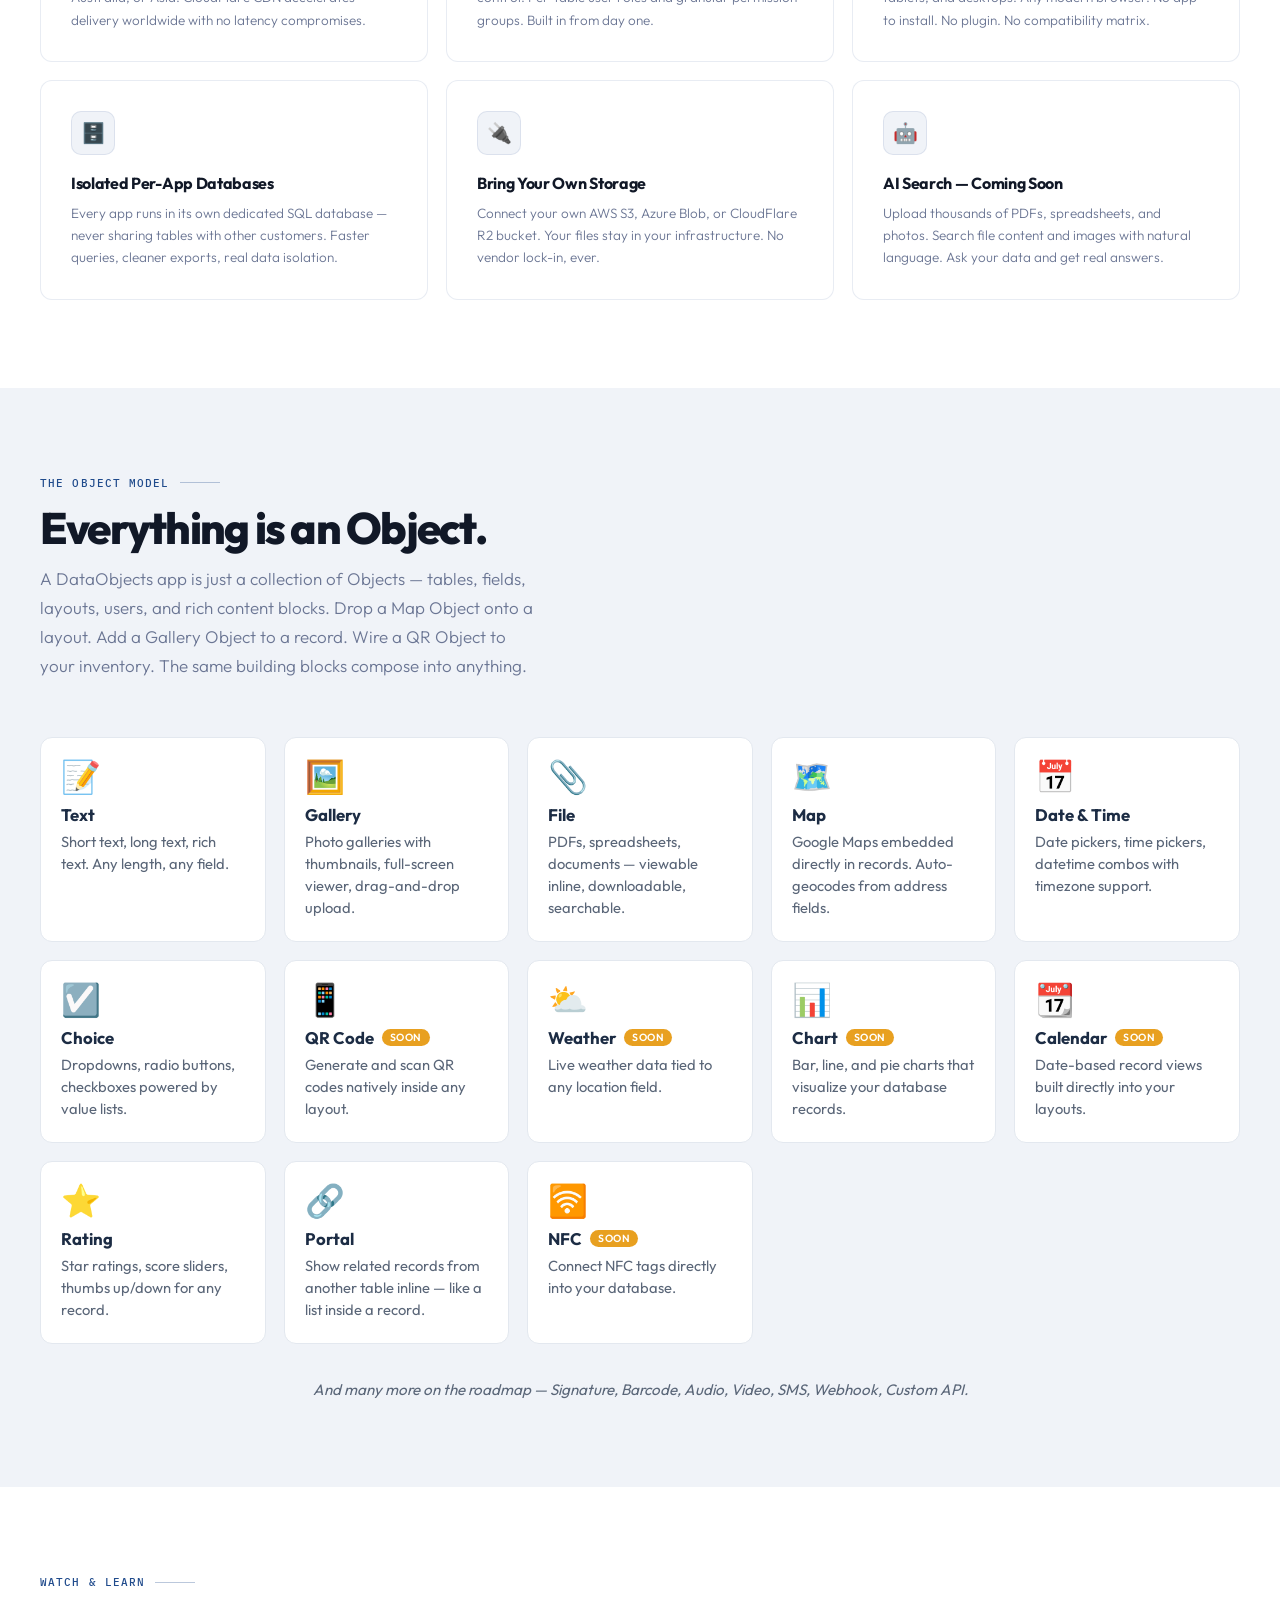
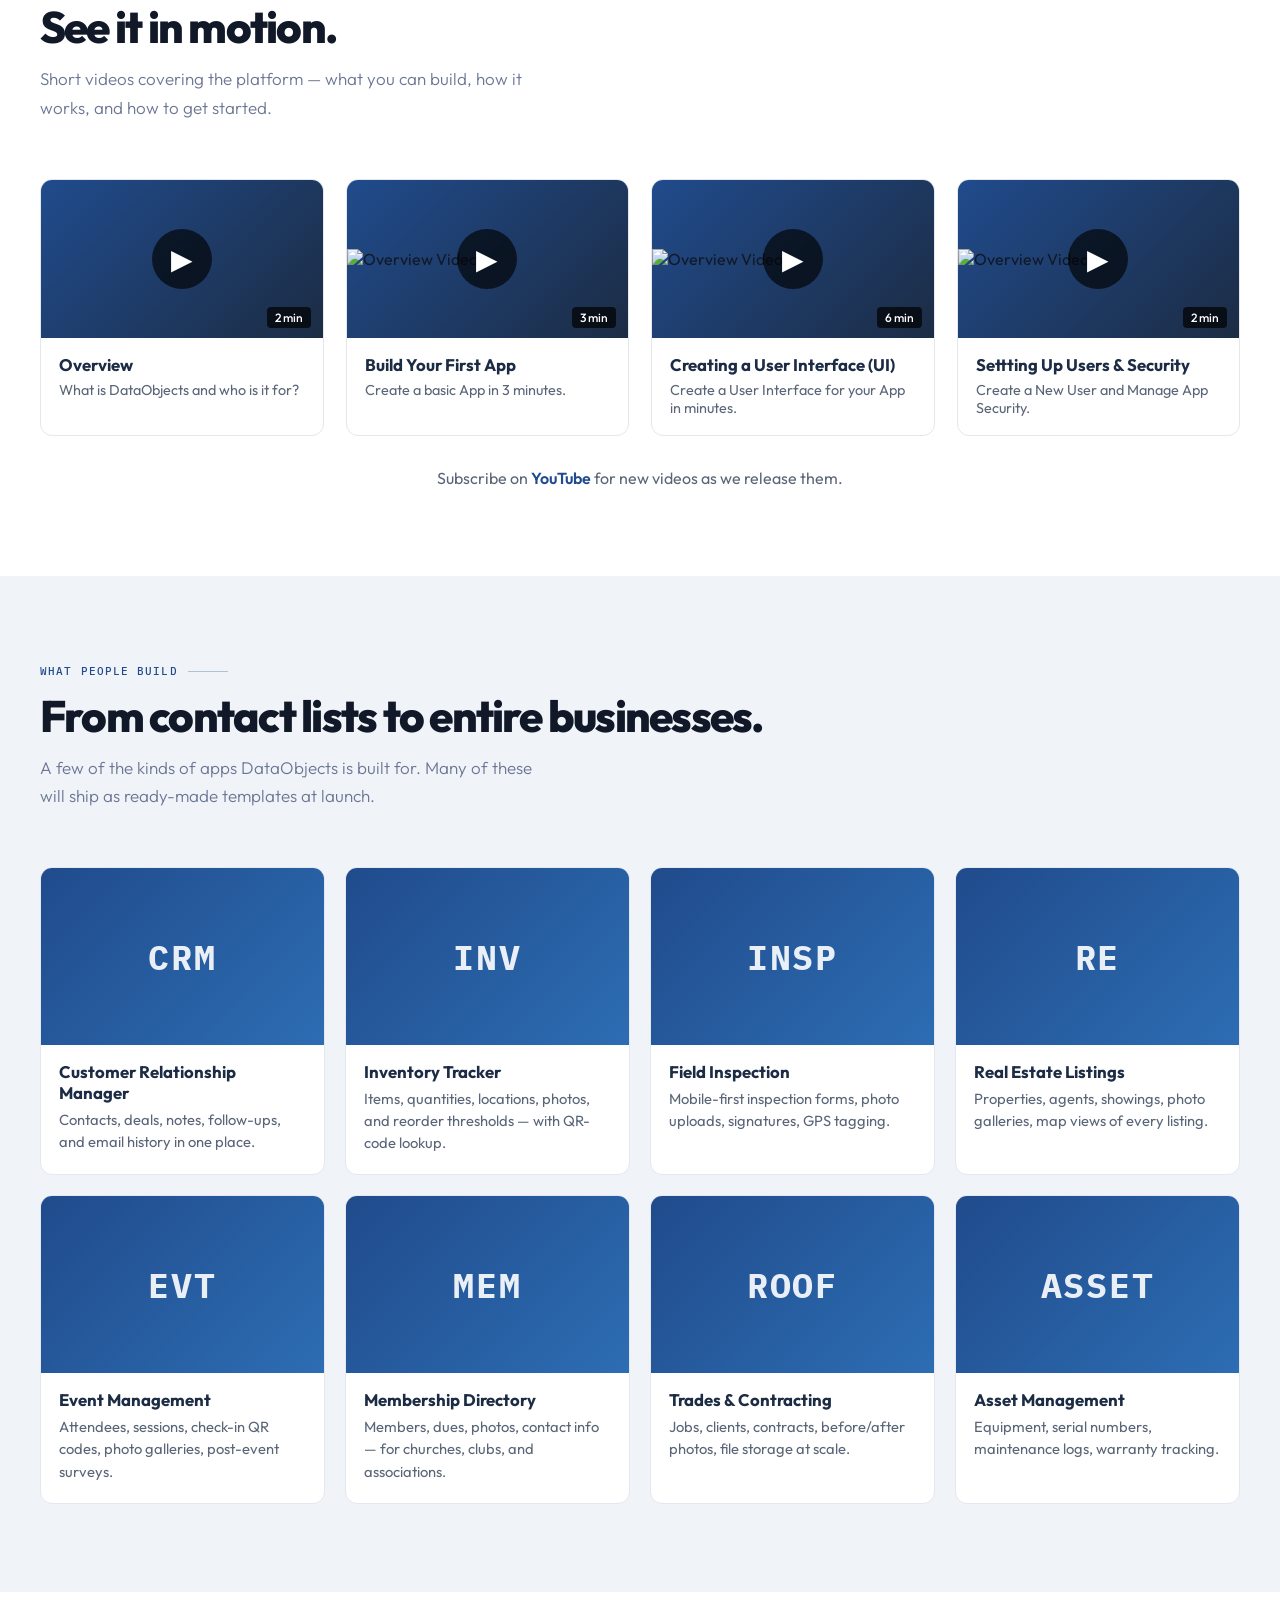
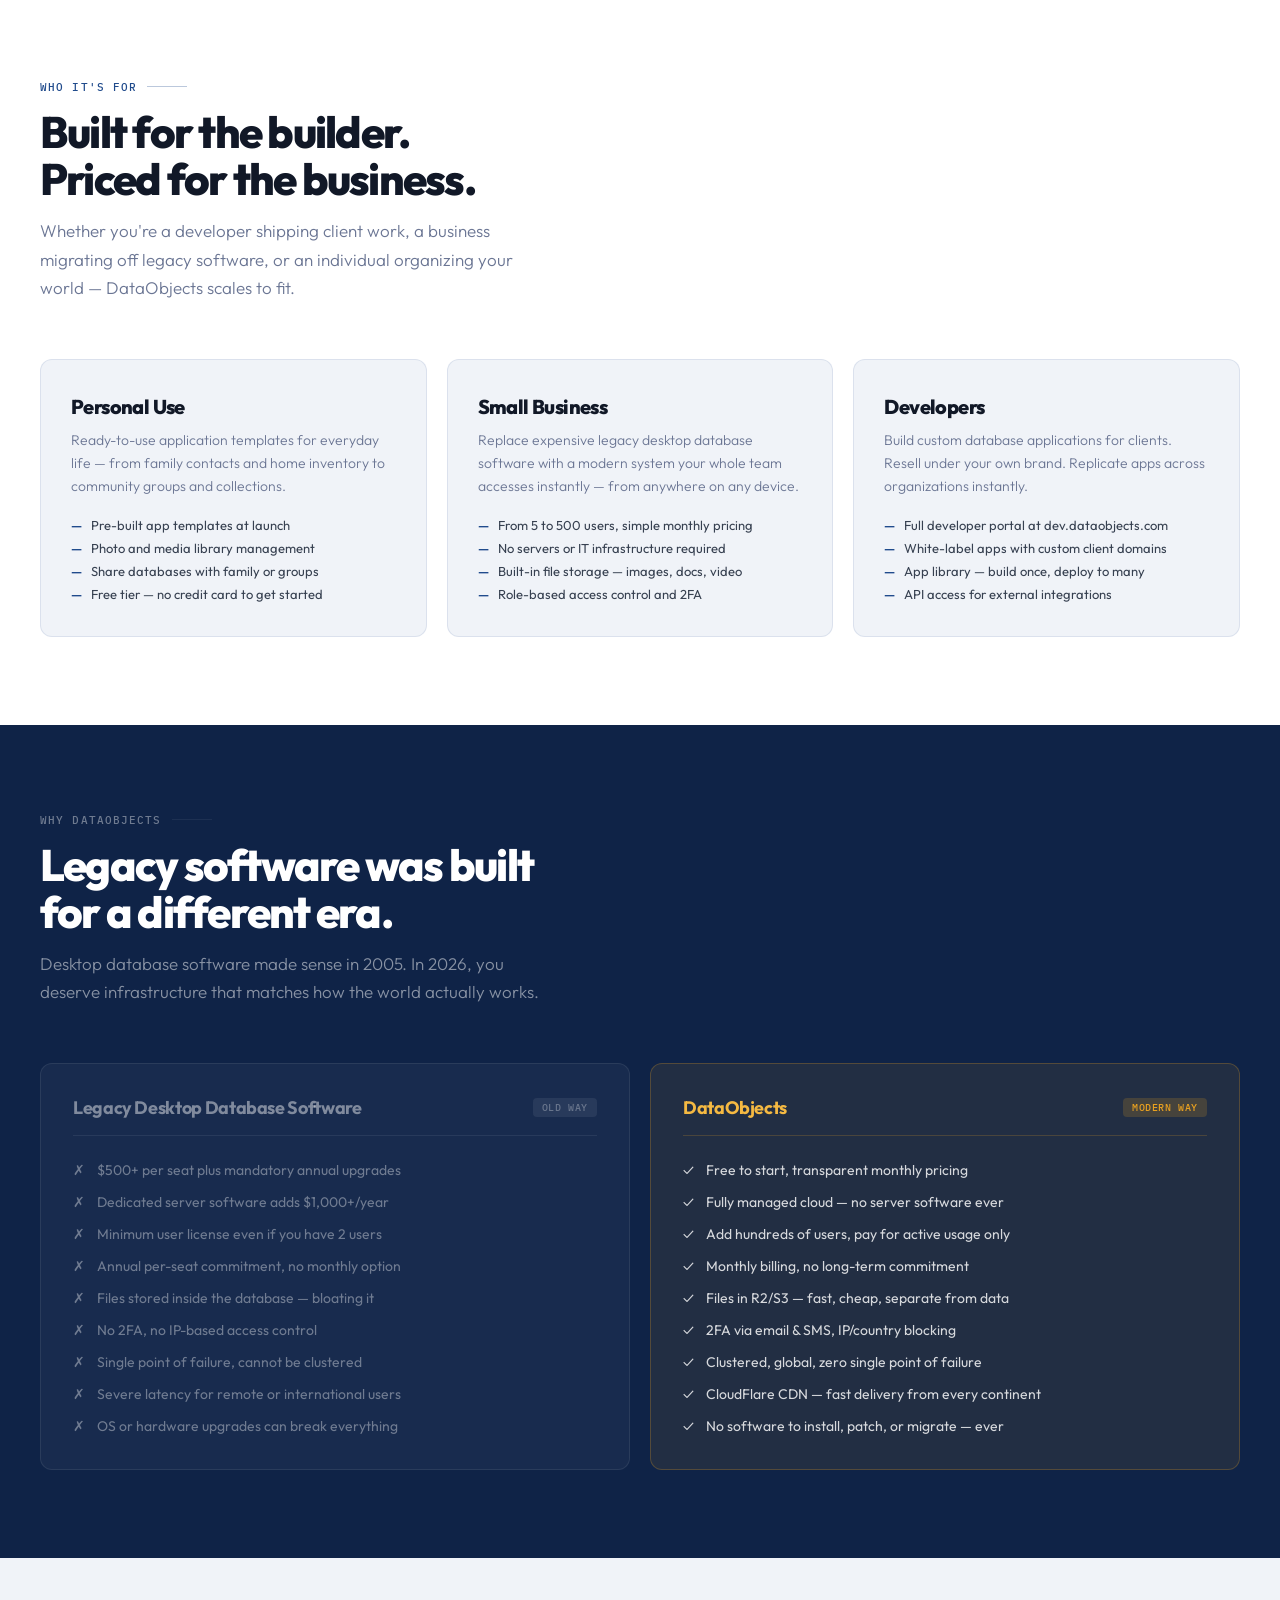
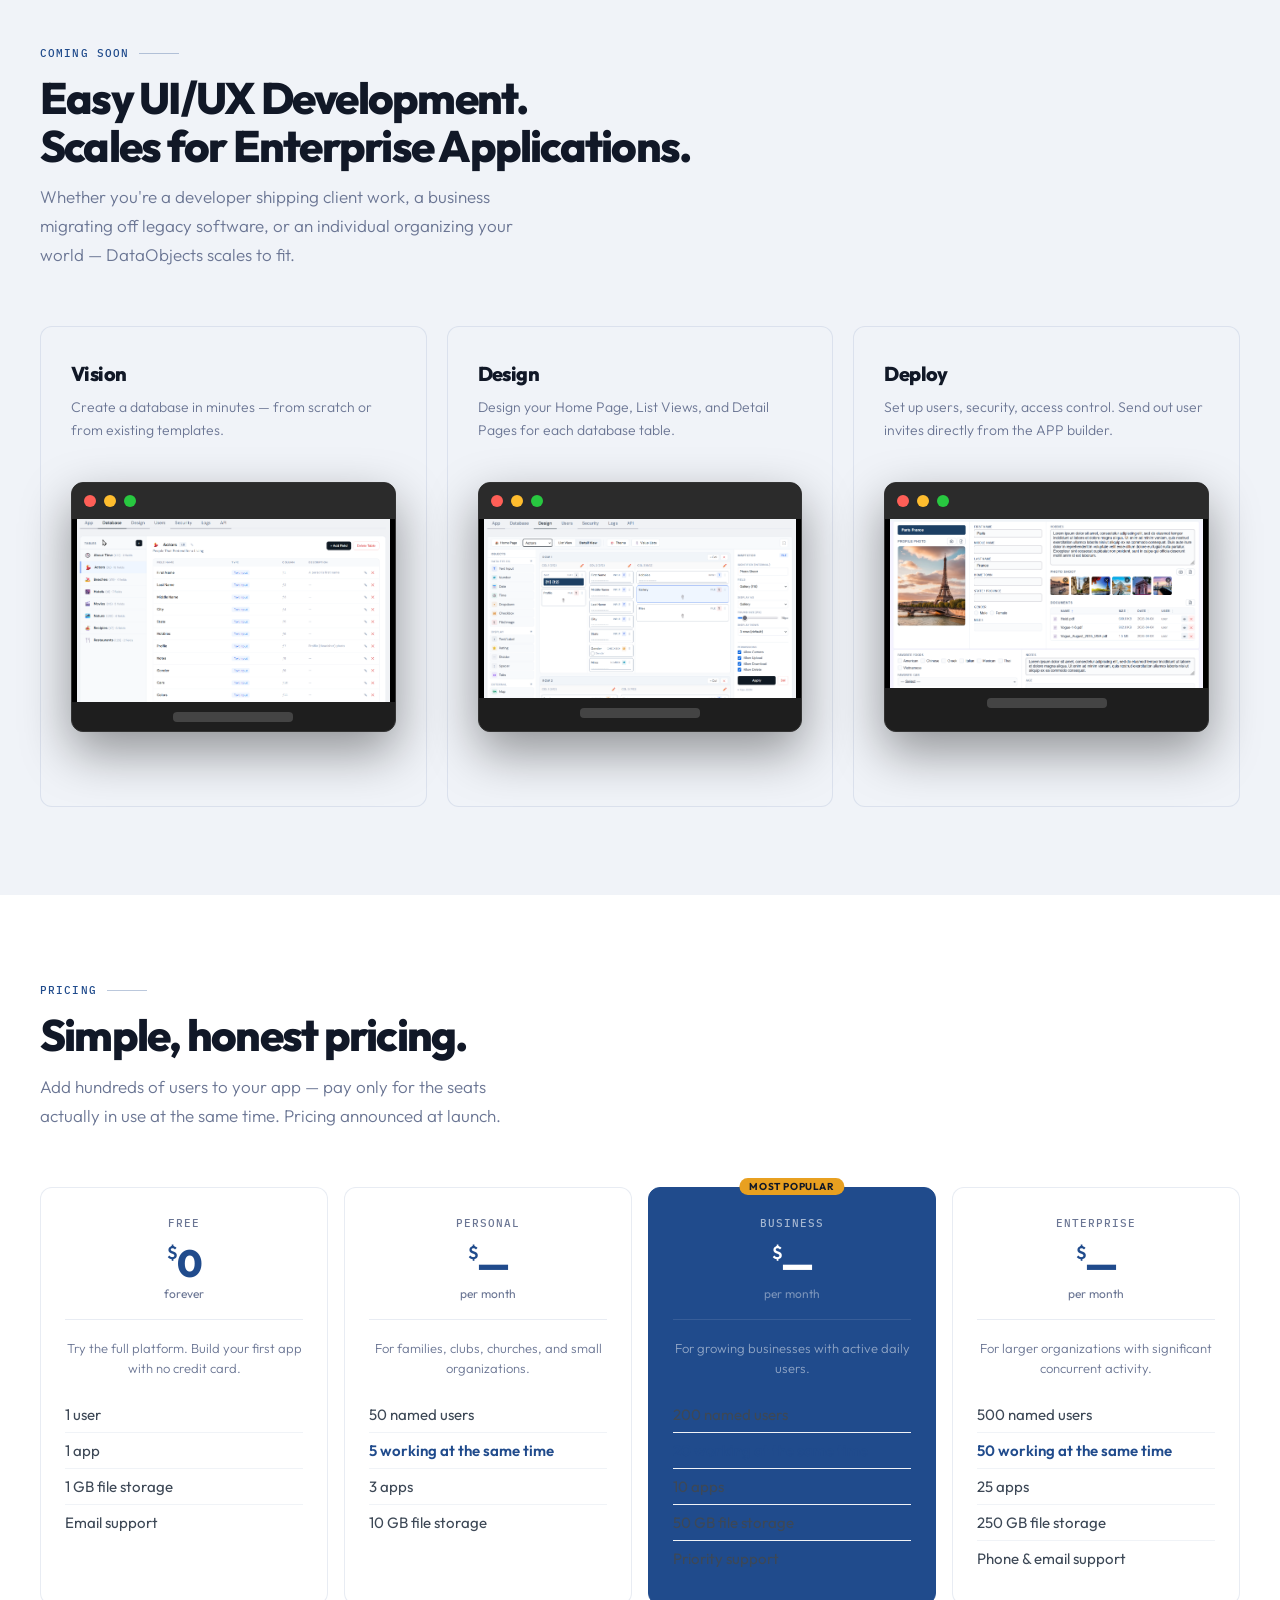
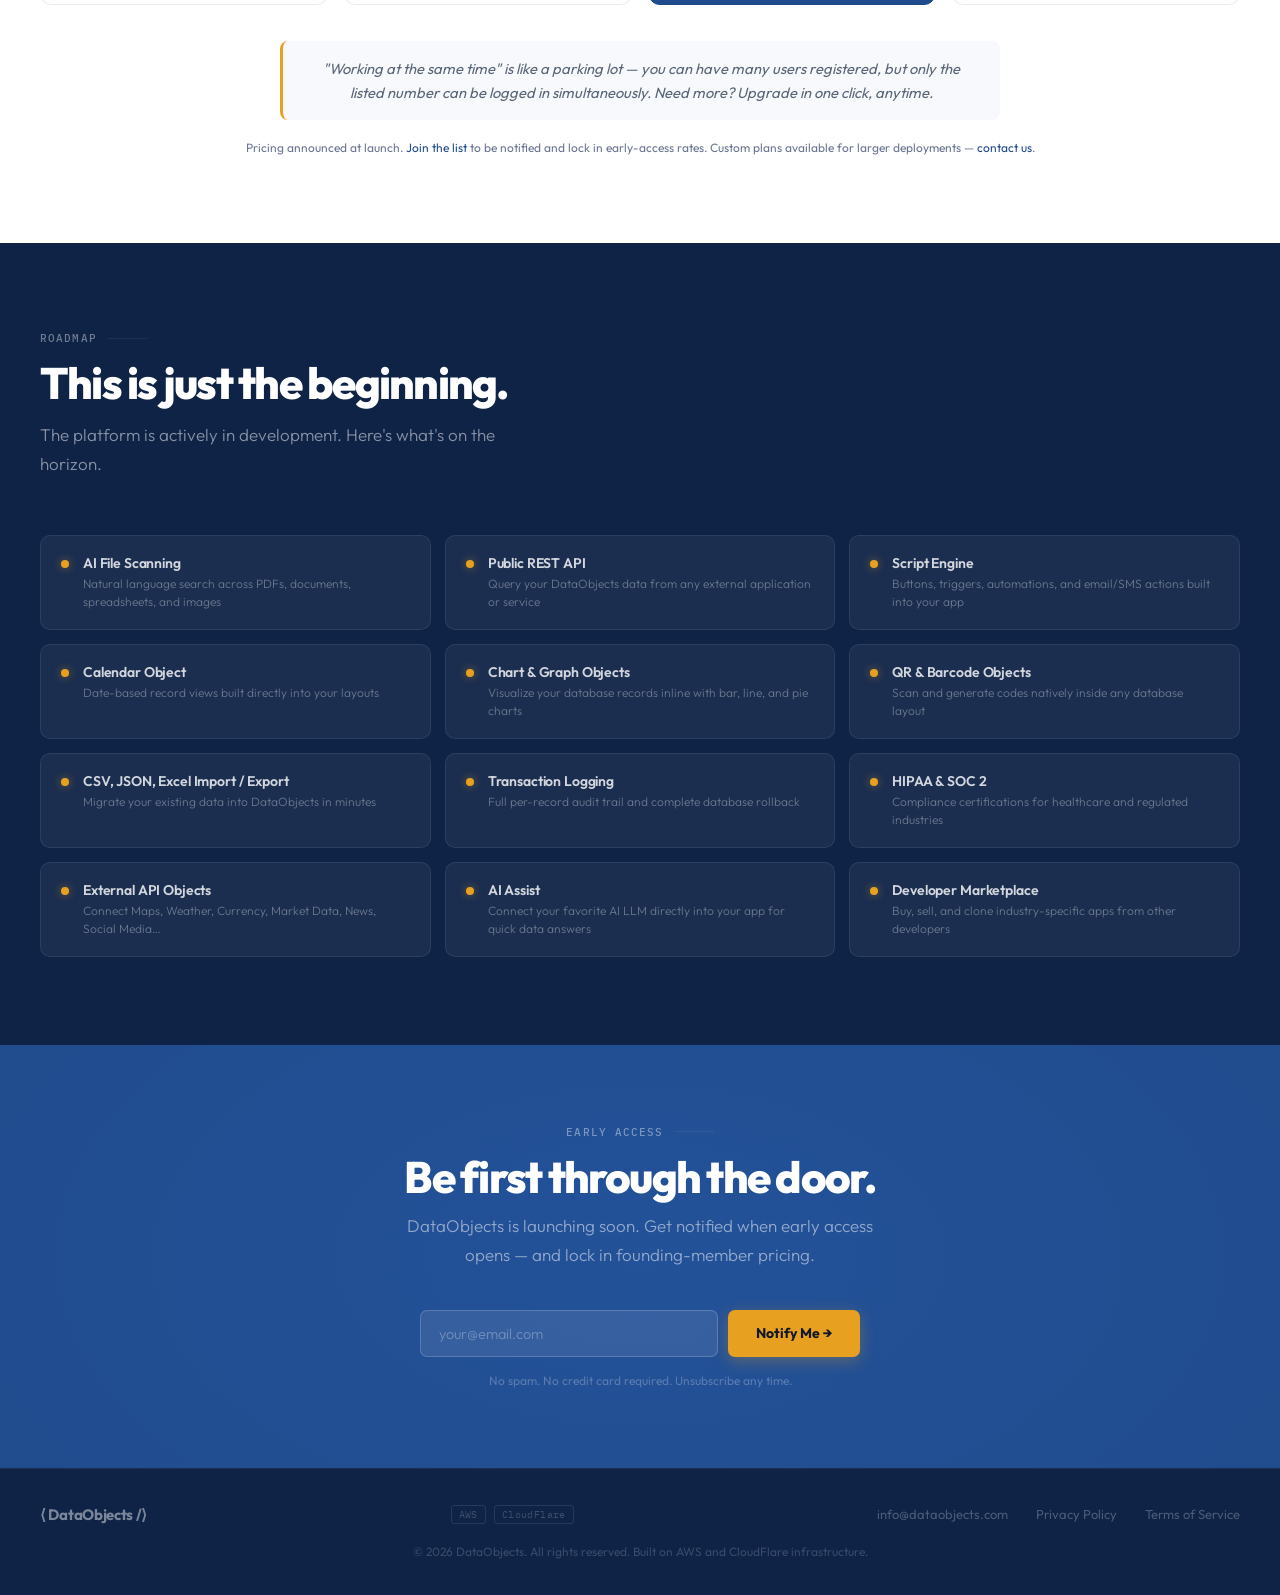
==== commit 9bcc1678: "fix video section" ====
--- a/index.html
+++ b/index.html
@@ -151,7 +151,7 @@
 
     <div class="vid-thumb">
         <img
-            src="https://img.youtube.com/vi/bbJR-IvP4Bk/maxresdefault.jpg"
+            src="https://img.youtube.com/vi/JbJb9fwIWws/maxresdefault.jpg"
             alt="Overview Video">
 
         <div class="vid-play">▶</div>
@@ -171,7 +171,7 @@
 
     <div class="vid-thumb">
         <img
-            src="https://img.youtube.com/vi/bbJR-IvP4Bk/maxresdefault.jpg"
+            src="https://img.youtube.com/vi/2RN8sS46lMc/maxresdefault.jpg"
             alt="Overview Video">
 
         <div class="vid-play">▶</div>
@@ -199,8 +199,8 @@
         <div class="vid-thumb"><div class="vid-play">▶</div><div class="vid-duration">3 min</div></div>
         <div class="vid-title">Users &amp; Security</div>
         <div class="vid-desc">Invite users, set roles, configure 2FA and access controls.</div>
-      </div>
-    </div> -->
+      </div>-->
+    </div> 
 
     <p class="vid-footer">Subscribe on <a href="https://youtube.com/@DataObjectsNow" target="_blank" rel="noopener">YouTube</a> for new videos as we release them.</p>
   </div>
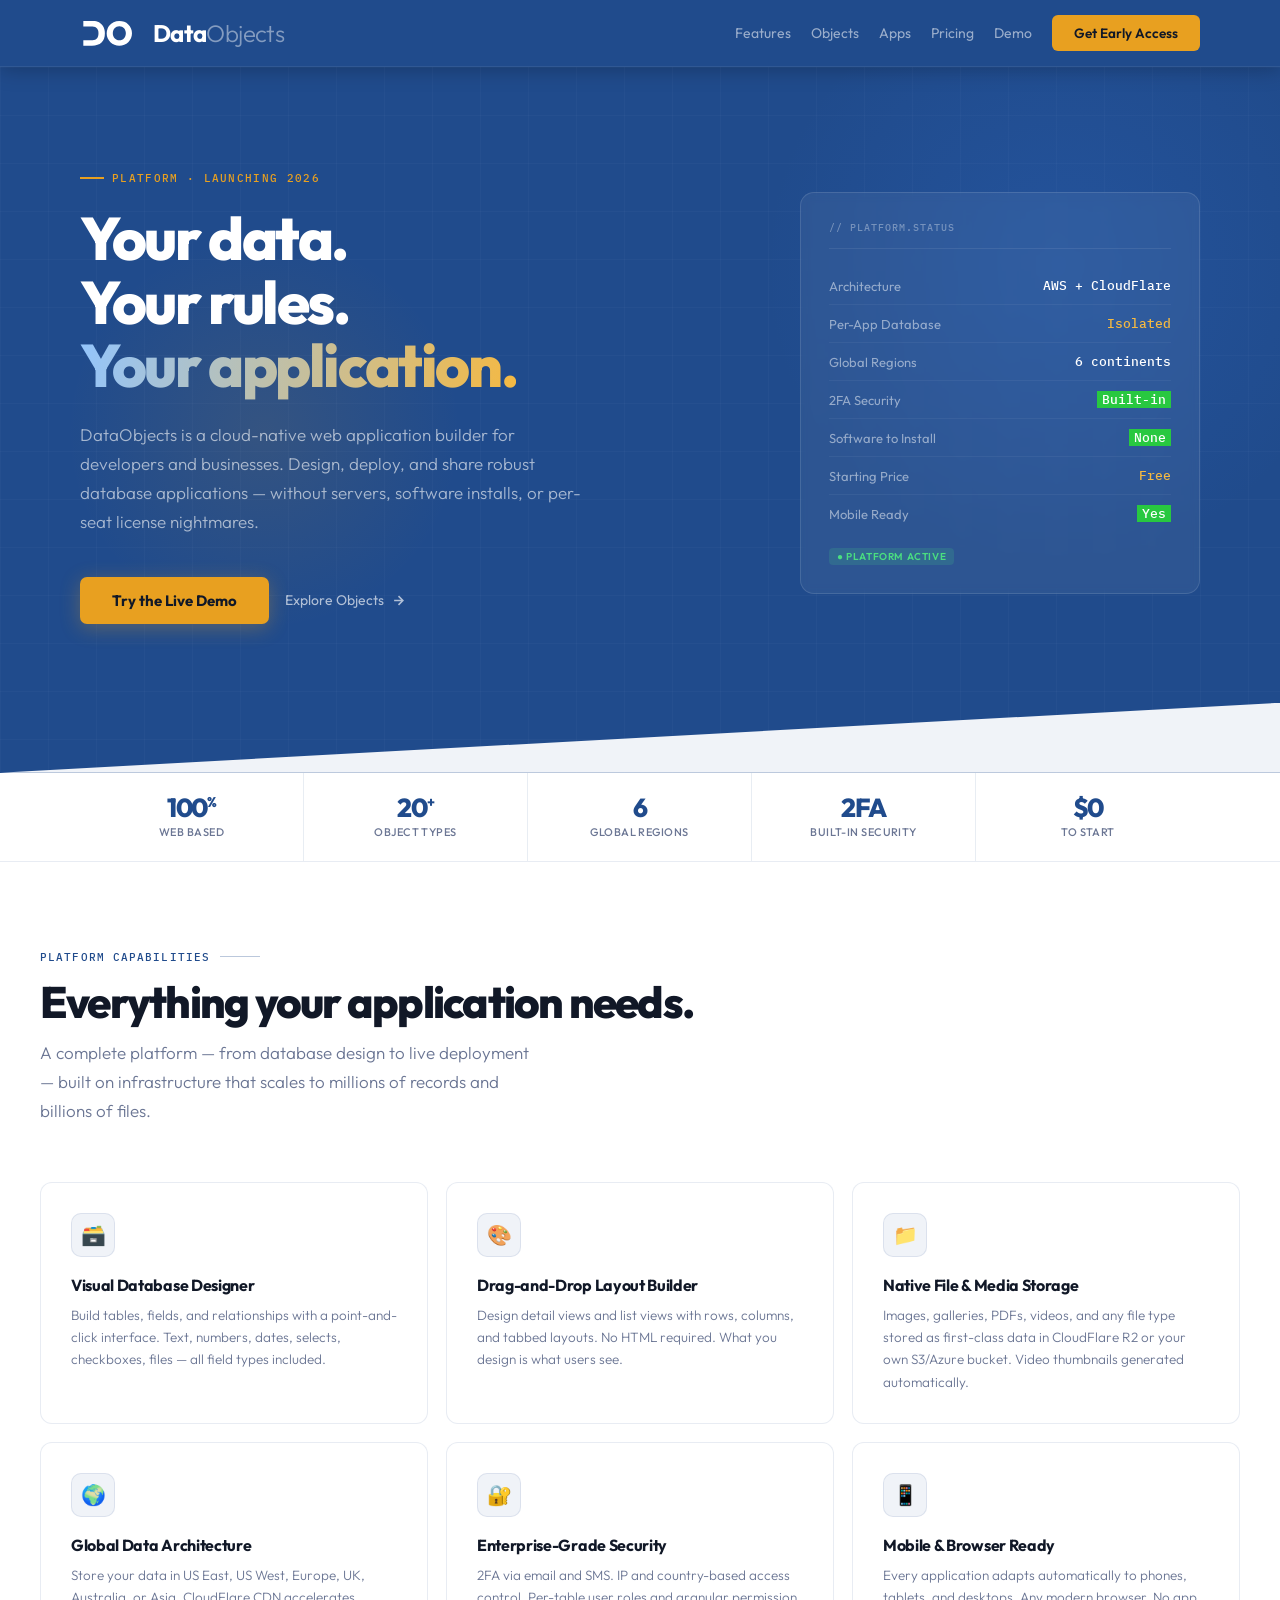
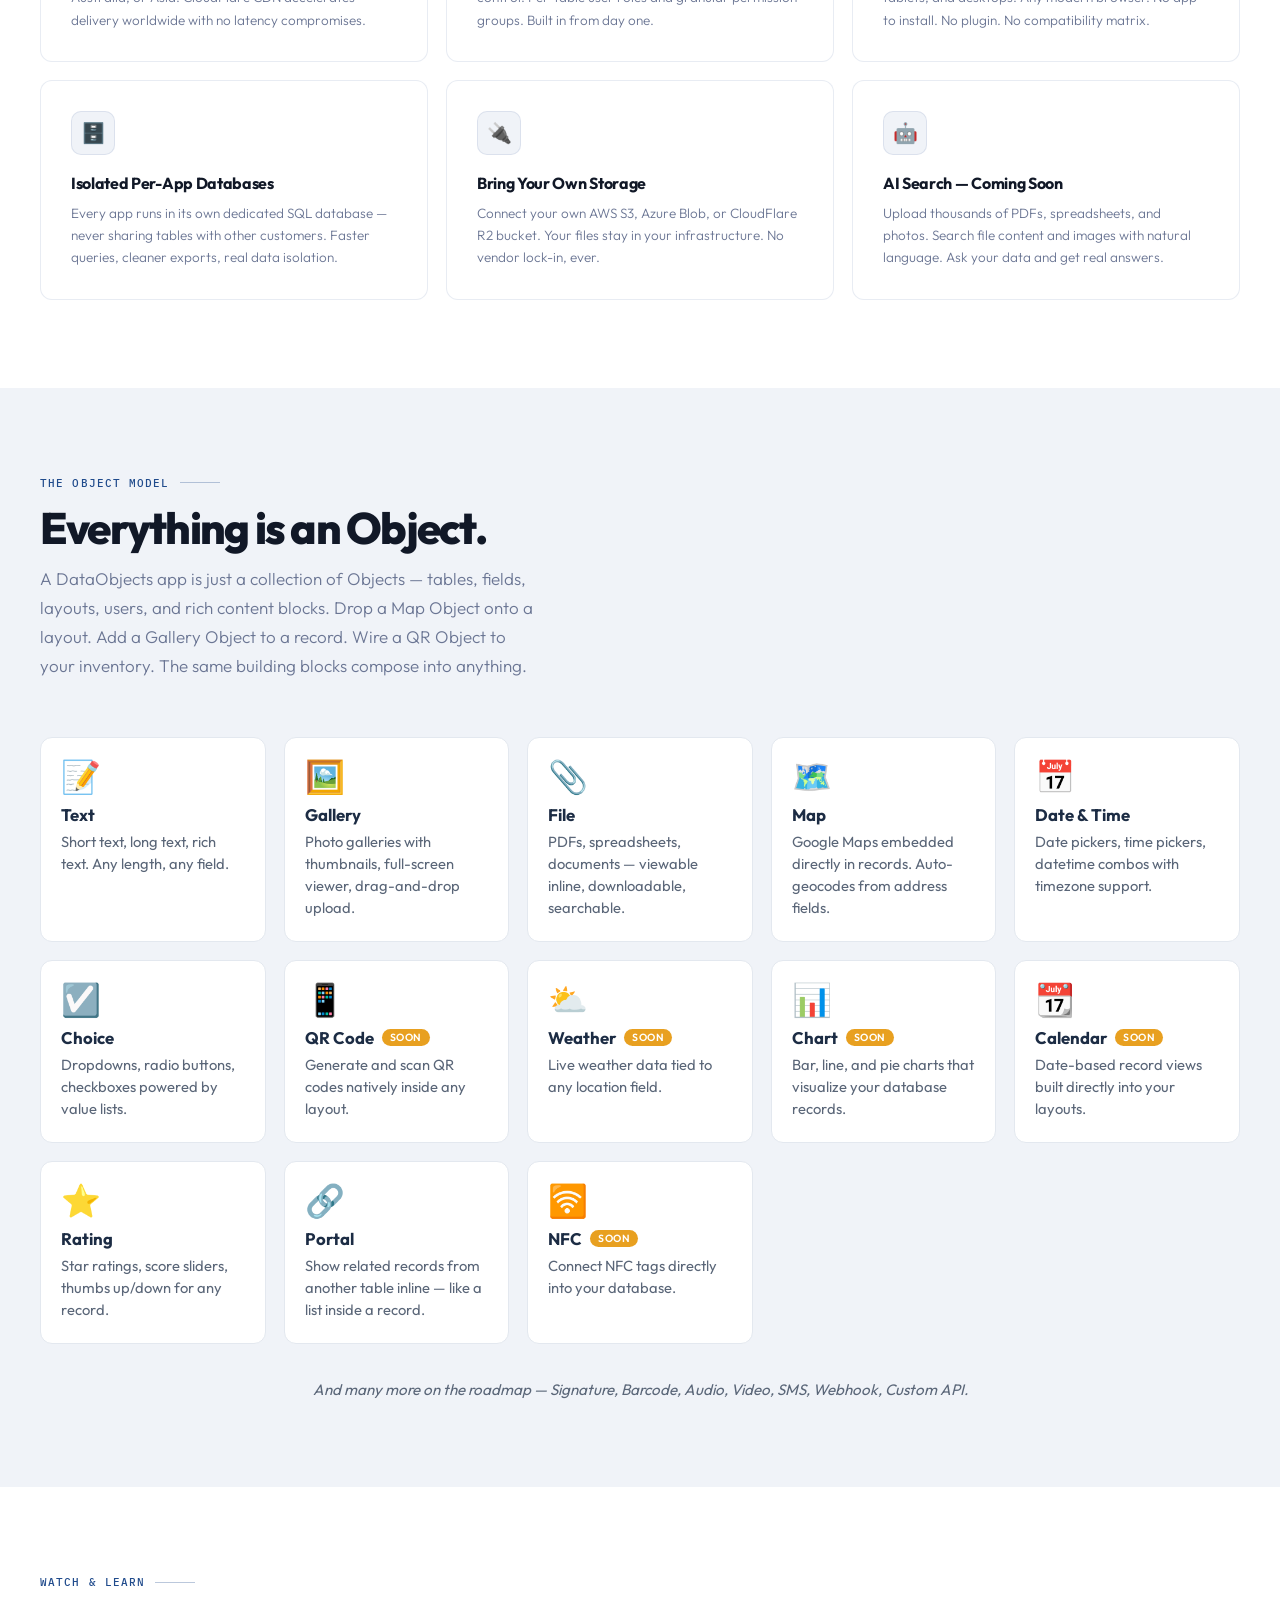
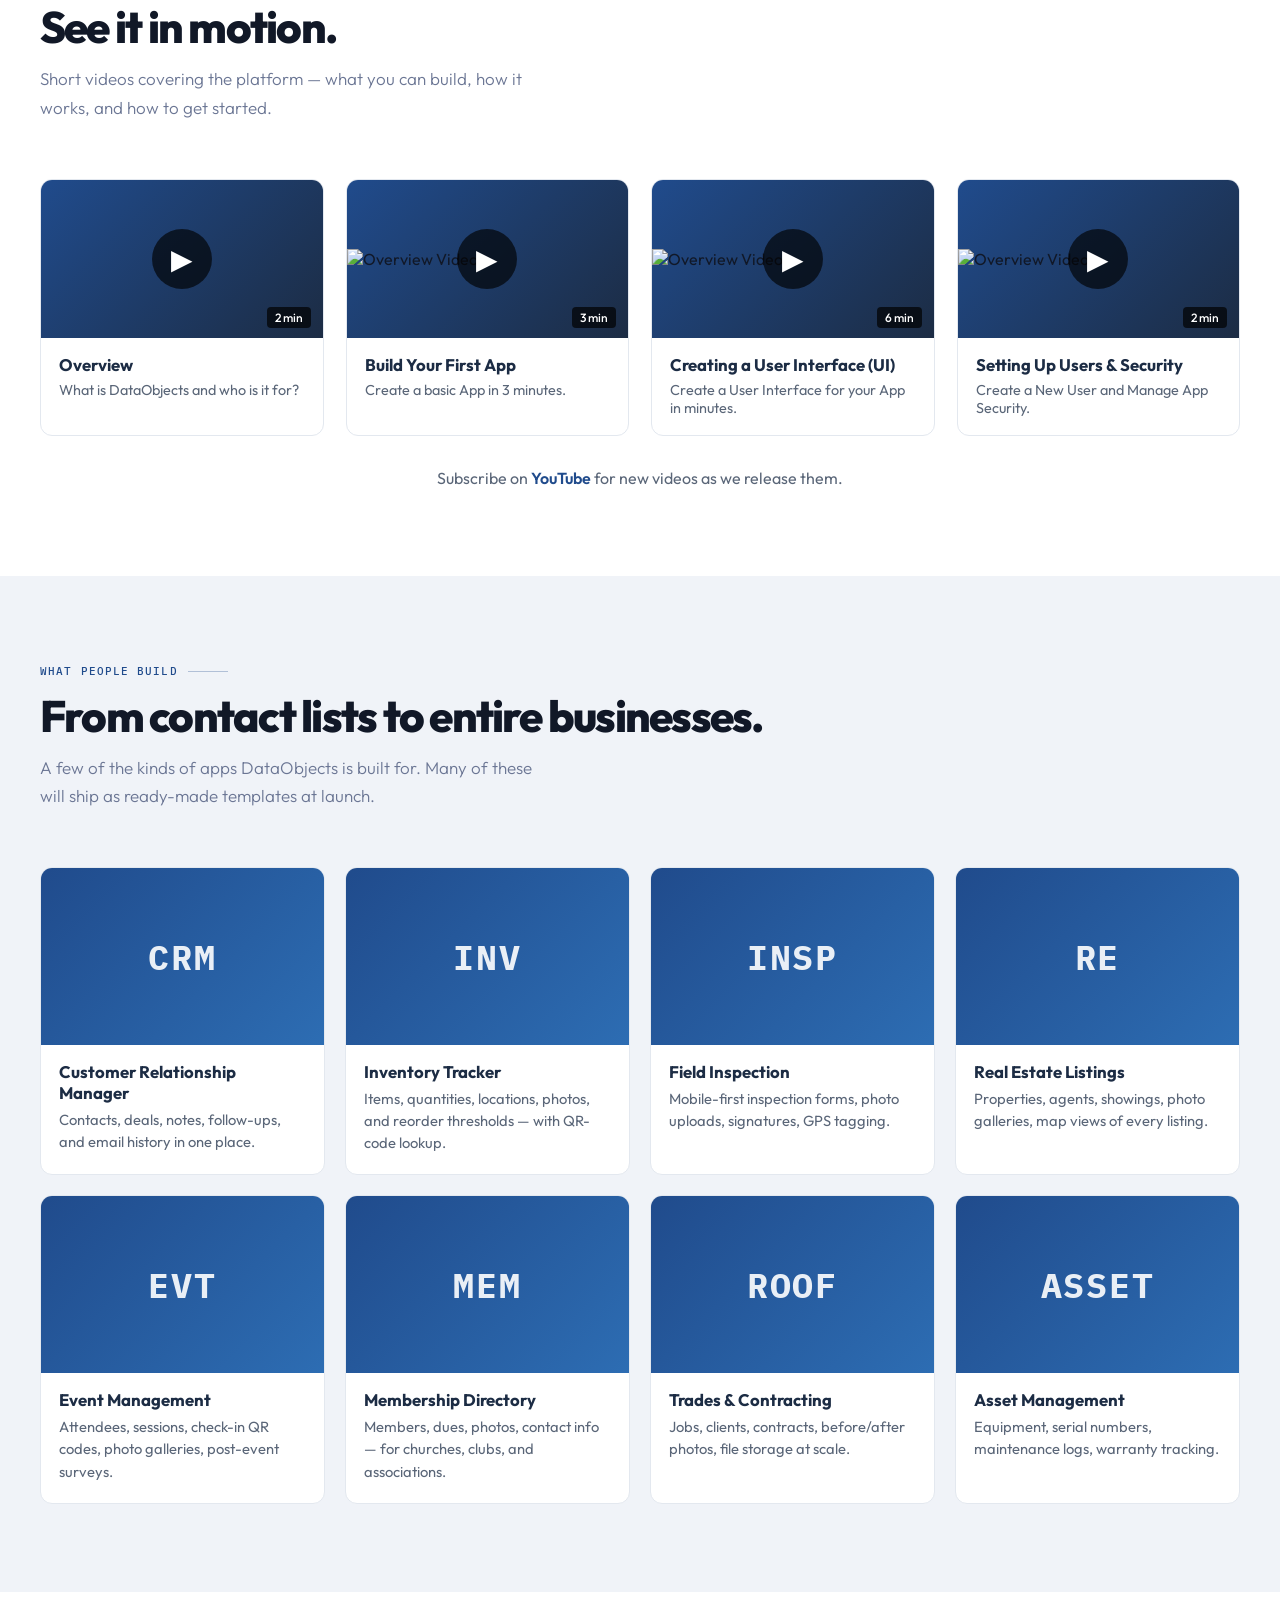
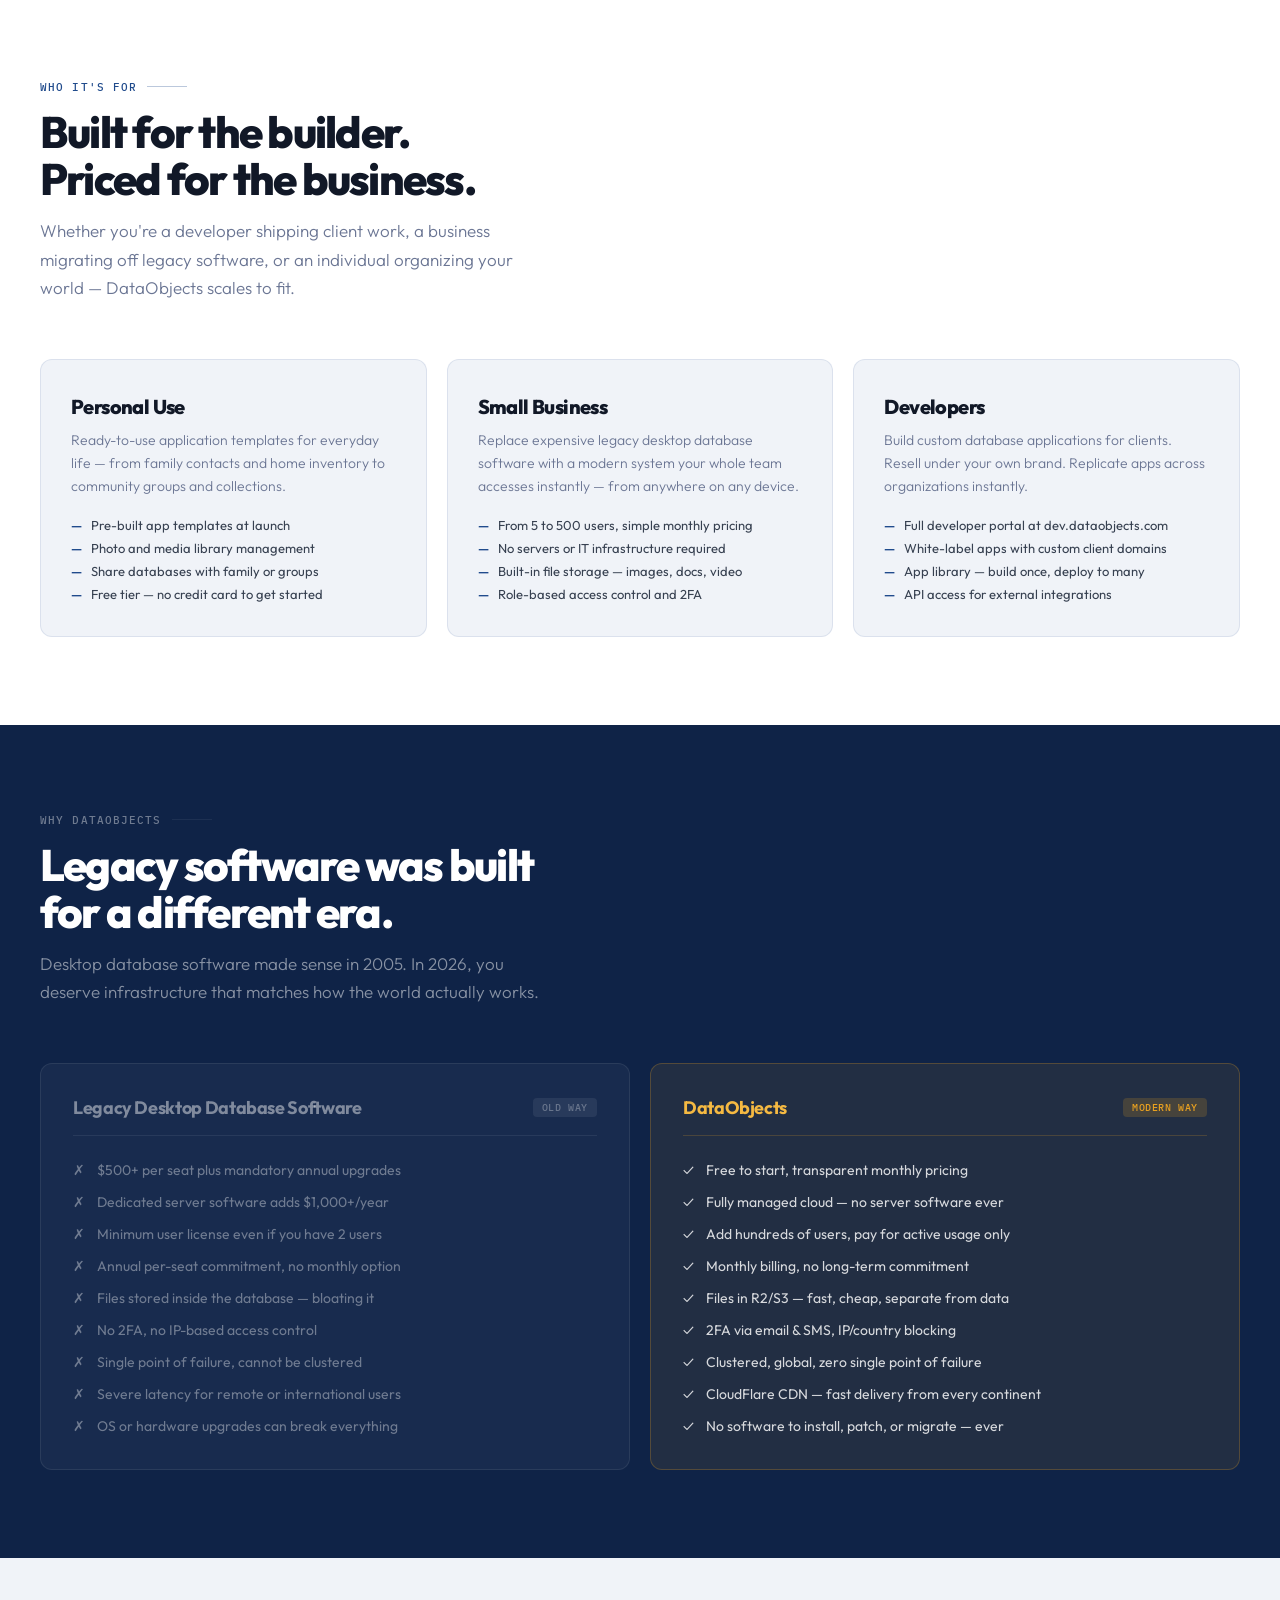
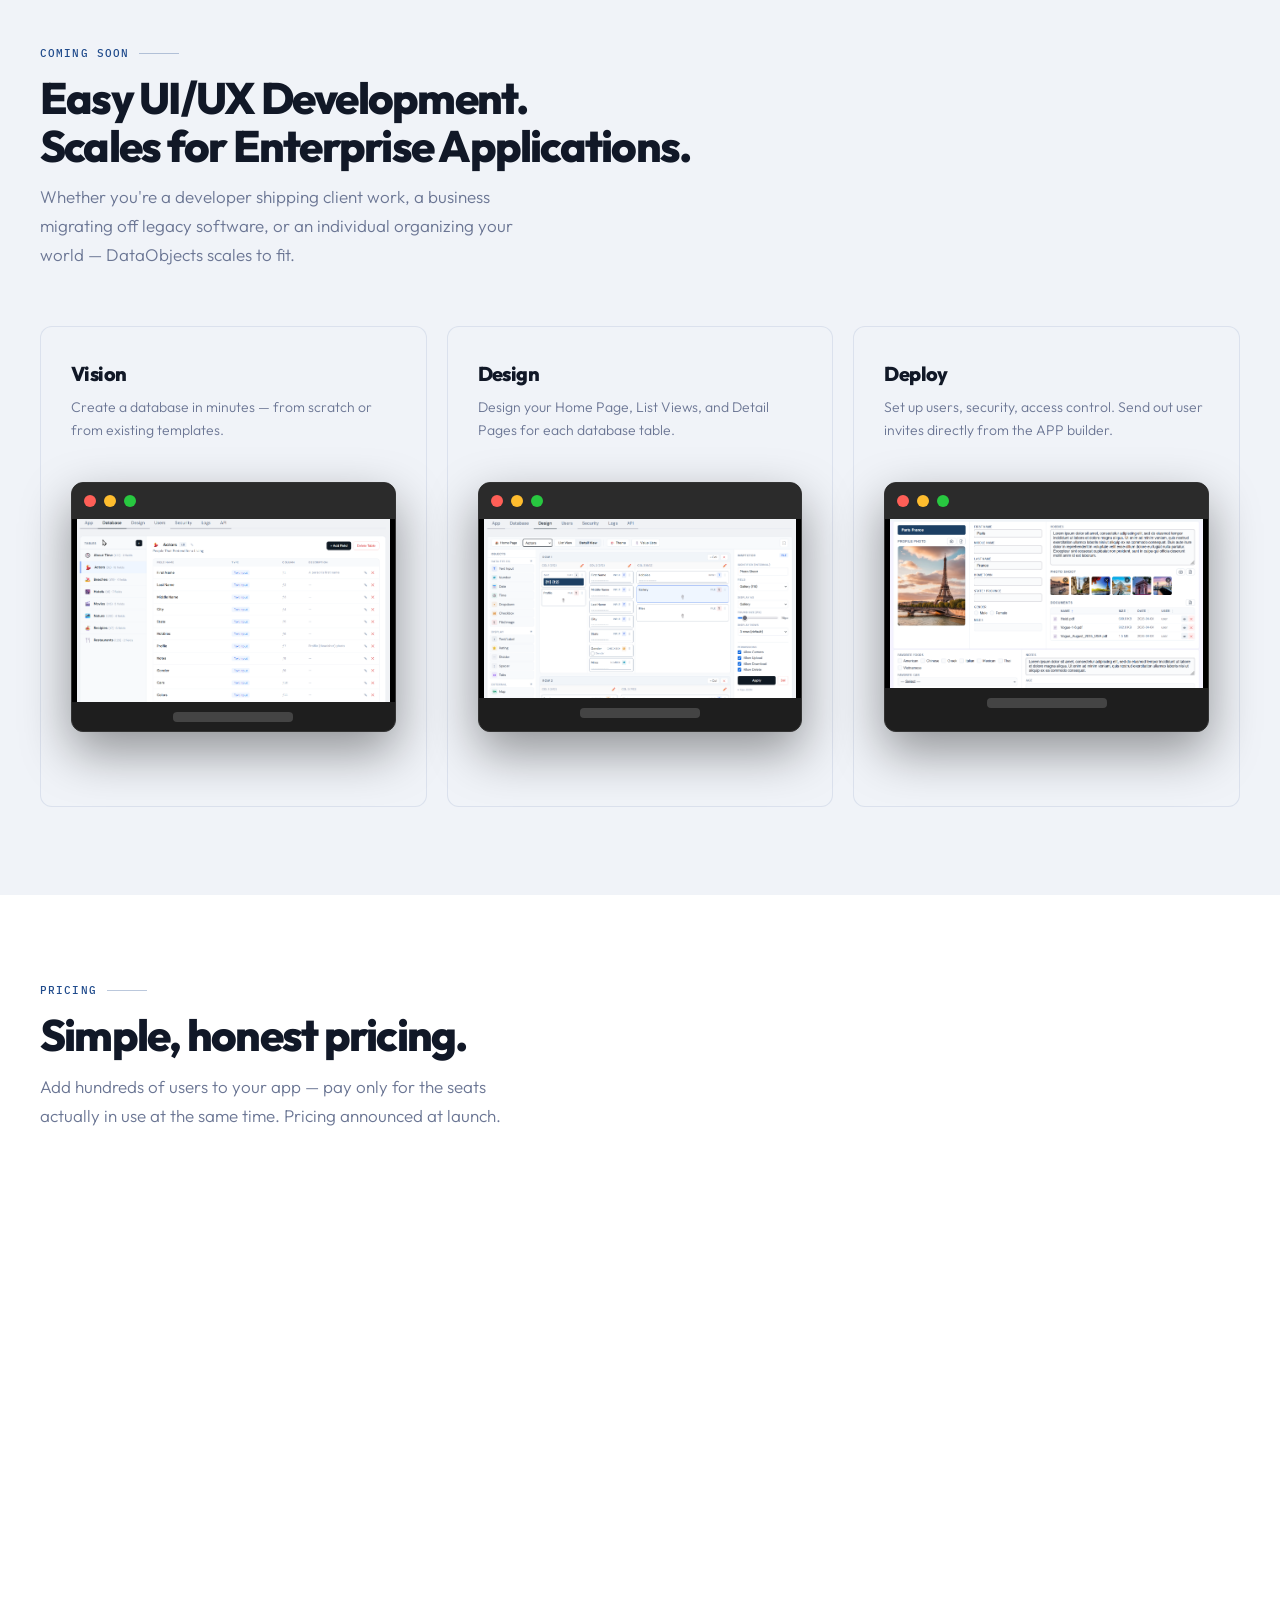
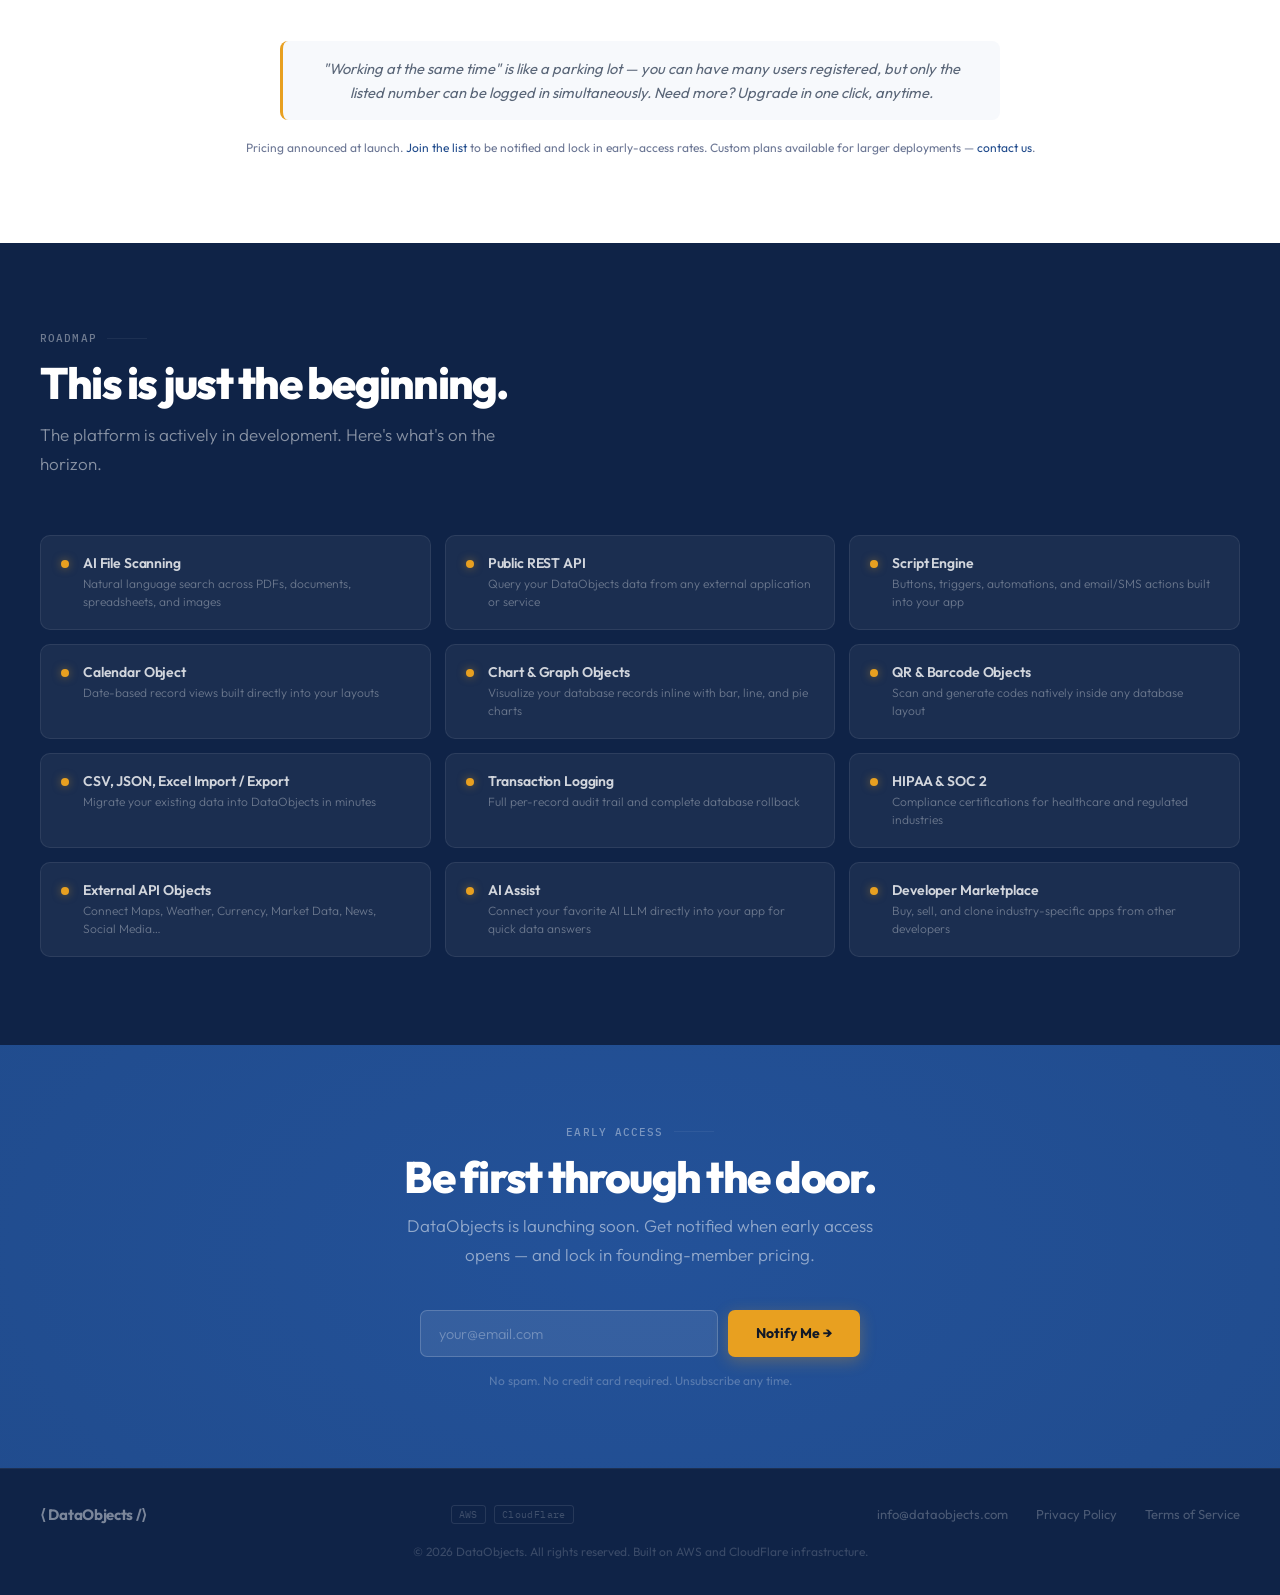
==== commit d6d09a5c: "typo on home page" ====
--- a/index.html
+++ b/index.html
@@ -178,7 +178,7 @@
         <div class="vid-duration">2 min</div>
     </div>
 
-    <div class="vid-title">Settting Up Users & Security</div>
+    <div class="vid-title">Setting Up Users & Security</div>
 
     <div class="vid-desc">
         Create a New User and Manage App Security.
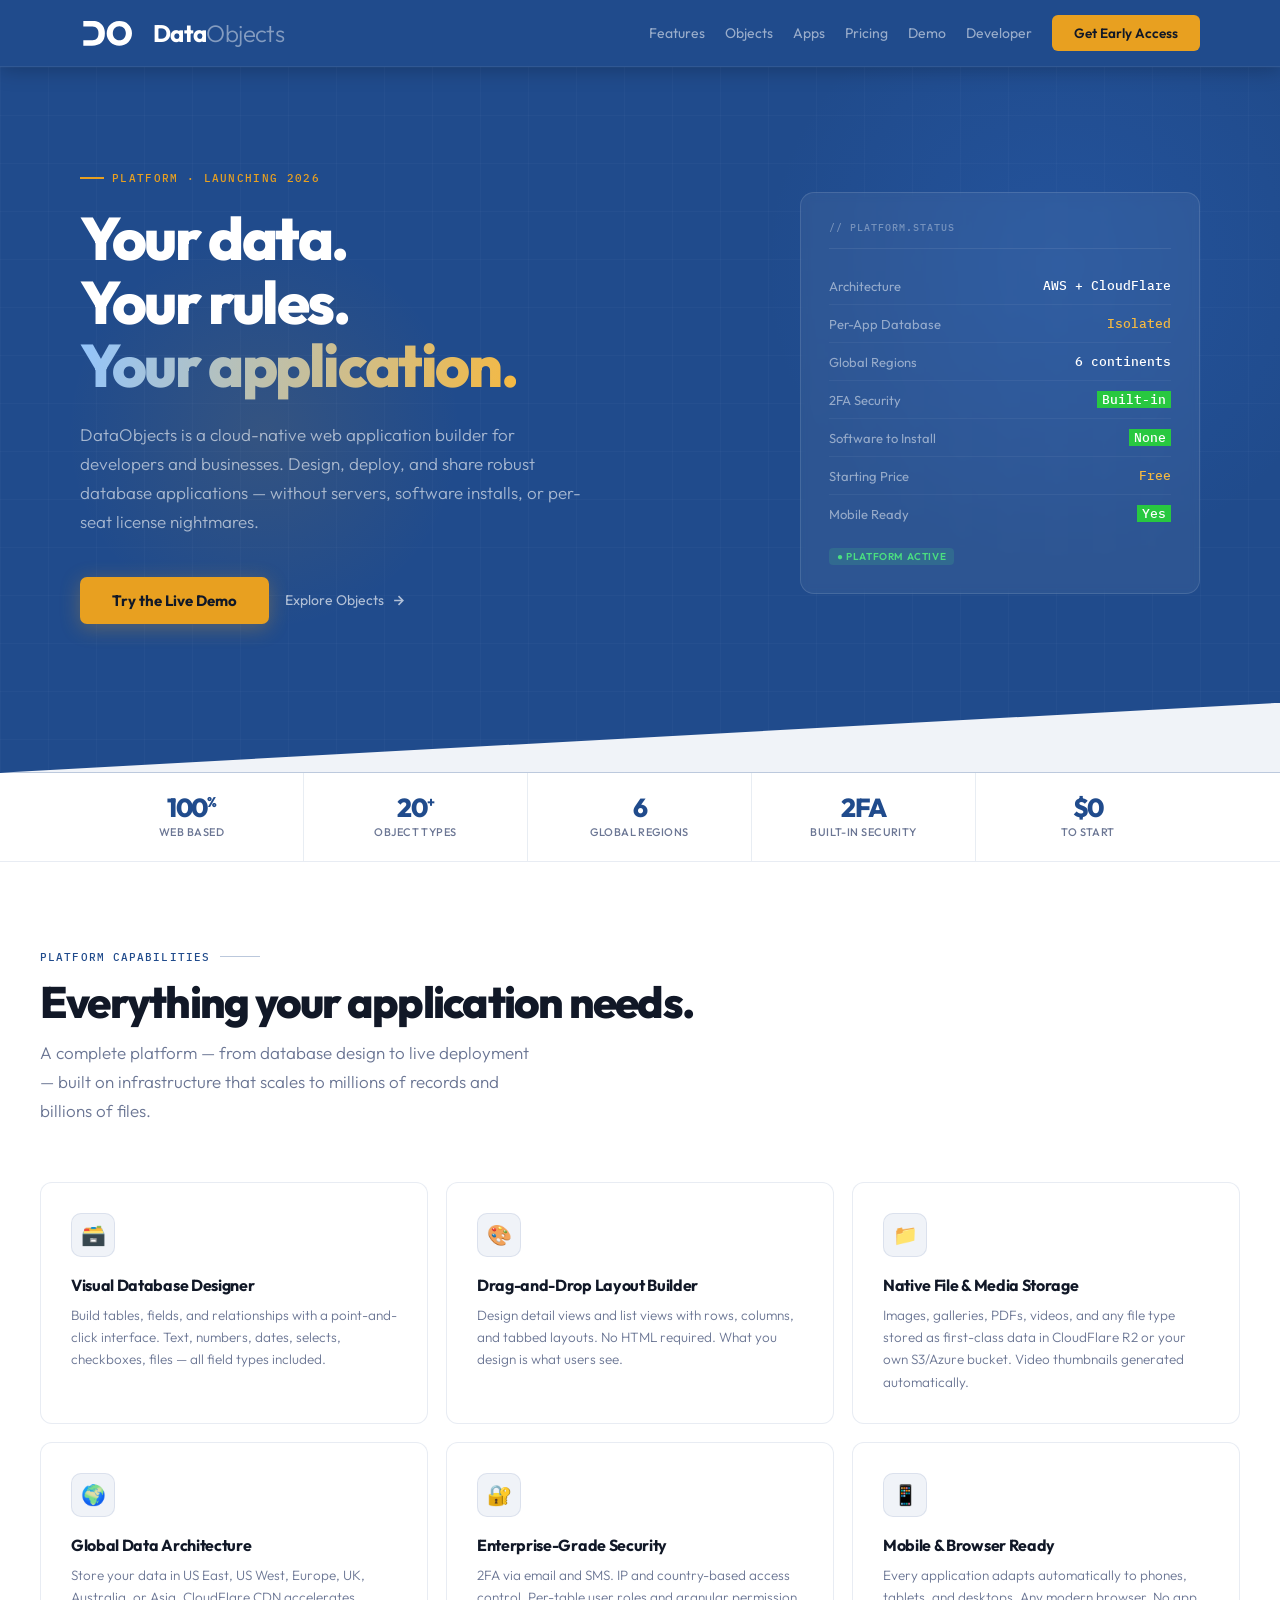
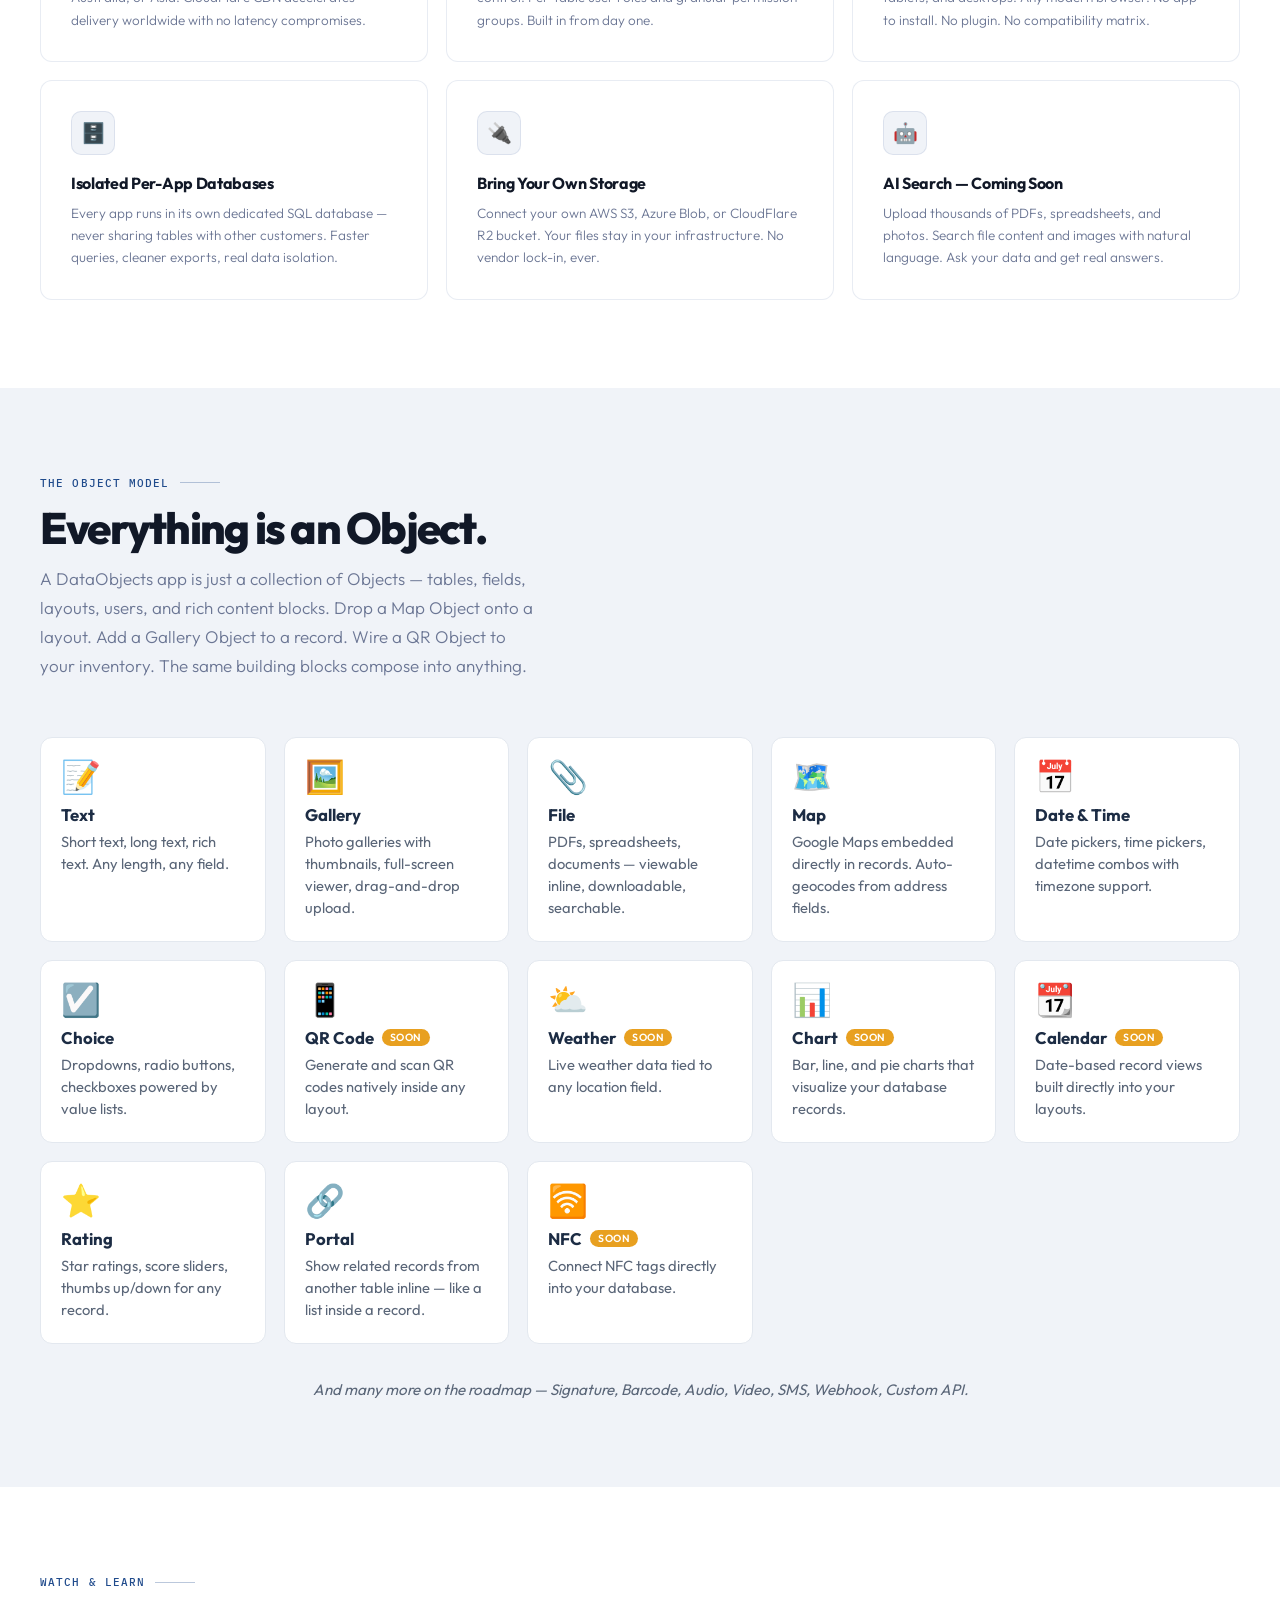
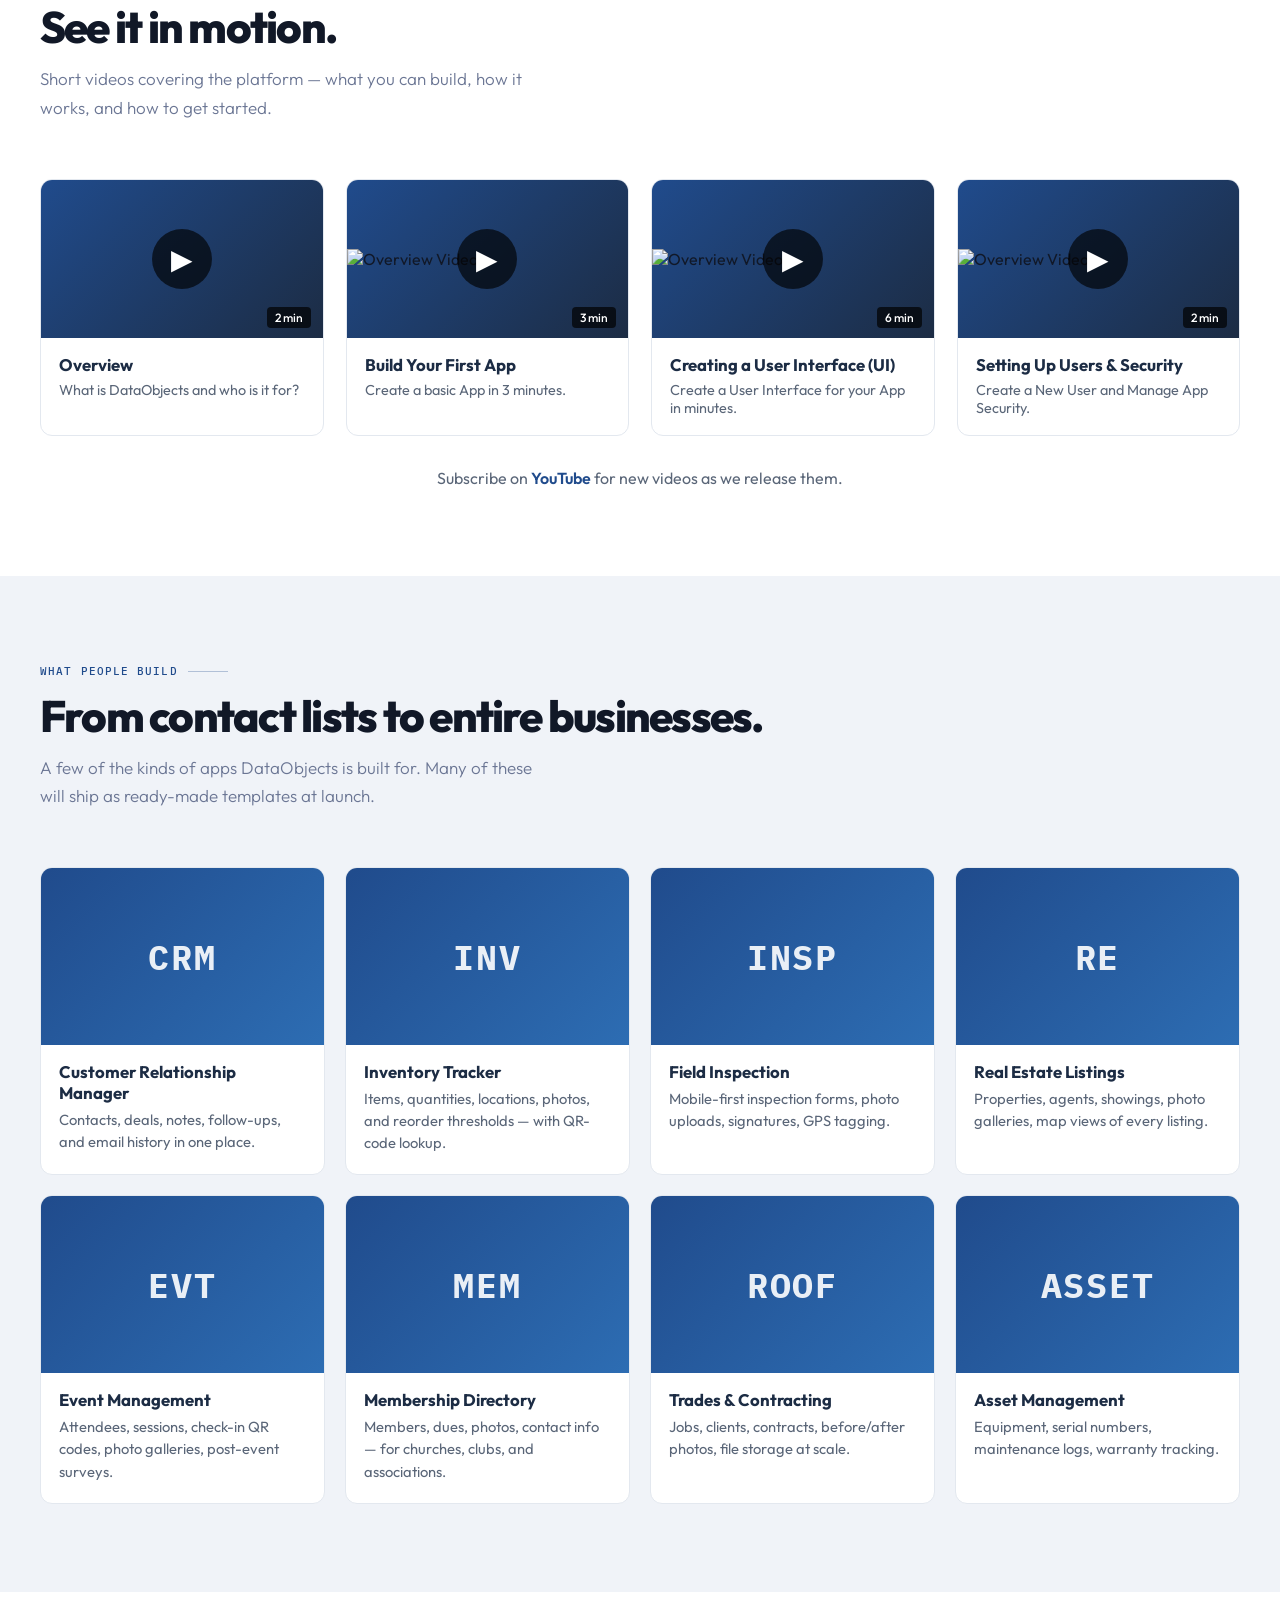
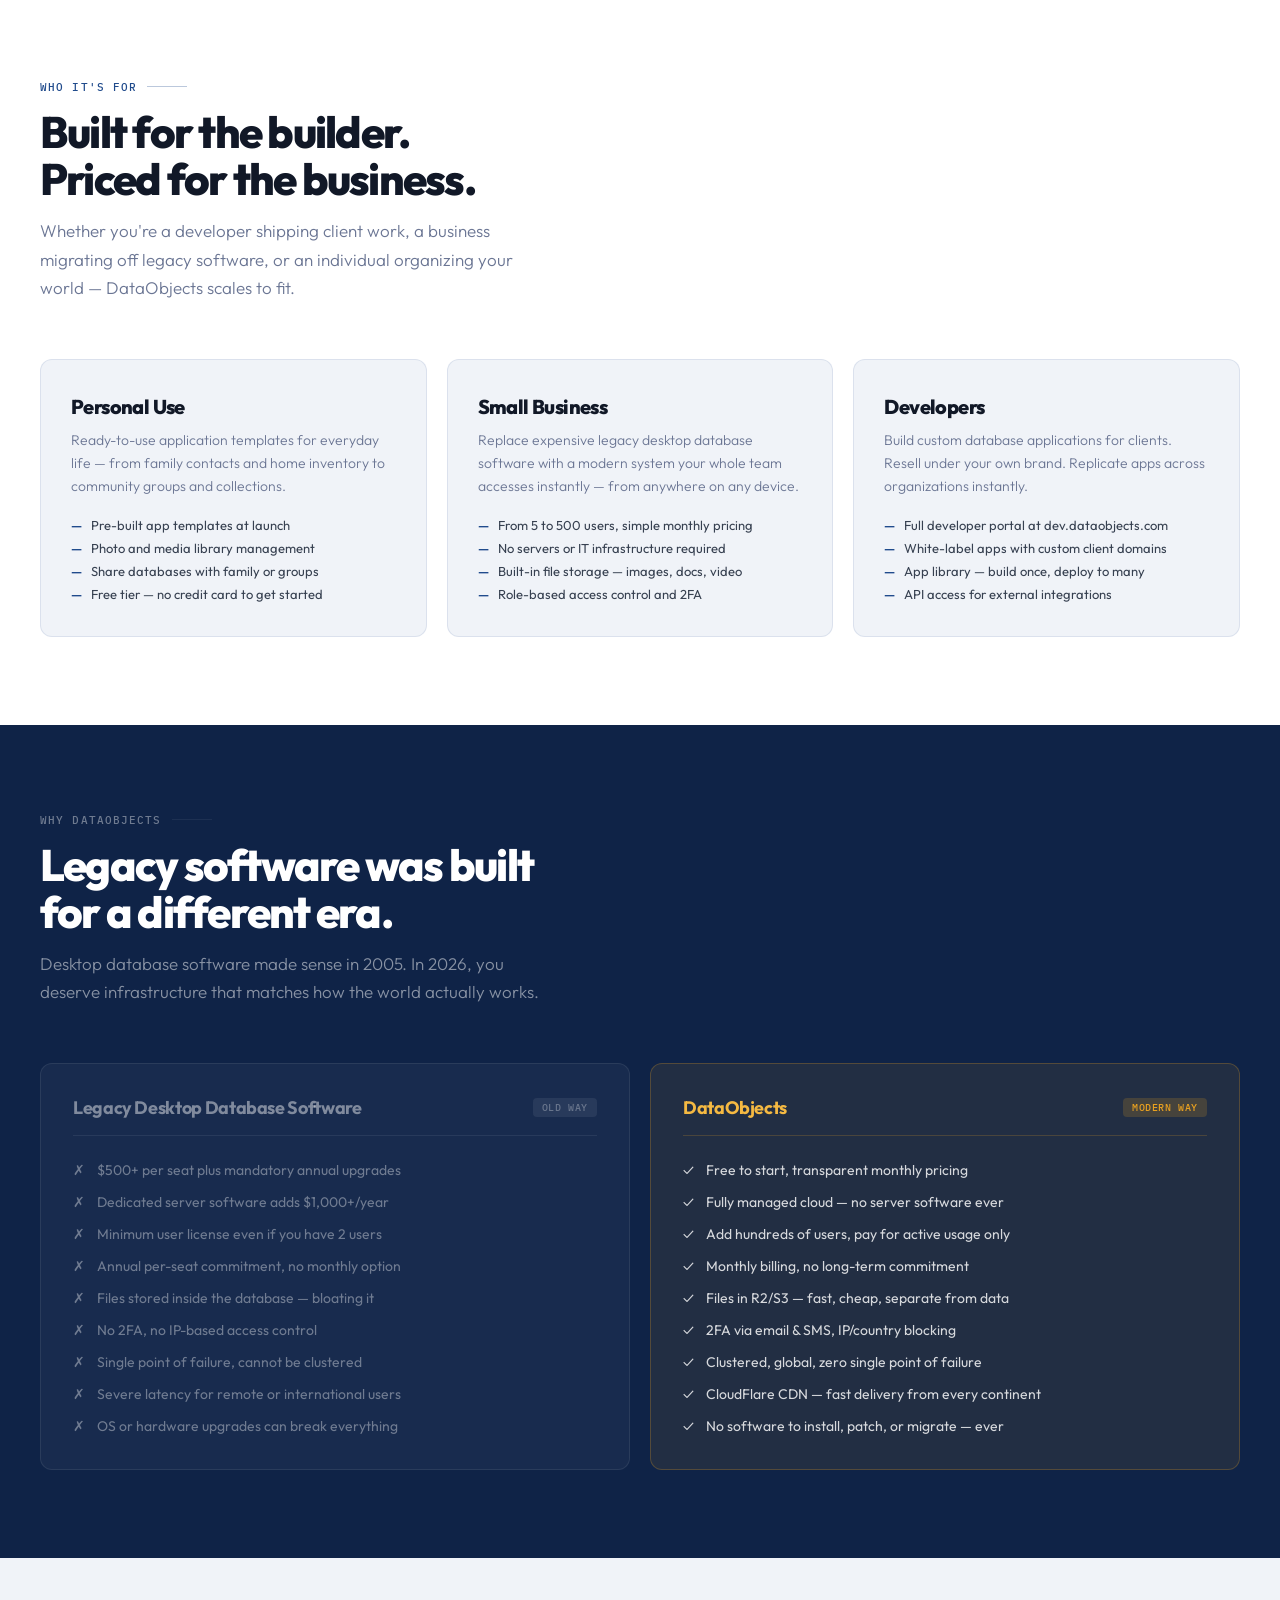
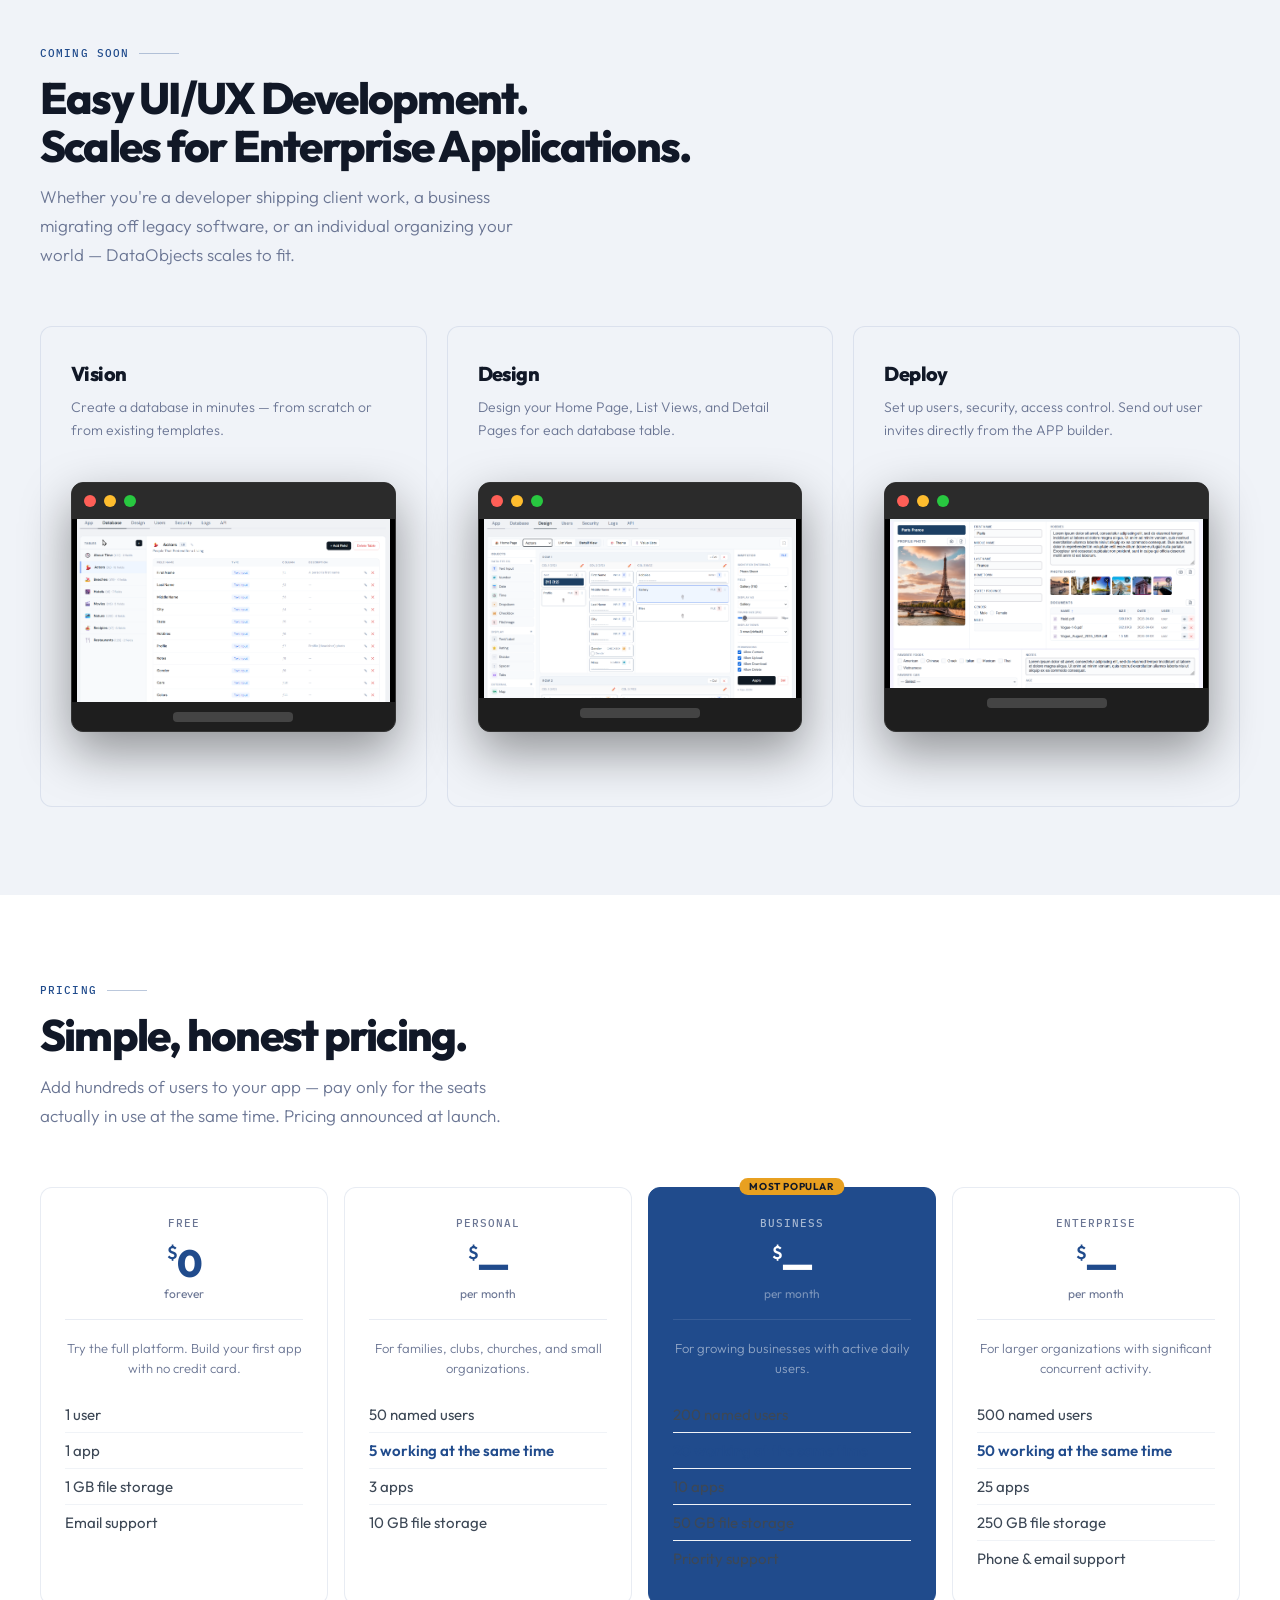
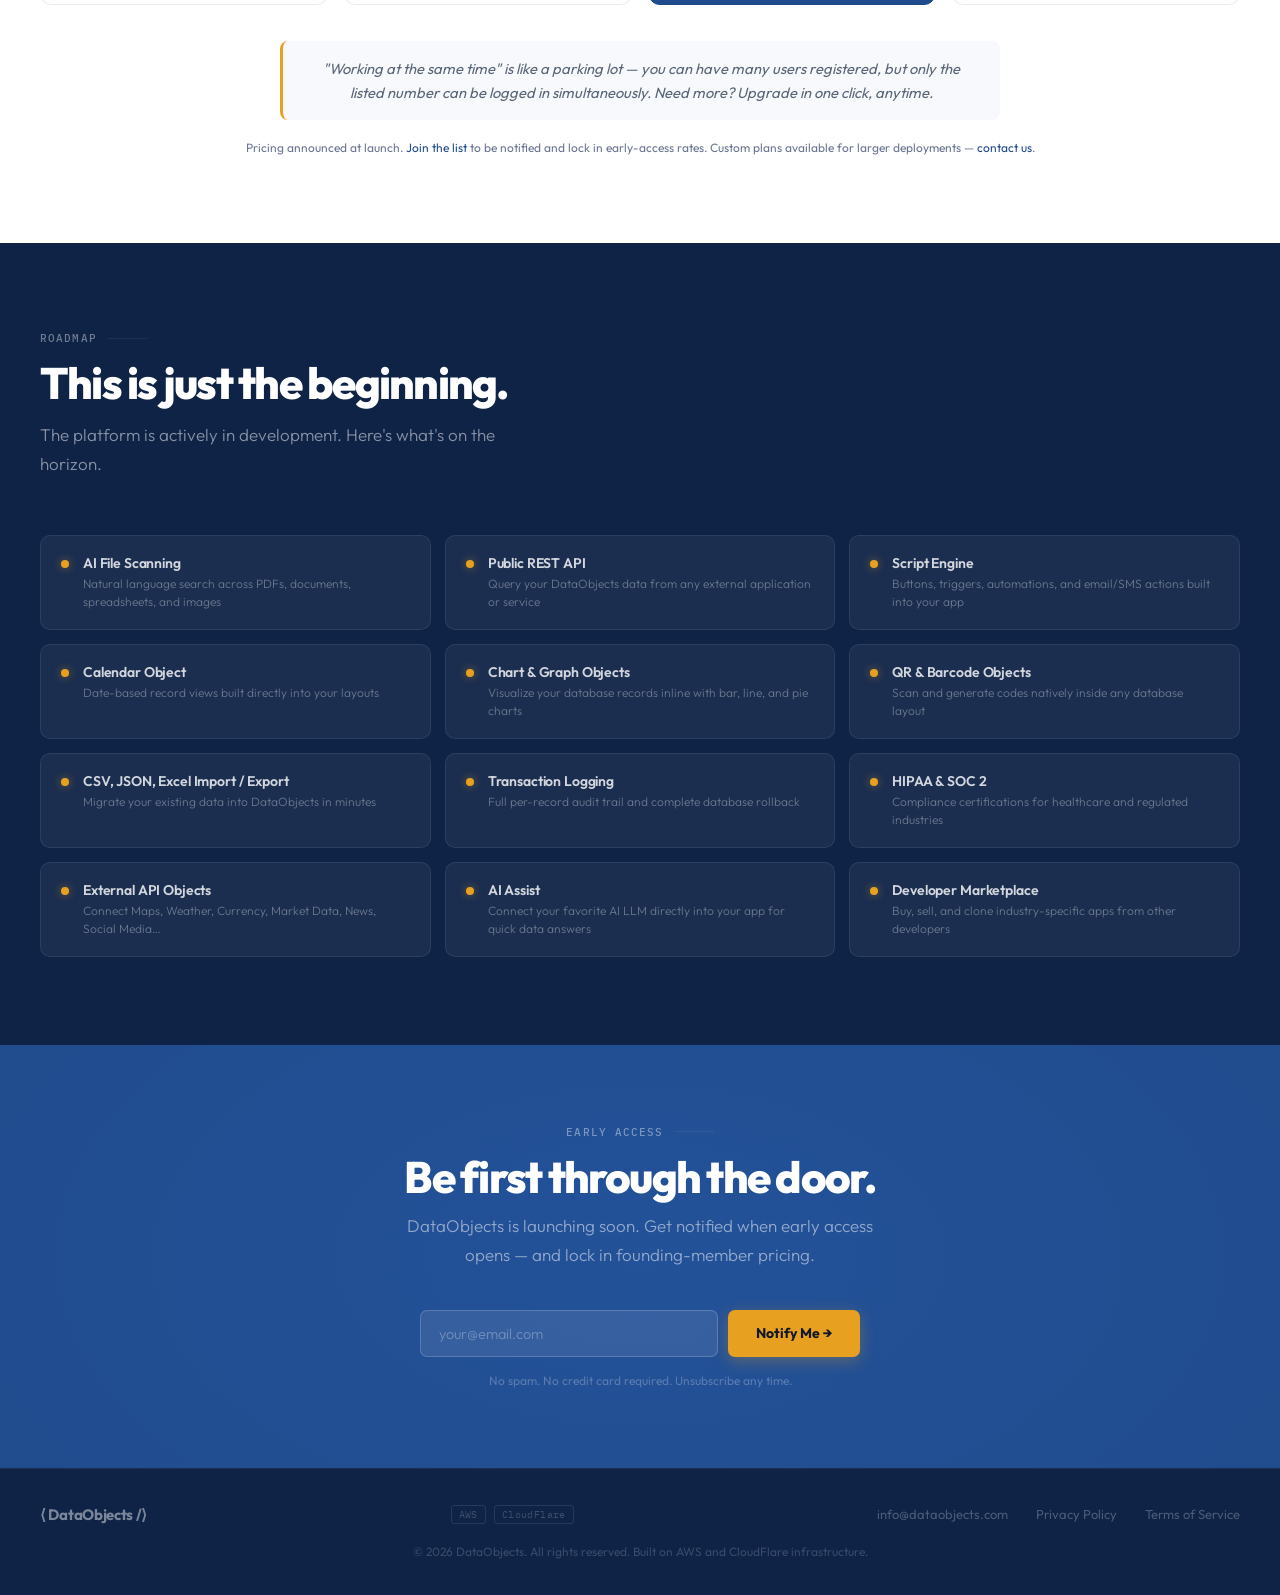
==== commit 9fabc090: "july 3" ====
--- a/index.html
+++ b/index.html
@@ -17,7 +17,7 @@
 <!-- NAV (from _partials/nav.html) -->
 <div data-include="/_partials/nav.html"></div>
 
-<!-- HERO -->
+<!-- HERO July 3-->
 <div class="hero">
   <div class="hero-texture"></div>
   <div class="hero-glow hero-glow-1"></div>
